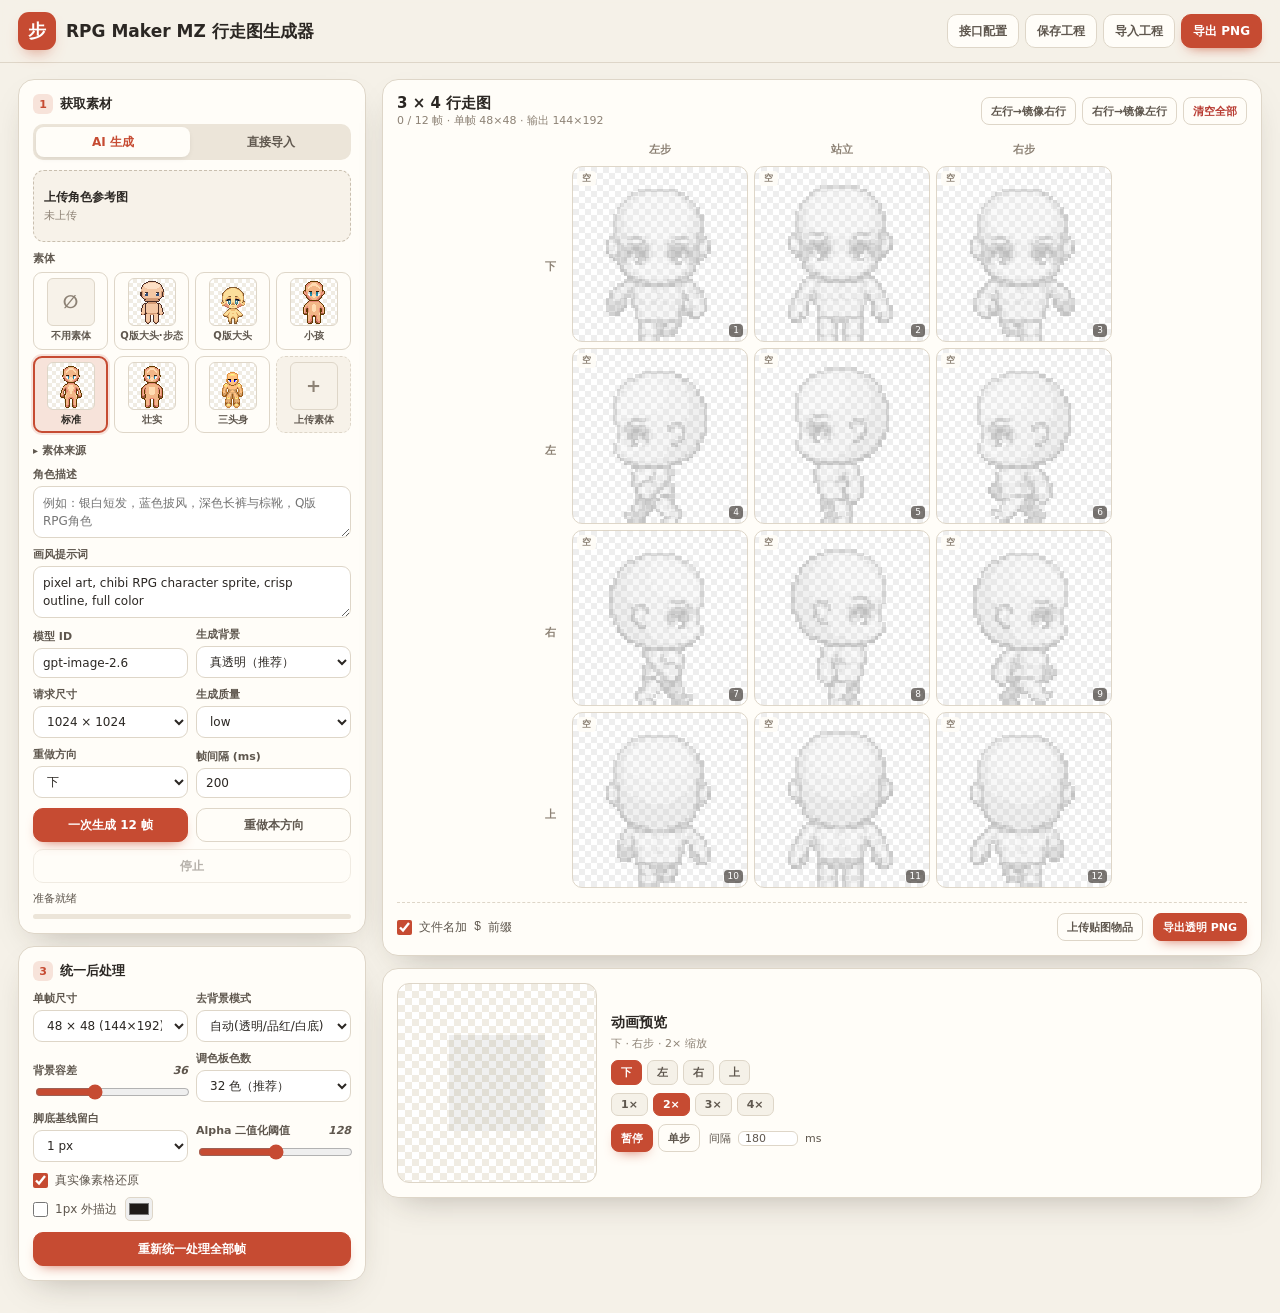
==== walk-sheet-v2/index.html @ cc74550a "Deploy Suyin web and RPG Maker MZ walk sheet V2" ====
<!DOCTYPE html>
<html lang="zh-CN">
<head>
<meta charset="UTF-8">
<meta name="viewport" content="width=device-width, initial-scale=1, viewport-fit=cover">
<meta name="theme-color" content="#f5f1e8">
<title>RPG Maker MZ 行走图生成器</title>
<style>
:root{
  --paper:#f5f1e8; --paper-2:#fffdf8; --ink:#2b2723; --ink-2:#5f574e; --ink-3:#8d8275;
  --line:#ded6c8; --line-2:#c9bfaf; --accent:#c64b32; --accent-2:#a93c27; --accent-soft:#f7e3da;
  --ok:#2f8a5b; --warn:#b87916; --danger:#b83b32; --fill:#ece5d9; --fill-2:#f7f2e9;
  --shadow:0 14px 34px -18px rgba(48,38,28,.36); --radius:16px;
}
*{box-sizing:border-box}
html,body{margin:0;padding:0;background:var(--paper);color:var(--ink);font-family:"Segoe UI","PingFang SC","Microsoft YaHei",system-ui,sans-serif;-webkit-text-size-adjust:100%}
button,input,textarea,select{font:inherit;color:inherit}
button{cursor:pointer;border:0;background:none}
img{display:block;max-width:100%}
[hidden]{display:none!important}

.app-header{position:sticky;top:0;z-index:30;display:flex;align-items:center;gap:12px;padding:12px 18px;background:rgba(245,241,232,.92);backdrop-filter:blur(14px);border-bottom:1px solid var(--line);flex-wrap:wrap}
.brand{display:flex;align-items:center;gap:10px;min-width:0}
.logo{width:38px;height:38px;border-radius:11px;background:var(--accent);color:#fff;display:grid;place-items:center;font-weight:800;font-size:18px;box-shadow:0 8px 18px -10px var(--accent);flex:none}
.brand h1{font-size:17px;margin:0;line-height:1.2}
.header-actions{margin-left:auto;display:flex;align-items:center;gap:6px;flex-wrap:wrap;justify-content:flex-end}

.btn{display:inline-flex;align-items:center;justify-content:center;gap:5px;min-height:34px;padding:0 11px;border-radius:10px;border:1px solid var(--line);background:var(--paper-2);font-size:12px;font-weight:600;color:var(--ink-2);white-space:nowrap;transition:border-color .15s,background .15s}
.btn:hover{border-color:var(--line-2);color:var(--ink)}
.btn.primary{background:var(--accent);border-color:var(--accent);color:#fff;box-shadow:0 6px 14px -8px var(--accent)}
.btn.primary:hover{background:var(--accent-2)}
.btn.sm{min-height:28px;padding:0 9px;font-size:11px;border-radius:8px}
.btn.danger{color:var(--danger)}
.btn:disabled{opacity:.45;cursor:not-allowed}

.layout{display:grid;grid-template-columns:348px minmax(0,1fr);gap:16px;padding:16px 18px 32px;max-width:1440px;margin:0 auto;align-items:start}
.side,.main{display:flex;flex-direction:column;gap:12px;min-width:0}
.card{background:var(--paper-2);border:1px solid var(--line);border-radius:var(--radius);padding:14px;box-shadow:var(--shadow);min-width:0}
.card h2{font-size:13px;margin:0 0 10px;display:flex;align-items:center;gap:7px}
.card h2 .n{width:20px;height:20px;border-radius:6px;background:var(--accent-soft);color:var(--accent);display:grid;place-items:center;font-size:11px;font-weight:800;flex:none}

.tabs{display:grid;grid-template-columns:repeat(2,1fr);gap:4px;background:var(--fill);padding:3px;border-radius:10px;margin-bottom:10px}
.tab{min-height:30px;border-radius:8px;font-size:12px;font-weight:600;color:var(--ink-2);padding:0 6px}
.tab.on{background:var(--paper-2);color:var(--accent);box-shadow:0 2px 6px -2px rgba(0,0,0,.12)}

.field{display:flex;flex-direction:column;gap:4px;margin-top:9px;min-width:0}
.field>span{font-size:11px;color:var(--ink-2);font-weight:600;display:flex;justify-content:space-between;align-items:center}
.field input,.field textarea,.field select{width:100%;min-width:0;border:1px solid var(--line);border-radius:9px;background:#fff;color:var(--ink);padding:7px 9px;font-size:12px;outline:none}
.field textarea{resize:vertical;line-height:1.5;min-height:52px}
.field input:focus,.field textarea:focus,.field select:focus{border-color:var(--accent);box-shadow:0 0 0 3px rgba(198,75,50,.1)}
.field input[type=range]{padding:0;border:0;background:transparent;accent-color:var(--accent)}
.field-row{display:grid;grid-template-columns:1fr 1fr;gap:8px;align-items:end}
.field-row .field{margin-top:0}
.check{display:flex;align-items:center;gap:7px;font-size:12px;color:var(--ink-2);cursor:pointer;user-select:none}
.check input{accent-color:var(--accent);width:15px;height:15px;margin:0;flex:none}

.upload-box{position:relative;display:flex;align-items:center;gap:10px;min-height:72px;padding:8px 10px;border:1px dashed var(--line-2);border-radius:11px;background:var(--fill-2);cursor:pointer;overflow:hidden}
.upload-box:hover{border-color:var(--accent);background:var(--accent-soft)}
.upload-box input[type=file]{position:absolute;inset:0;opacity:0;cursor:pointer}
.upload-thumb{width:54px;height:54px;border-radius:8px;border:1px solid var(--line);background:#fff;object-fit:contain;flex:none;image-rendering:pixelated}
.upload-meta{min-width:0;flex:1}
.upload-meta strong{display:block;font-size:12px;color:var(--ink)}
.upload-meta span{display:block;font-size:11px;color:var(--ink-3);margin-top:2px;overflow:hidden;text-overflow:ellipsis;white-space:nowrap}
.upload-clear{position:relative;z-index:2}

.body-grid{display:grid;grid-template-columns:repeat(4,minmax(0,1fr));gap:6px;margin-top:2px}
.body-card{position:relative;display:flex;flex-direction:column;align-items:center;gap:4px;padding:5px 3px 6px;border:1px solid var(--line);border-radius:9px;background:var(--paper-2);color:var(--ink-2);text-align:center;min-width:0;transition:border-color .15s,background .15s,box-shadow .15s;-webkit-user-select:none;user-select:none}
.body-card:hover{border-color:var(--accent);color:var(--ink)}
.body-card.selected{border:2px solid var(--accent);background:var(--accent-soft);color:var(--ink);padding:4px 2px 5px;box-shadow:0 0 0 2px rgba(198,75,50,.14)}
.body-card.action{border-style:dashed;background:var(--fill-2)}
.body-thumb{width:48px;height:48px;border-radius:6px;border:1px solid var(--line);background-color:#fff;background-image:linear-gradient(45deg,#f0ece3 25%,transparent 25%,transparent 75%,#f0ece3 75%),linear-gradient(45deg,#f0ece3 25%,transparent 25%,transparent 75%,#f0ece3 75%);background-size:8px 8px;background-position:0 0,4px 4px;display:grid;place-items:center;overflow:hidden;flex:none}
.body-thumb img{width:48px;height:48px;object-fit:contain;image-rendering:pixelated;pointer-events:none}
.body-thumb.icon{background:var(--fill-2);color:var(--ink-3);font-size:18px;font-weight:700;line-height:1}
.body-name{font-size:10px;font-weight:600;line-height:1.25;max-width:100%;overflow:hidden;text-overflow:ellipsis;white-space:nowrap;padding:0 2px}
.body-swap{position:absolute;top:2px;right:2px;min-width:20px;height:18px;padding:0 4px;border-radius:5px;border:1px solid var(--line-2);background:rgba(255,253,248,.94);color:var(--ink-2);font-size:9px;font-weight:700;line-height:16px;display:grid;place-items:center}
.body-swap:hover{border-color:var(--accent);color:var(--accent);background:#fff}
.body-popover{position:fixed;z-index:80;pointer-events:none;background:var(--paper-2);border:1px solid var(--line-2);border-radius:12px;padding:8px;box-shadow:0 18px 40px -16px rgba(35,28,22,.45);display:flex;flex-direction:column;align-items:center;gap:5px}
.body-popover img{width:144px;height:192px;image-rendering:pixelated;border-radius:6px;border:1px solid var(--line);background-color:#fff;background-image:linear-gradient(45deg,#eee 25%,transparent 25%,transparent 75%,#eee 75%),linear-gradient(45deg,#eee 25%,transparent 25%,transparent 75%,#eee 75%);background-size:12px 12px;background-position:0 0,6px 6px}
.body-popover span{font-size:11px;font-weight:600;color:var(--ink)}
.body-credits{margin-top:6px;font-size:11px;color:var(--ink-3)}
.body-credits summary{cursor:pointer;user-select:none;color:var(--ink-2);font-weight:600;list-style:none;display:inline-flex;align-items:center;gap:4px}
.body-credits summary::-webkit-details-marker{display:none}
.body-credits summary::before{content:'▸';font-size:10px;transition:transform .15s}
.body-credits[open] summary::before{transform:rotate(90deg)}
.body-credit-list{margin:6px 0 0;padding:8px 10px;list-style:none;background:var(--fill-2);border:1px solid var(--line);border-radius:9px;display:flex;flex-direction:column;gap:5px}
.body-credit-list li{line-height:1.45;word-break:break-word}
.body-credit-list a{color:var(--accent);text-decoration:none}
.body-credit-list a:hover{text-decoration:underline}

.status-line{font-size:11px;line-height:1.45;color:var(--ink-2);margin-top:8px;min-height:16px;word-break:break-word}
.status-line.error{color:var(--danger)}
.progress{height:5px;border-radius:99px;background:var(--fill);overflow:hidden;margin-top:7px}
.progress i{display:block;height:100%;width:0;background:var(--accent);transition:width .2s}

.variant-grid{display:grid;grid-template-columns:repeat(3,minmax(0,1fr));gap:6px;margin-top:6px}
.variant-item{position:relative;aspect-ratio:1/1;border:1px solid var(--line);border-radius:9px;background:#fff;overflow:hidden;cursor:pointer;padding:2px;transition:border-color .15s,opacity .15s}
.variant-item:hover{border-color:var(--accent)}
.variant-item.selected{border:2px solid var(--accent);box-shadow:0 0 0 3px rgba(198,75,50,.18)}
.variant-item.unusable{opacity:.58}
.variant-item img{width:100%;height:100%;object-fit:contain;image-rendering:pixelated}
.variant-item .vtag{position:absolute;left:4px;top:4px;max-width:calc(100% - 8px);white-space:nowrap;overflow:hidden;text-overflow:ellipsis;font-size:10px;line-height:1.4;font-weight:700;background:rgba(35,28,22,.82);color:#fff;border-radius:5px;padding:1px 6px}
.variant-item.selected .vtag.good{background:rgba(198,75,50,.94)}
.variant-item .vtag.warn{background:rgba(184,121,22,.92)}
.variant-item .vtag.muted{background:rgba(105,96,88,.82)}

.pool-grid{display:grid;grid-template-columns:repeat(4,minmax(0,1fr));gap:6px;margin-top:8px;max-height:240px;overflow:auto;padding:2px}
.pool-item{position:relative;aspect-ratio:1/1;border:1px solid var(--line);border-radius:8px;background-color:#fff;background-image:linear-gradient(45deg,#eee 25%,transparent 25%,transparent 75%,#eee 75%),linear-gradient(45deg,#eee 25%,transparent 25%,transparent 75%,#eee 75%);background-size:10px 10px;background-position:0 0,5px 5px;cursor:grab;overflow:hidden;padding:2px}
.pool-item:hover{border-color:var(--accent)}
.pool-item.selected{border:2px solid var(--accent);box-shadow:0 0 0 3px rgba(198,75,50,.18)}
.pool-item img{width:100%;height:100%;object-fit:contain;image-rendering:pixelated;pointer-events:none}
.pool-item .pidx{position:absolute;left:3px;top:3px;font-size:9px;font-weight:700;background:rgba(35,28,22,.72);color:#fff;border-radius:4px;padding:0 4px;line-height:1.4}
.pool-actions{display:flex;gap:6px;flex-wrap:wrap;margin-top:8px;align-items:center}

.sheet-head{display:flex;align-items:center;gap:10px;flex-wrap:wrap;margin-bottom:10px}
.sheet-head h2{font-size:15px;margin:0}
.sheet-head .meta{font-size:11px;color:var(--ink-3)}
.sheet-tools{margin-left:auto;display:flex;gap:6px;flex-wrap:wrap}
.sheet-wrap{display:flex;justify-content:center;padding:4px 0}
.native-actions{display:flex;flex-wrap:wrap;gap:6px;margin-top:8px}
.native-warn{font-size:12px;line-height:1.45;color:#7a4b06;background:#fdf3dc;border:1px solid #ead19a;border-radius:10px;padding:9px 11px;margin-bottom:10px}
.native-warn-msg{font-weight:600}
.native-actions .btn.warn-act{border-color:#d8ae5e;background:#fff8e6;color:#7a4b06}
.native-actions .btn.warn-act:hover{border-color:var(--warn);background:#fff3d1}
.sheet-grid{display:grid;grid-template-columns:34px repeat(3,minmax(0,1fr));gap:6px;width:min(100%,580px)}
.sheet-grid .corner{min-height:18px}
.colhead{font-size:11px;font-weight:700;color:var(--ink-3);text-align:center}
.rowhead{display:flex;align-items:center;justify-content:center;font-size:11px;font-weight:700;color:var(--ink-3);writing-mode:vertical-rl;letter-spacing:.12em}

.cell{position:relative;aspect-ratio:1/1;border:1px solid var(--line);border-radius:10px;overflow:hidden;background-color:#fff;background-image:linear-gradient(45deg,#eee 25%,transparent 25%,transparent 75%,#eee 75%),linear-gradient(45deg,#eee 25%,transparent 25%,transparent 75%,#eee 75%);background-size:12px 12px;background-position:0 0,6px 6px;cursor:pointer;transition:border-color .15s,box-shadow .15s}
.cell:hover{border-color:var(--accent);box-shadow:0 0 0 3px rgba(198,75,50,.1)}
.cell.drag-over{border:2px dashed var(--accent);background-color:var(--accent-soft)}
.cell.assign-target{box-shadow:0 0 0 2px rgba(198,75,50,.35)}
.cell.overflow{border:2px solid var(--warn);box-shadow:inset 0 0 0 1px rgba(184,121,22,.16)}
.cell img{width:100%;height:100%;object-fit:contain;image-rendering:pixelated}
.cell img.ghost{opacity:.2;filter:grayscale(1)}
.cell .badge{position:absolute;left:4px;top:4px;font-size:9px;font-weight:700;padding:1px 5px;border-radius:4px;background:rgba(255,253,248,.88);color:var(--ok)}
.cell .badge.empty{color:var(--ink-3)}
.cell .badge.warn{background:#fdf3dc;color:#8a5304;border:1px solid #e2bc6b}
.cell .idx{position:absolute;right:4px;bottom:4px;font-size:9px;padding:0 4px;border-radius:4px;background:rgba(30,24,18,.58);color:#fff;line-height:1.4}

.sheet-foot{display:flex;align-items:center;gap:10px;flex-wrap:wrap;margin-top:10px;padding-top:10px;border-top:1px dashed var(--line)}

.preview-card{display:flex;align-items:center;gap:14px;flex-wrap:wrap}
.preview-stage{width:200px;height:200px;border:1px solid var(--line);border-radius:12px;background-color:#fff;background-image:linear-gradient(45deg,#f0ece3 25%,transparent 25%,transparent 75%,#f0ece3 75%),linear-gradient(45deg,#f0ece3 25%,transparent 25%,transparent 75%,#f0ece3 75%);background-size:14px 14px;background-position:0 0,7px 7px;display:grid;place-items:center;overflow:hidden;flex:none}
#previewCanvas{image-rendering:pixelated}
.preview-info{flex:1;min-width:200px}
.preview-info h3{margin:0 0 4px;font-size:14px}
.preview-info .sub{font-size:11px;color:var(--ink-3);margin:0 0 9px}
.seg-row{display:flex;gap:5px;flex-wrap:wrap;align-items:center;margin-bottom:8px}
.seg-btn{border:1px solid var(--line);background:var(--paper);border-radius:7px;font-size:11px;font-weight:600;padding:4px 9px;color:var(--ink-2)}
.seg-btn.on{background:var(--accent);border-color:var(--accent);color:#fff}

.modal{border:0;padding:0;background:transparent;max-width:min(780px,96vw);width:100%;max-height:94dvh;margin:auto;border-radius:18px;box-shadow:0 30px 80px -30px rgba(20,15,10,.55)}
.modal::backdrop{background:rgba(35,28,22,.46);backdrop-filter:blur(3px)}
.modal-box{background:var(--paper-2);border-radius:18px;overflow:hidden;display:flex;flex-direction:column;max-height:94dvh}
.modal-head{display:flex;align-items:center;gap:12px;padding:14px 16px;border-bottom:1px solid var(--line);flex:none}
.modal-head h3{margin:0;font-size:15px}
.modal-head p{margin:2px 0 0;font-size:11px;color:var(--ink-3)}
.modal-head .x{margin-left:auto;width:30px;height:30px;border-radius:50%;display:grid;place-items:center;color:var(--ink-2);background:var(--fill);font-size:16px}
.modal-body{padding:14px 16px;overflow:auto;min-height:0}
.modal-foot{display:flex;justify-content:flex-end;gap:8px;padding:11px 16px;border-top:1px solid var(--line);flex:none;flex-wrap:wrap}

.config-grid{display:grid;grid-template-columns:1fr 1fr;gap:10px}
.config-grid .full{grid-column:1/-1}

.editor-layout{display:flex;gap:14px;align-items:flex-start;flex-wrap:wrap;justify-content:center}
.edit-stage{width:min(384px,82vw);aspect-ratio:1/1;background-color:#fff;background-image:linear-gradient(45deg,#eee 25%,transparent 25%,transparent 75%,#eee 75%),linear-gradient(45deg,#eee 25%,transparent 25%,transparent 75%,#eee 75%);background-size:16px 16px;background-position:0 0,8px 8px;border:1px solid var(--line);border-radius:10px;overflow:hidden;position:relative;flex:none}
#editCanvas{width:100%;height:100%;image-rendering:pixelated;touch-action:none;cursor:crosshair;display:block}
#editMaskCanvas{position:absolute;inset:0;width:100%;height:100%;image-rendering:pixelated;pointer-events:none;opacity:.55}
.editor-tools{flex:1;min-width:210px;display:flex;flex-direction:column;gap:9px}
.tool-group{display:flex;flex-direction:column;gap:5px}
.tool-group-label{font-size:10px;font-weight:700;color:var(--ink-3)}
.tool-row{display:flex;gap:5px;flex-wrap:wrap;align-items:center}
.tool{min-height:29px;padding:0 9px;border-radius:7px;border:1px solid var(--line);background:var(--paper);font-size:11px;font-weight:600;color:var(--ink-2)}
.tool:hover{border-color:var(--line-2);color:var(--ink)}
.tool.on{background:var(--accent);border-color:var(--accent);color:#fff}
.tool.primary-tool{background:var(--accent);border-color:var(--accent);color:#fff}
.tool.primary-tool:hover{background:var(--accent-2);border-color:var(--accent-2);color:#fff}
.tool:disabled{opacity:.42;cursor:not-allowed}
.redraw-note{width:100%;min-width:0;border:1px solid var(--line);border-radius:7px;background:#fff;color:var(--ink);padding:6px 8px;font-size:12px;outline:none}
.redraw-note:focus{border-color:var(--accent);box-shadow:0 0 0 3px rgba(198,75,50,.1)}
.redraw-bar{display:flex;align-items:center;gap:8px;font-size:11px;color:var(--ink-2)}
.redraw-bar.error{color:var(--danger)}
.redraw-bar span{flex:1;min-width:0;word-break:break-word}
.editor-tools input[type=color]{width:34px;height:29px;border:1px solid var(--line);border-radius:6px;background:#fff;padding:1px;cursor:pointer}

.toast{position:fixed;left:50%;bottom:20px;transform:translateX(-50%) translateY(12px);z-index:9999;background:rgba(35,28,22,.92);color:#fff;border-radius:10px;padding:9px 14px;font-size:12px;opacity:0;pointer-events:none;transition:.2s;max-width:88vw;text-align:center}
.toast.show{opacity:1;transform:translateX(-50%) translateY(0)}

@media(max-width:940px){
  .layout{grid-template-columns:1fr;padding:12px 10px 28px;gap:12px}
  .main{order:1}
  .side{order:2}
}
@media(max-width:480px){
  .app-header{padding:10px 12px;gap:8px}
  .brand h1{font-size:15px}
  .logo{width:34px;height:34px;font-size:16px}
  .header-actions{width:100%;justify-content:flex-start}
  .header-actions .btn{min-height:30px;padding:0 9px;font-size:11px}
  .card{padding:12px}
  .field-row,.config-grid{grid-template-columns:1fr}
  .sheet-grid{grid-template-columns:26px repeat(3,minmax(0,1fr));gap:4px}
  .cell .idx{display:none}
  .cell .badge{font-size:8px;padding:1px 3px}
  .preview-stage{width:148px;height:148px;margin:0 auto}
  .body-grid{grid-template-columns:repeat(3,minmax(0,1fr))}
  .variant-grid{gap:8px}
  .native-actions{gap:8px}
  .native-actions .btn.sm{min-height:36px;padding:0 12px;font-size:12px;flex:1 1 auto}
  .pool-grid{grid-template-columns:repeat(3,minmax(0,1fr))}
  .edit-stage{width:min(320px,84vw)}
}
</style>
</head>
<body>

<header class="app-header">
  <div class="brand">
    <div class="logo">步</div>
    <div>
      <h1>RPG Maker MZ 行走图生成器</h1>
    </div>
  </div>
  <div class="header-actions">
    <button class="btn" id="btnConfig">接口配置</button>
    <button class="btn" id="btnSaveProject">保存工程</button>
    <button class="btn" id="btnLoadProject">导入工程</button>
    <button class="btn primary" id="btnExport">导出 PNG</button>
  </div>
</header>

<main class="layout">
  <aside class="side">
    <section class="card">
      <h2><span class="n">1</span>获取素材</h2>
      <div class="tabs" id="sourceTabs">
        <button class="tab on" data-tab="ai">AI 生成</button>
        <button class="tab" data-tab="import">直接导入</button>
      </div>

      <!-- 主路线：带参考图走 edits 一次出 12 帧，也支持单方向 4 帧重做 -->
      <div id="paneAi">
        <div class="upload-box">
          <input type="file" id="fileCharRef" accept="image/*">
          <img class="upload-thumb" id="prevCharRef" alt="" hidden>
          <div class="upload-meta">
            <strong id="charRefTitle">上传角色参考图</strong>
            <span id="charRefSub">未上传</span>
          </div>
          <button class="btn sm upload-clear" id="btnClearCharRef" type="button" hidden>清除</button>
        </div>

        <div class="field">
          <span>素体</span>
          <div class="body-grid" id="baseBodyGrid" role="radiogroup" aria-label="素体"></div>
          <details class="body-credits" id="baseBodyCredits">
            <summary>素体来源</summary>
            <ul class="body-credit-list" id="baseBodyCreditList"></ul>
          </details>
        </div>
        <input type="file" id="fileCustomBody" accept="image/png,image/*" hidden>

        <label class="field">
          <span>角色描述</span>
          <textarea id="charDesc" rows="2" placeholder="例如：银白短发，蓝色披风，深色长裤与棕靴，Q版RPG角色"></textarea>
        </label>
        <label class="field">
          <span>画风提示词</span>
          <textarea id="styleDesc" rows="2">pixel art, chibi RPG character sprite, crisp outline, full color</textarea>
        </label>

        <div class="field-row" style="margin-top:9px">
          <label class="field">
            <span>模型 ID</span>
            <input id="aiModel" list="modelPresets" placeholder="gpt-image-2.6">
          </label>
          <label class="field">
            <span>生成背景</span>
            <select id="aiBgType">
              <option value="transparent">真透明（推荐）</option>
              <option value="magenta">品红 #FF00FF</option>
              <option value="white">纯白 #FFFFFF</option>
            </select>
          </label>
        </div>

        <div class="field-row" style="margin-top:9px">
          <label class="field">
            <span>请求尺寸</span>
            <select id="seqSize">
              <option value="1024x1024">1024 × 1024</option>
              <option value="1536x1024">1536 × 1024</option>
              <option value="1024x1536">1024 × 1536</option>
              <option value="512x512">512 × 512</option>
            </select>
          </label>
          <label class="field">
            <span>生成质量</span>
            <select id="seqQuality">
              <option value="low">low</option>
              <option value="medium">medium</option>
              <option value="high">high</option>
              <option value="auto">auto</option>
            </select>
          </label>
        </div>

        <div class="field-row" style="margin-top:9px">
          <label class="field">
            <span>重做方向</span>
            <select id="aiDir">
              <option value="0">下</option>
              <option value="1">左</option>
              <option value="2">右</option>
              <option value="3">上</option>
            </select>
          </label>
          <label class="field">
            <span>帧间隔 (ms)</span>
            <input id="seqDuration" type="number" min="20" max="2000" step="10" value="200">
          </label>
        </div>

        <div class="field-row" style="margin-top:10px">
          <button class="btn primary" id="btnGenSheet12" type="button">一次生成 12 帧</button>
          <button class="btn" id="btnGenOneDir" type="button">重做本方向</button>
        </div>
        <button class="btn" id="btnStopGen" type="button" style="width:100%;margin-top:7px" disabled>停止</button>
      </div>

      <!-- 直接导入 -->
      <div id="paneImport" hidden>
        <div class="upload-box">
          <input type="file" id="fileDirectImport" accept="image/png,image/jpeg,image/webp,image/gif,.png,.jpg,.jpeg,.webp,.gif">
          <div class="upload-meta">
            <strong>选择图片或 GIF 文件</strong>
            <span id="impFileLabel">未选择文件</span>
          </div>
        </div>

        <div class="field-row" style="margin-top:9px">
          <label class="field">
            <span>拆帧方式</span>
            <select id="impSplitMode">
              <option value="auto">自动检测</option>
              <option value="grid">手动网格</option>
            </select>
          </label>
          <label class="field">
            <span>导入去向</span>
            <select id="impTarget">
              <option value="all">按 4×3 填入全部</option>
              <option value="row:0">填入「下」方向</option>
              <option value="row:1">填入「左」方向</option>
              <option value="row:2">填入「右」方向</option>
              <option value="row:3">填入「上」方向</option>
              <option value="pool">仅放入待分配帧池</option>
            </select>
          </label>
        </div>

        <div class="field-row" id="impGridRow" style="margin-top:9px" hidden>
          <label class="field">
            <span>行数</span>
            <input id="impRows" type="number" min="1" max="16" value="4">
          </label>
          <label class="field">
            <span>列数</span>
            <input id="impCols" type="number" min="1" max="16" value="3">
          </label>
        </div>

        <div class="field-row" style="margin-top:9px">
          <button class="btn" id="btnFillTemplate" type="button">用内置模板填充</button>
          <button class="btn" id="btnImportItemRef" type="button">载入手持物素材</button>
        </div>
        <input type="file" id="fileItemRef" accept="image/*" hidden>
      </div>

      <datalist id="modelPresets">
        <option value="gpt-image-2.6"></option>
        <option value="gpt-image-2.6-sunburst"></option>
        <option value="gpt-image-2.6-flare"></option>
      </datalist>

      <div class="status-line" id="genStatus">准备就绪</div>
      <div class="progress"><i id="genProgress"></i></div>
    </section>

    <!-- 多变体选择器 -->
    <section class="card" id="variantCard" hidden>
      <h2><span class="n">V</span>选择生成变体 (<span id="variantCount">0</span>)</h2>
      <div class="variant-grid" id="variantGrid"></div>
    </section>

    <!-- 拆帧与分配区 -->
    <section class="card" id="poolCard" hidden>
      <h2><span class="n">2</span>拆帧分配 (<span id="poolCount">0</span>)</h2>
      <div class="pool-grid" id="poolGrid"></div>
      <div class="pool-actions">
        <select id="poolTargetDir" class="btn sm" style="padding:0 6px">
          <option value="0">下</option>
          <option value="1">左</option>
          <option value="2">右</option>
          <option value="3">上</option>
        </select>
        <button class="btn sm" id="btnPoolAutoRow" type="button">前3帧填入该行</button>
        <button class="btn sm" id="btnPoolAutoAll" type="button">按序填满3×4</button>
        <button class="btn sm danger" id="btnPoolClear" type="button">清空帧池</button>
      </div>
      <div class="status-line" id="poolSelectionStatus" hidden></div>
    </section>

    <!-- 统一后处理参数 -->
    <section class="card">
      <h2><span class="n">3</span>统一后处理</h2>
      <div class="field-row">
        <label class="field">
          <span>单帧尺寸</span>
          <select id="ppSize">
            <option value="48">48 × 48 (144×192)</option>
            <option value="64">64 × 64 (192×256)</option>
            <option value="96">96 × 96 (288×384)</option>
          </select>
        </label>
        <label class="field">
          <span>去背景模式</span>
          <select id="ppBgMode">
            <option value="auto">自动(透明/品红/白底)</option>
            <option value="chroma">品红/绿幕色键</option>
            <option value="flood">边缘泛洪</option>
            <option value="none">不去背景</option>
          </select>
        </label>
      </div>

      <div class="field-row" style="margin-top:9px">
        <label class="field">
          <span>背景容差 <em id="ppBgTolVal">36</em></span>
          <input id="ppBgTol" type="range" min="4" max="90" value="36">
        </label>
        <label class="field">
          <span>调色板色数</span>
          <select id="ppPalette">
            <option value="32">32 色（推荐）</option>
            <option value="24">24 色</option>
            <option value="16">16 色</option>
            <option value="8">8 色</option>
            <option value="0">不量化（原色）</option>
          </select>
        </label>
      </div>

      <div class="field-row" style="margin-top:9px">
        <label class="field">
          <span>脚底基线留白</span>
          <select id="ppFootMargin">
            <option value="1">1 px</option>
            <option value="0">0 px</option>
            <option value="2">2 px</option>
          </select>
        </label>
        <label class="field">
          <span>Alpha 二值化阈值 <em id="ppAlphaVal">128</em></span>
          <input id="ppAlphaThresh" type="range" min="16" max="240" value="128">
        </label>
      </div>

      <div class="field-row" style="margin-top:10px">
        <label class="check"><input type="checkbox" id="ppPixelSnap" checked> 真实像素格还原</label>
  
      </div>

      <div class="field-row" style="margin-top:8px">
        <div style="display:flex;align-items:center;gap:8px">
          <label class="check"><input type="checkbox" id="ppOutline"> 1px 外描边</label>
          <input type="color" id="ppOutlineColor" value="#1e1a18" style="width:28px;height:24px;border:1px solid var(--line);border-radius:5px;padding:1px">
        </div>
        <span></span>
      </div>

      <button class="btn primary" id="btnReprocessAll" type="button" style="width:100%;margin-top:11px">重新统一处理全部帧</button>
    </section>
  </aside>

  <section class="main">
    <div class="card">
      <div class="sheet-head">
        <div>
          <h2>3 × 4 行走图</h2>
          <div class="meta" id="sheetInfo">0 / 12 帧 · 48×48 · 输出 144×192</div>
        </div>
        <div class="sheet-tools">
          <button class="btn sm" id="btnMirrorL2R" type="button">左行→镜像右行</button>
          <button class="btn sm" id="btnMirrorR2L" type="button">右行→镜像左行</button>
          <button class="btn sm danger" id="btnClearAll" type="button">清空全部</button>
        </div>
      </div>

      <div class="native-warn" id="sheetNativeWarn" hidden></div>

      <div class="sheet-wrap">
        <div class="sheet-grid" id="sheetGrid"></div>
      </div>

      <div class="sheet-foot">
        <label class="check"><input type="checkbox" id="mzPrefix" checked> 文件名加 <code>$</code> 前缀</label>
        <span style="flex:1"></span>
        <button class="btn sm" id="btnUploadItemQuick" type="button">上传贴图物品</button>
        <button class="btn primary sm" id="btnExportFoot" type="button">导出透明 PNG</button>
      </div>
    </div>

    <div class="card preview-card">
      <div class="preview-stage">
        <canvas id="previewCanvas" width="96" height="96"></canvas>
      </div>
      <div class="preview-info">
        <h3>动画预览</h3>
        <p class="sub" id="previewMeta">下 · 2× 缩放</p>
        <div class="seg-row" id="previewDirs">
          <button class="seg-btn on" data-dir="0" type="button">下</button>
          <button class="seg-btn" data-dir="1" type="button">左</button>
          <button class="seg-btn" data-dir="2" type="button">右</button>
          <button class="seg-btn" data-dir="3" type="button">上</button>
        </div>
        <div class="seg-row" id="previewZooms">
          <button class="seg-btn" data-zoom="1" type="button">1×</button>
          <button class="seg-btn on" data-zoom="2" type="button">2×</button>
          <button class="seg-btn" data-zoom="3" type="button">3×</button>
          <button class="seg-btn" data-zoom="4" type="button">4×</button>
        </div>
        <div class="seg-row" style="margin-bottom:0">
          <button class="btn sm primary" id="btnPlay" type="button">暂停</button>
          <button class="btn sm" id="btnStep" type="button">单步</button>
          <label class="check" style="margin-left:4px;font-size:11px">
            间隔 <input id="previewSpeed" type="number" min="60" max="1000" step="20" value="180" style="width:60px;padding:3px 6px;border:1px solid var(--line);border-radius:6px"> ms
          </label>
        </div>
      </div>
    </div>
  </section>
</main>

<!-- 接口配置弹窗 -->
<dialog id="configDialog" class="modal">
  <div class="modal-box">
    <div class="modal-head">
      <div>
        <h3>接口配置</h3>
      </div>
      <button class="x" data-close="configDialog" type="button">×</button>
    </div>
    <div class="modal-body">
      <div class="config-grid">
        <label class="field full">
          <span>Base URL</span>
          <input id="cfgBase" placeholder="https://draw.pluspro.team/v1" spellcheck="false">
        </label>
        <label class="field full">
          <span>API Key</span>
          <input id="cfgKey" type="password" placeholder="sk-..." autocomplete="off">
        </label>
        <label class="field">
          <span>默认模型</span>
          <input id="cfgModel" list="modelPresets" placeholder="gpt-image-2.6" spellcheck="false">
        </label>
        <label class="field">
          <span>超时（秒）</span>
          <input id="cfgTimeout" type="number" min="30" max="600" value="300">
        </label>
        <label class="field">
          <span>参考图生成路径 (edits)</span>
          <input id="cfgEditsPath" placeholder="/images/edits" spellcheck="false">
        </label>
        <label class="field">
          <span>文生图路径 (generations)</span>
          <input id="cfgGenPath" placeholder="/images/generations" spellcheck="false">
        </label>
      </div>
      <div class="status-line" id="cfgTestResult"></div>
    </div>
    <div class="modal-foot">
      <button class="btn" id="btnTestApi" type="button">测试连接</button>
      <button class="btn primary" id="btnSaveConfig" type="button">保存配置</button>
    </div>
  </div>
</dialog>

<!-- 逐帧像素编辑器弹窗 -->
<dialog id="editorDialog" class="modal">
  <div class="modal-box">
    <div class="modal-head">
      <div>
        <h3 id="editorTitle">编辑帧</h3>
        <p id="editorSub">48 × 48</p>
      </div>
      <button class="x" data-close="editorDialog" type="button">×</button>
    </div>
    <div class="modal-body">
      <div class="editor-layout">
        <div class="edit-stage">
          <canvas id="editCanvas" width="48" height="48"></canvas>
          <canvas id="editMaskCanvas" width="48" height="48"></canvas>
        </div>
        <div class="editor-tools">
          <div class="tool-group">
            <span class="tool-group-label">AI 重画</span>
            <div class="tool-row">
              <button class="tool primary-tool" id="btnRedrawFrame" type="button">重画这一帧</button>
              <button class="tool" data-tool="mask" id="btnMaskBrush" type="button">涂遮罩</button>
              <button class="tool" data-tool="maskEraser" id="btnMaskEraser" type="button">擦遮罩</button>
              <button class="tool" id="btnClearMask" type="button" disabled>清遮罩</button>
            </div>
            <input class="redraw-note" id="redrawNote" type="text" placeholder="选填：重画说明（如 调矮头顶 / 修右手）">
            <div class="redraw-bar" id="editorRedrawBar" hidden>
              <span id="editorRedrawStatus"></span>
              <button class="tool" id="btnStopRedraw" type="button">停止</button>
            </div>
          </div>

          <div class="tool-group">
            <span class="tool-group-label">绘图工具</span>
            <div class="tool-row">
              <button class="tool on" data-tool="brush" type="button">画笔</button>
              <button class="tool" data-tool="eraser" type="button">橡皮</button>
              <button class="tool" data-tool="eyedrop" type="button">取色</button>
              <input type="color" id="editColor" value="#c64b32" title="画笔颜色">
              <button class="tool" id="btnUndo" type="button">撤销</button>
            </div>
            <label class="field" style="margin-top:4px">
              <span>笔刷大小 <em id="brushLabel">1 px</em></span>
              <input type="range" id="editBrush" min="1" max="8" value="1">
            </label>
          </div>

          <div class="tool-group">
            <span class="tool-group-label">1px 微移（对齐脚位）</span>
            <div class="tool-row">
              <button class="tool" id="btnNudgeLeft" type="button">← 左</button>
              <button class="tool" id="btnNudgeUp" type="button">↑ 上</button>
              <button class="tool" id="btnNudgeDown" type="button">↓ 下</button>
              <button class="tool" id="btnNudgeRight" type="button">→ 右</button>
              <button class="tool" id="btnFlipFrame" type="button">水平翻转</button>
            </div>
          </div>

          <div class="tool-group">
            <span class="tool-group-label">从同行另一帧复制</span>
            <div class="tool-row" id="copyRowBtns"></div>
          </div>

          <div class="tool-group">
            <span class="tool-group-label">辅助操作</span>
            <div class="tool-row">
              <button class="tool" id="btnReprocessFrame" type="button">重跑此帧后处理</button>
              <button class="tool" id="btnStampItem" type="button" disabled>贴物品</button>
              <button class="tool" id="btnApplyTemplate" type="button">套用模板</button>
              <button class="tool" id="btnImportFrame" type="button">导入单帧</button>
              <button class="tool danger" id="btnClearFrame" type="button">清空</button>
            </div>
          </div>
          <input type="file" id="fileFrame" accept="image/*" hidden>
        </div>
      </div>
    </div>
    <div class="modal-foot">
      <button class="btn" data-close="editorDialog" type="button">取消</button>
      <button class="btn primary" id="btnSaveFrame" type="button">保存此帧</button>
    </div>
  </div>
</dialog>

<input type="file" id="fileProject" accept=".json,application/json" hidden>
<div class="body-popover" id="bodyPopover" hidden><img alt=""><span></span></div>
<div class="toast" id="toast"></div>

<script src="bodies/bodies.js"></script>
<script>
(function(){
  'use strict';

  // =========================================================================
  // 集中配置：API 端点与序列参数
  // =========================================================================
  var API_SPEC = {
    defaultBaseUrl: 'https://draw.pluspro.team/v1',
    defaultModel: 'gpt-image-2.6',
    modelPresets: ['gpt-image-2.6', 'gpt-image-2.6-sunburst', 'gpt-image-2.6-flare'],
    editsPath: '/images/edits',
    generationsPath: '/images/generations',
    seqParams: {
      output_format: 'gif',
      sheet_frame_count: 12,
      dir_frame_count: 4,
      frame_duration_min: 20,
      frame_duration_max: 2000,
      default_frame_duration_ms: 200,
      default_size: '1024x1024',
      default_quality: 'low'
    }
  };

  var DEFAULT_TEMPLATE = '[data-uri]';

  var DIRS = ['下', '左', '右', '上'];
  var DIR_EN = [
    'facing forward toward the viewer (front view)',
    'facing left (left side profile view)',
    'facing right (right side profile view)',
    'facing away from the viewer (back view)'
  ];
  var STEP_LABEL = ['左步', '站立', '右步'];
  var STEP_EN = [
    'left foot stepping forward (left stride)',
    'standing neutral pose with feet together (idle center frame)',
    'right foot stepping forward (right stride)'
  ];
  var MZ_PLAY_SEQ = [0, 1, 2, 1]; // 左步 -> 站立 -> 右步 -> 站立

  var STORAGE_STATE = 'rm_walk_v2_state_r3';
  var STORAGE_CONFIG = 'rm_walk_v2_config_r3';
  var DEFAULT_BASE_BODY_ID = 'cabbit-standard';

  var $ = function(id){ return document.getElementById(id); };

  var state = {
    frames: new Array(12).fill(''),
    rawFrames: new Array(12).fill(''),
    rawSheet: '',
    rawSheetCuts: null,
    rawSheetCells: null,
    sources: new Array(12).fill(''),
    edited: new Array(12).fill(false),
    pool: [],
    poolSources: [],
    variants: [],
    overflow: [],
    scaleApprovals: new Array(12).fill(false),
    palette: null,
    selectedVariant: -1,
    charRef: '',
    baseBodyId: DEFAULT_BASE_BODY_ID,
    customBaseBody: '',
    itemRef: '',
    charDesc: '',
    styleDesc: 'pixel art, chibi RPG character sprite, crisp outline, full color',
    aiModel: API_SPEC.defaultModel,
    aiBgType: 'transparent',
    aiDir: 0,
    seqDuration: API_SPEC.seqParams.default_frame_duration_ms,
    seqSize: API_SPEC.seqParams.default_size,
    seqQuality: API_SPEC.seqParams.default_quality,
    mzPrefix: true,
    pp: {
      size: 48,
      bgMode: 'auto',
      bgTol: 36,
      paletteCount: 32,
      pixelSnap: true,
      alphaThresh: 128,
      outline: false,
      outlineColor: '#1e1a18',
      footMargin: 1
    }
  };

  var config = {
    baseUrl: API_SPEC.defaultBaseUrl,
    apiKey: '',
    model: API_SPEC.defaultModel,
    editsPath: API_SPEC.editsPath,
    generationsPath: API_SPEC.generationsPath,
    timeout: 300
  };

  var templateImg = new Image();
  var templateReady = false;
  var selectedPoolIndex = -1;
  var generating = false;
  var abortCtrl = null;

  var previewDir = 0;
  var previewStepPos = 0;
  var previewZoom = 2;
  var previewTimer = null;
  var previewImgs = new Array(12).fill(null);

  var editIndex = 0;
  var editTool = 'brush';
  var editDrawing = false;
  var editLast = null;
  var editStamp = false;
  var editModified = false;
  var editUndo = [];
  var editMaskHas = false;

  var sourceSeq = 0;
  function nextSourceId(){
    return 'src_' + (++sourceSeq) + '_' + Date.now().toString(36);
  }

  function toast(msg, ms){
    var el = $('toast');
    el.textContent = msg;
    el.classList.add('show');
    clearTimeout(toast._t);
    toast._t = setTimeout(function(){ el.classList.remove('show'); }, ms || 2600);
  }
  function setStatus(msg, isErr){
    var el = $('genStatus');
    el.textContent = msg;
    el.classList.toggle('error', !!isErr);
  }
  function setProgress(done, total){
    var pct = total > 0 ? Math.min(100, Math.round(done * 100 / total)) : 0;
    $('genProgress').style.width = pct + '%';
  }

  // -------------------------------------------------------------------------
  // 存储
  // -------------------------------------------------------------------------
  function saveLocal(){
    try {
      localStorage.setItem(STORAGE_STATE, JSON.stringify({
        frames: state.frames,
        rawFrames: state.rawFrames,
        sources: state.sources,
        edited: state.edited,
        overflow: state.overflow,
        scaleApprovals: state.scaleApprovals,
        palette: state.palette,
        baseBodyId: state.baseBodyId,
        customBaseBody: state.customBaseBody,
        charDesc: state.charDesc,
        styleDesc: state.styleDesc,
        aiModel: state.aiModel,
        aiBgType: state.aiBgType,
        aiDir: state.aiDir,
        seqDuration: state.seqDuration,
        seqSize: state.seqSize,
        seqQuality: state.seqQuality,
        mzPrefix: state.mzPrefix,
        pp: state.pp
      }));
    } catch(e) {}
  }
  function loadLocal(){
    try {
      var raw = localStorage.getItem(STORAGE_STATE);
      if (!raw) return;
      var d = JSON.parse(raw);
      if (Array.isArray(d.frames) && d.frames.length === 12) state.frames = d.frames;
      if (Array.isArray(d.rawFrames) && d.rawFrames.length === 12) state.rawFrames = d.rawFrames;
      if (Array.isArray(d.sources) && d.sources.length === 12) state.sources = d.sources;
      state.overflow = d.overflow || [];
      state.scaleApprovals = d.scaleApprovals || new Array(12).fill(false);
      state.palette = d.palette || null;
      if (Array.isArray(d.edited) && d.edited.length === 12) state.edited = d.edited.map(Boolean);
      if ('baseBodyId' in d) state.baseBodyId = d.baseBodyId === null ? null : String(d.baseBodyId || '');
      if (typeof d.customBaseBody === 'string') state.customBaseBody = d.customBaseBody;
      if (typeof d.charDesc === 'string') state.charDesc = d.charDesc;
      if (typeof d.styleDesc === 'string') state.styleDesc = d.styleDesc;
      if (typeof d.aiModel === 'string') state.aiModel = d.aiModel;
      if (typeof d.aiBgType === 'string') state.aiBgType = d.aiBgType;
      if (typeof d.aiDir === 'number') state.aiDir = d.aiDir;
      if (d.seqDuration) state.seqDuration = d.seqDuration;
      if (d.seqSize) state.seqSize = d.seqSize;
      if (d.seqQuality) state.seqQuality = d.seqQuality;
      if (typeof d.mzPrefix === 'boolean') state.mzPrefix = d.mzPrefix;
      if (d.pp) state.pp = Object.assign(state.pp, d.pp);
    } catch(e) {}
  }
  function saveConfig(){
    try { localStorage.setItem(STORAGE_CONFIG, JSON.stringify(config)); } catch(e) {}
  }
  function loadConfig(){
    try {
      var raw = localStorage.getItem(STORAGE_CONFIG);
      if (raw) config = Object.assign(config, JSON.parse(raw));
    } catch(e) {}
  }

  // -------------------------------------------------------------------------
  // 图像工具 & OKLab 色彩空间
  // -------------------------------------------------------------------------
  function readFileAsDataUrl(file){
    return new Promise(function(resolve, reject){
      var r = new FileReader();
      r.onload = function(){ resolve(String(r.result || '')); };
      r.onerror = function(){ reject(r.error || new Error('读取失败')); };
      r.readAsDataURL(file);
    });
  }
  function readFileAsBuffer(file){
    return file.arrayBuffer ? file.arrayBuffer() : new Response(file).arrayBuffer();
  }
  function loadImg(src){
    return new Promise(function(resolve, reject){
      var im = new Image();
      im.onload = function(){ resolve(im); };
      im.onerror = function(){ reject(new Error('图片解码失败')); };
      im.src = src;
    });
  }
  function dataUrlToBlob(url){
    return fetch(url).then(function(r){ return r.blob(); });
  }
  function templateFrameCanvas(index, size){
    var c = document.createElement('canvas'); c.width = size; c.height = size;
    var ctx = c.getContext('2d'); ctx.imageSmoothingEnabled = false;
    if (!templateReady) return c;
    var fw = templateImg.naturalWidth / 3, fh = templateImg.naturalHeight / 4;
    var col = index % 3, row = Math.floor(index / 3);
    ctx.drawImage(templateImg, col * fw, row * fh, fw, fh, 0, 0, size, size);
    return c;
  }
  function templateFrameUrl(index, size){
    return templateFrameCanvas(index, size).toDataURL('image/png');
  }

  function srgbToLinear(u8){
    var x = u8 / 255;
    return x <= 0.04045 ? x / 12.92 : Math.pow((x + 0.055) / 1.055, 2.4);
  }
  function rgbToOklab(r, g, b){
    var rl = srgbToLinear(r), gl = srgbToLinear(g), bl = srgbToLinear(b);
    var l = 0.4122214708 * rl + 0.5363325363 * gl + 0.0514459929 * bl;
    var m = 0.2119034982 * rl + 0.6806995451 * gl + 0.1073969566 * bl;
    var s = 0.0883024619 * rl + 0.2817188376 * gl + 0.6299787005 * bl;
    var l_ = Math.cbrt(l), m_ = Math.cbrt(m), s_ = Math.cbrt(s);
    return [
      0.2104542553 * l_ + 0.7936177850 * m_ - 0.0040720468 * s_,
      1.9779984951 * l_ - 2.4285922050 * m_ + 0.4505937099 * s_,
      0.0259040371 * l_ + 0.7827717662 * m_ - 0.8086757660 * s_
    ];
  }
  function oklabDistSq(a, b){
    var dl = a[0] - b[0], da = a[1] - b[1], db = a[2] - b[2];
    return dl * dl + da * da + db * db;
  }
  function oklabWeightedDistSq(a, b){
    var dl = a[0] - b[0], da = a[1] - b[1], db = a[2] - b[2];
    return dl * dl + 4.5 * (da * da + db * db);
  }

  // -------------------------------------------------------------------------
  // 去背景：品红/绿幕色键 + 白底/假棋盘格中性度守卫泛洪 + 领口下口袋重开 + 2px 边缘去染
  // -------------------------------------------------------------------------
  function erode2AndDecontaminate(d, w, h, keyKind, bgR, bgG, bgB, tol){
    // fg[p]=1 表示当前不透明前景
    var n = w * h;
    var fg = new Uint8Array(n);
    var minY = h, maxY = -1;
    for (var y = 0; y < h; y++) {
      for (var x = 0; x < w; x++) {
        var idx = y * w + x;
        if (d[idx * 4 + 3] >= 128) {
          fg[idx] = 1;
          if (y < minY) minY = y;
          if (y > maxY) maxY = y;
        }
      }
    }
    if (maxY < 0) return;

    // 2 次 4-邻域腐蚀得到核心区 core
    var core = new Uint8Array(fg);
    for (var pass = 0; pass < 2; pass++) {
      var next = new Uint8Array(n);
      for (var y2 = 1; y2 < h - 1; y2++) {
        for (var x2 = 1; x2 < w - 1; x2++) {
          var p = y2 * w + x2;
          if (core[p] && core[p - 1] && core[p + 1] && core[p - w] && core[p + w]) next[p] = 1;
        }
      }
      core = next;
    }

    // BFS 从 core 向外传播 2 步，记录每个外圈像素对应的最近核心像素索引
    var nearest = new Int32Array(n).fill(-1);
    var q = new Int32Array(n);
    var head = 0, tail = 0;
    for (var i = 0; i < n; i++) {
      if (core[i]) { nearest[i] = i; q[tail++] = i; }
    }
    while (head < tail) {
      var cur = q[head++];
      var cx = cur % w, cy = (cur / w) | 0;
      var src = nearest[cur];
      var nbs = [
        cx > 0 ? cur - 1 : -1,
        cx < w - 1 ? cur + 1 : -1,
        cy > 0 ? cur - w : -1,
        cy < h - 1 ? cur + w : -1
      ];
      for (var ni = 0; ni < 4; ni++) {
        var nb = nbs[ni];
        if (nb >= 0 && fg[nb] && nearest[nb] < 0) {
          nearest[nb] = src;
          q[tail++] = nb;
        }
      }
    }

    // 对外圈 2px 边缘像素做去染 / 去溢色
    for (var p2 = 0; p2 < n; p2++) {
      if (!fg[p2] || core[p2]) continue;
      var o = p2 * 4;
      var r = d[o], g = d[o + 1], b = d[o + 2];
      var srcIdx = nearest[p2];

      if (keyKind === 'magenta') {
        var ex = Math.min(r, b) - g;
        if (ex > 0) {
          r = Math.max(0, r - ex);
          b = Math.max(0, b - ex);
          d[o] = r; d[o + 2] = b;
          if (ex > 24 && srcIdx >= 0) {
            var so = srcIdx * 4;
            d[o] = d[so]; d[o + 1] = d[so + 1]; d[o + 2] = d[so + 2];
          }
        }
      } else if (keyKind === 'green') {
        var exG = g - Math.max(r, b);
        if (exG > 0) {
          g = Math.max(0, g - exG);
          d[o + 1] = g;
          if (exG > 24 && srcIdx >= 0) {
            var so2 = srcIdx * 4;
            d[o] = d[so2]; d[o + 1] = d[so2 + 1]; d[o + 2] = d[so2 + 2];
          }
        }
      } else {
        // 白底/纯色外圈：中性且明显贴近背景色的半混叠边替换为最近核心像素色
        var dr = r - bgR, dg = g - bgG, db = b - bgB;
        var dist = Math.sqrt(dr * dr + dg * dg + db * db);
        var chroma = Math.max(dr, dg, db) - Math.min(dr, dg, db);
        if (srcIdx >= 0 && dist < tol * 2.2 && chroma < 24) {
          var so3 = srcIdx * 4;
          d[o] = d[so3]; d[o + 1] = d[so3 + 1]; d[o + 2] = d[so3 + 2];
        }
      }
    }
  }

  function cleanNativeAlphaCanvas(d, w, h, alphaThresh){
    var n = w * h;
    var origA = new Uint8Array(n);
    var fg = new Uint8Array(n);
    for (var i = 0; i < n; i++) {
      var o = i * 4;
      origA[i] = d[o + 3];
      if (d[o + 3] >= alphaThresh) {
        fg[i] = 1;
        d[o + 3] = 255;
      } else {
        d[o] = 0; d[o + 1] = 0; d[o + 2] = 0; d[o + 3] = 0;
      }
    }

    // 清理面积 <= 3 的孤立悬浮杂点
    var vis = new Uint8Array(n);
    for (var y = 0; y < h; y++) {
      for (var x = 0; x < w; x++) {
        var s = y * w + x;
        if (!fg[s] || vis[s]) continue;
        var q = [s], head = 0;
        vis[s] = 1;
        while (head < q.length) {
          var cur = q[head++];
          var cx = cur % w, cy = (cur / w) | 0;
          for (var dy = -1; dy <= 1; dy++) {
            for (var dx = -1; dx <= 1; dx++) {
              if (!dx && !dy) continue;
              var nx = cx + dx, ny = cy + dy;
              if (nx < 0 || ny < 0 || nx >= w || ny >= h) continue;
              var nb = ny * w + nx;
              if (fg[nb] && !vis[nb]) { vis[nb] = 1; q.push(nb); }
            }
          }
        }
        if (q.length <= 3) {
          for (var qi = 0; qi < q.length; qi++) {
            var k = q[qi];
            fg[k] = 0;
            var ko = k * 4;
            d[ko] = 0; d[ko + 1] = 0; d[ko + 2] = 0; d[ko + 3] = 0;
          }
        }
      }
    }

    // 腐蚀 2px 得核心区，对原半透明外圈（带蓝/粉色抗锯齿杂边）用最近核心色替换
    var core = new Uint8Array(fg);
    for (var pass = 0; pass < 2; pass++) {
      var nxt = new Uint8Array(n);
      for (var y2 = 1; y2 < h - 1; y2++) {
        for (var x2 = 1; x2 < w - 1; x2++) {
          var p = y2 * w + x2;
          if (core[p] && core[p - 1] && core[p + 1] && core[p - w] && core[p + w]) nxt[p] = 1;
        }
      }
      core = nxt;
    }
    var nearest = new Int32Array(n).fill(-1);
    var bq = new Int32Array(n), bh = 0, bt = 0;
    for (var i2 = 0; i2 < n; i2++) if (core[i2]) { nearest[i2] = i2; bq[bt++] = i2; }
    while (bh < bt) {
      var cur2 = bq[bh++];
      var cx2 = cur2 % w, cy2 = (cur2 / w) | 0;
      var src = nearest[cur2];
      var nbs = [cx2 > 0 ? cur2 - 1 : -1, cx2 < w - 1 ? cur2 + 1 : -1, cy2 > 0 ? cur2 - w : -1, cy2 < h - 1 ? cur2 + w : -1];
      for (var ni = 0; ni < 4; ni++) {
        var nb2 = nbs[ni];
        if (nb2 >= 0 && fg[nb2] && nearest[nb2] < 0) { nearest[nb2] = src; bq[bt++] = nb2; }
      }
    }
    for (var p2 = 0; p2 < n; p2++) {
      if (!fg[p2] || core[p2]) continue;
      if (origA[p2] >= 235) continue;
      var po = p2 * 4;
      var r = d[po], g = d[po + 1], b = d[po + 2];
      var blueFringe = b - Math.max(r, g) > 22;
      var pinkFringe = Math.min(r, b) - g > 18;
      if ((blueFringe || pinkFringe || origA[p2] < 200) && nearest[p2] >= 0) {
        var so = nearest[p2] * 4;
        d[po] = d[so]; d[po + 1] = d[so + 1]; d[po + 2] = d[so + 2];
      }
    }
  }

  function removeBackgroundCanvas(canvas, bgMode, bgTol, alphaThresh){
    var w = canvas.width, h = canvas.height;
    if (bgMode === 'none') return canvas;
    var ctx = canvas.getContext('2d', { willReadFrequently: true });
    var imgData = ctx.getImageData(0, 0, w, h);
    var d = imgData.data;

    var borderTotal = 0, borderTrans = 0;
    var buckets = {};
    function sampleBorder(x, y){
      borderTotal++;
      var o = (y * w + x) * 4;
      if (d[o + 3] < 128) { borderTrans++; return; }
      var key = (d[o] >> 3) + ',' + (d[o + 1] >> 3) + ',' + (d[o + 2] >> 3);
      if (!buckets[key]) buckets[key] = { n: 0, r: 0, g: 0, b: 0 };
      var bk = buckets[key]; bk.n++; bk.r += d[o]; bk.g += d[o + 1]; bk.b += d[o + 2];
    }
    for (var x = 0; x < w; x++) { sampleBorder(x, 0); if (h > 1) sampleBorder(x, h - 1); }
    for (var y = 1; y < h - 1; y++) { sampleBorder(0, y); if (w > 1) sampleBorder(w - 1, y); }

    if (bgMode === 'auto' && borderTrans > borderTotal * 0.2) {
      cleanNativeAlphaCanvas(d, w, h, alphaThresh || 128);
      ctx.putImageData(imgData, 0, 0);
      return canvas;
    }

    var sortedBuckets = Object.keys(buckets).map(function(k){
      var b = buckets[k];
      return { n: b.n, r: Math.round(b.r / b.n), g: Math.round(b.g / b.n), b: Math.round(b.b / b.n) };
    }).sort(function(a, b){ return b.n - a.n; });
    if (!sortedBuckets.length) return canvas;

    var bg1 = sortedBuckets[0];
    var bg2 = sortedBuckets.length > 1 && sortedBuckets[1].n >= borderTotal * 0.08 ? sortedBuckets[1] : null;
    var magEx = Math.min(bg1.r, bg1.b) - bg1.g;
    var grnEx = bg1.g - Math.max(bg1.r, bg1.b);
    var keyKind = 'solid';
    if (bgMode === 'chroma' || (bgMode === 'auto' && magEx >= 40)) keyKind = 'magenta';
    else if (bgMode === 'auto' && grnEx >= 40) keyKind = 'green';

    var n = w * h;
    var tolSq = bgTol * bgTol * 3;
    var maxChroma = Math.max(16, bgTol * 0.5);

    function matchSolid(r, g, b, target){
      var dr = r - target.r, dg = g - target.g, db = b - target.b;
      if (dr * dr + dg * dg + db * db > tolSq) return false;
      return (Math.max(dr, dg, db) - Math.min(dr, dg, db)) <= maxChroma;
    }

    function isBgPixel(o){
      if (d[o + 3] < 16) return true;
      var r = d[o], g = d[o + 1], b = d[o + 2];
      if (keyKind === 'magenta') {
        var ex = Math.min(r, b) - g;
        var dr = r - bg1.r, dg = g - bg1.g, db = b - bg1.b;
        return ex >= Math.max(22, 72 - bgTol) || (dr * dr + dg * dg + db * db <= tolSq * 1.6 && ex >= 12);
      }
      if (keyKind === 'green') {
        var exG = g - Math.max(r, b);
        var dr2 = r - bg1.r, dg2 = g - bg1.g, db2 = b - bg1.b;
        return exG >= Math.max(22, 72 - bgTol) || (dr2 * dr2 + dg2 * dg2 + db2 * db2 <= tolSq * 1.6 && exG >= 12);
      }
      if (matchSolid(r, g, b, bg1)) return true;
      if (bg2 && matchSolid(r, g, b, bg2)) return true;
      return false;
    }

    // 1. 边缘泛洪
    var visited = new Uint8Array(n);
    var q = new Int32Array(n);
    var head = 0, tail = 0;
    function push(px, py){
      if (px < 0 || py < 0 || px >= w || py >= h) return;
      var idx = py * w + px;
      if (visited[idx]) return;
      visited[idx] = 1;
      q[tail++] = idx;
    }
    for (var bx = 0; bx < w; bx++) { push(bx, 0); push(bx, h - 1); }
    for (var by = 1; by < h - 1; by++) { push(0, by); push(w - 1, by); }

    while (head < tail) {
      var cur = q[head++];
      var o = cur * 4;
      if (!isBgPixel(o)) continue;
      d[o] = 0; d[o + 1] = 0; d[o + 2] = 0; d[o + 3] = 0;
      var cx = cur % w, cy = (cur / w) | 0;
      push(cx + 1, cy); push(cx - 1, cy); push(cx, cy + 1); push(cx, cy - 1);
    }

    // 2. 封闭背景口袋重开（色键高纯度区域全局重开；白底仅在领口线 y >= minY + 0.42*bh 以下重开）
    var fgMinY = h, fgMaxY = -1;
    for (var py = 0; py < h; py++) {
      for (var px = 0; px < w; px++) {
        if (d[(py * w + px) * 4 + 3] >= 128) {
          if (py < fgMinY) fgMinY = py;
          if (py > fgMaxY) fgMaxY = py;
        }
      }
    }
    if (fgMaxY >= fgMinY) {
      var collarY = fgMinY + Math.floor((fgMaxY - fgMinY + 1) * 0.62);
      var pVis = new Uint8Array(n);
      for (var sy = 0; sy < h; sy++) {
        for (var sx = 0; sx < w; sx++) {
          var sIdx = sy * w + sx;
          if (pVis[sIdx] || d[sIdx * 4 + 3] < 16) continue;
          var so = sIdx * 4;
          var sr = d[so], sg = d[so + 1], sb = d[so + 2];
          var isPurePocket = false;
          if (keyKind === 'magenta') {
            isPurePocket = (Math.min(sr, sb) - sg) >= 55;
          } else if (keyKind === 'green') {
            isPurePocket = (sg - Math.max(sr, sb)) >= 55;
          } else if (sy >= collarY) {
            var dr3 = sr - bg1.r, dg3 = sg - bg1.g, db3 = sb - bg1.b;
            isPurePocket = (dr3 * dr3 + dg3 * dg3 + db3 * db3 <= 12 * 12 * 3) && (Math.max(dr3, dg3, db3) - Math.min(dr3, dg3, db3) <= 10);
          }
          if (!isPurePocket) continue;

          // BFS 收集该封闭口袋
          var ph = 0;
          var pQ = [];
          pVis[sIdx] = 1; pQ.push(sIdx);
          var minPocketY = sy;
          while (ph < pQ.length) {
            var pc = pQ[ph++];
            var pcx = pc % w, pcy = (pc / w) | 0;
            if (pcy < minPocketY) minPocketY = pcy;
            var pnbs = [
              pcx > 0 ? pc - 1 : -1,
              pcx < w - 1 ? pc + 1 : -1,
              pcy > 0 ? pc - w : -1,
              pcy < h - 1 ? pc + w : -1
            ];
            for (var k = 0; k < 4; k++) {
              var nb2 = pnbs[k];
              if (nb2 < 0 || pVis[nb2] || d[nb2 * 4 + 3] < 16) continue;
              var no = nb2 * 4;
              var nr = d[no], ng = d[no + 1], nbv = d[no + 2];
              var ok = false;
              if (keyKind === 'magenta') ok = (Math.min(nr, nbv) - ng) >= 48;
              else if (keyKind === 'green') ok = (ng - Math.max(nr, nbv)) >= 48;
              else {
                var dr4 = nr - bg1.r, dg4 = ng - bg1.g, db4 = nbv - bg1.b;
                ok = (dr4 * dr4 + dg4 * dg4 + db4 * db4 <= 12 * 12 * 3) && (Math.max(dr4, dg4, db4) - Math.min(dr4, dg4, db4) <= 12);
              }
              if (ok) { pVis[nb2] = 1; pQ.push(nb2); }
            }
          }
          var minArea = keyKind === 'solid' ? 48 : 9;
          if (pQ.length >= minArea && (keyKind !== 'solid' || minPocketY >= collarY)) {
            for (var qi = 0; qi < pQ.length; qi++) {
              var qo = pQ[qi] * 4;
              d[qo] = 0; d[qo + 1] = 0; d[qo + 2] = 0; d[qo + 3] = 0;
            }
          }
        }
      }
    }

    // 3. 2px 边缘去染 + 品红/绿幕溢色消除
    erode2AndDecontaminate(d, w, h, keyKind, bg1.r, bg1.g, bg1.b, bgTol);

    ctx.putImageData(imgData, 0, 0);
    return canvas;
  }

  function removeBackground(img, bgMode, bgTol, alphaThresh){
    var w = img.naturalWidth || img.width;
    var h = img.naturalHeight || img.height;
    var c = document.createElement('canvas'); c.width = w; c.height = h;
    var ctx = c.getContext('2d', { willReadFrequently: true });
    ctx.drawImage(img, 0, 0, w, h);
    return removeBackgroundCanvas(c, bgMode, bgTol, alphaThresh);
  }

  // -------------------------------------------------------------------------
  // 拆帧：4×3 网格主拆帧 + 连通区域/平滑列密度极小值自动拆帧
  // -------------------------------------------------------------------------
  function splitSheetGrid(src, rows, cols){
    rows = Math.max(1, rows | 0);
    cols = Math.max(1, cols | 0);
    return loadImg(src).then(function(im){
      var W = im.naturalWidth || im.width;
      var H = im.naturalHeight || im.height;
      var out = [];
      for (var r = 0; r < rows; r++) {
        for (var c = 0; c < cols; c++) {
          var sx = Math.round(c * W / cols);
          var sy = Math.round(r * H / rows);
          var ex = Math.round((c + 1) * W / cols);
          var ey = Math.round((r + 1) * H / rows);
          var sw = Math.max(1, ex - sx);
          var sh = Math.max(1, ey - sy);
          var cv = document.createElement('canvas');
          cv.width = sw; cv.height = sh;
          var ctx = cv.getContext('2d');
          ctx.imageSmoothingEnabled = false;
          ctx.drawImage(im, sx, sy, sw, sh, 0, 0, sw, sh);
          out.push(cv.toDataURL('image/png'));
        }
      }
      return out;
    });
  }

  function splitSheetAuto(src, bgMode, bgTol, expectedRows, expectedCols, validateLayout){
    return loadImg(src).then(function(im){
      var W = im.naturalWidth || im.width;
      var H = im.naturalHeight || im.height;

      var orig = document.createElement('canvas'); orig.width = W; orig.height = H;
      orig.getContext('2d', { willReadFrequently: true }).drawImage(im, 0, 0, W, H);

      var clean = document.createElement('canvas'); clean.width = W; clean.height = H;
      clean.getContext('2d', { willReadFrequently: true }).drawImage(im, 0, 0, W, H);
      removeBackgroundCanvas(clean, bgMode === 'none' ? 'auto' : bgMode, bgTol);
      var cd = clean.getContext('2d', { willReadFrequently: true }).getImageData(0, 0, W, H).data;

      // 若指定了 4×3 期待布局，先验证按投影空隙/密度极小值找到的 4×3 切分是否精确
      if (expectedRows && expectedCols) {
        var rowMass = new Float64Array(H);
        var colMass = new Float64Array(W);
        for (var y = 0; y < H; y++) {
          for (var x = 0; x < W; x++) {
            if (cd[(y * W + x) * 4 + 3] > 16) { rowMass[y]++; colMass[x]++; }
          }
        }
        function findGridCuts(mass, len, count){
          var cuts = [0];
          var cell = len / count;
          var win = Math.max(4, Math.floor(cell * 0.14));
          for (var k = 1; k < count; k++) {
            var center = Math.round(k * cell);
            var lo = Math.max(cuts[cuts.length - 1] + 4, center - win);
            var hi = Math.min(len - 4, center + win);
            var bestPos = center, bestVal = Infinity;
            for (var p = lo; p <= hi; p++) {
              if (mass[p] < bestVal) { bestVal = mass[p]; bestPos = p; }
            }
            cuts.push(bestPos);
          }
          cuts.push(len);
          return cuts;
        }
        var rCuts = findGridCuts(rowMass, H, expectedRows);
        var cCuts = findGridCuts(colMass, W, expectedCols);
        if (validateLayout) {
          function cutsThroughSubject(cuts, mass, length){
            return cuts.slice(1, -1).some(function(cut){
              return Math.min(mass[cut - 1], mass[cut]) > Math.max(3, length * 0.025);
            });
          }
          if (cutsThroughSubject(rCuts, rowMass, W) || cutsThroughSubject(cCuts, colMass, H)) return [];
        }
        var inset = validateLayout ? 0 : 3;
        var gridOut = [];
        for (var gr = 0; gr < expectedRows; gr++) {
          for (var gc = 0; gc < expectedCols; gc++) {
            var gx0 = cCuts[gc] + (gc > 0 ? inset : 0);
            var gy0 = rCuts[gr] + (gr > 0 ? inset : 0);
            var gx1 = cCuts[gc + 1] - (gc < expectedCols - 1 ? inset : 0);
            var gy1 = rCuts[gr + 1] - (gr < expectedRows - 1 ? inset : 0);
            var gw = Math.max(1, gx1 - gx0), gh = Math.max(1, gy1 - gy0);
            var gcv = document.createElement('canvas'); gcv.width = gw; gcv.height = gh;
            gcv.getContext('2d').drawImage(orig, gx0, gy0, gw, gh, 0, 0, gw, gh);
            gridOut.push(gcv.toDataURL('image/png'));
          }
        }
        gridOut.sheetMeta = { w: W, h: H, rCuts: rCuts.slice(), cCuts: cCuts.slice() };
        return gridOut;
      }

      // 降采样掩码上做轻微膨胀 + 8-连通区域检测
      var scale = Math.min(1, 512 / Math.max(W, H));
      var mw = Math.max(1, Math.round(W * scale));
      var mh = Math.max(1, Math.round(H * scale));
      var occ = new Uint8Array(mw * mh);

      for (var y2 = 0; y2 < H; y2++) {
        var my = Math.min(mh - 1, Math.floor(y2 * mh / H));
        for (var x2 = 0; x2 < W; x2++) {
          if (cd[(y2 * W + x2) * 4 + 3] > 16) {
            var mx = Math.min(mw - 1, Math.floor(x2 * mw / W));
            occ[my * mw + mx] = 1;
          }
        }
      }

      var dilRad = Math.max(W, H) <= 300 ? 1 : 3;
      var dil = new Uint8Array(mw * mh);
      for (var yy = 0; yy < mh; yy++) {
        for (var xx = 0; xx < mw; xx++) {
          if (!occ[yy * mw + xx]) continue;
          var y0 = Math.max(0, yy - dilRad), y1 = Math.min(mh - 1, yy + dilRad);
          var x0 = Math.max(0, xx - dilRad), x1 = Math.min(mw - 1, xx + dilRad);
          for (var dy = y0; dy <= y1; dy++) {
            for (var dx = x0; dx <= x1; dx++) dil[dy * mw + dx] = 1;
          }
        }
      }

      var visited = new Uint8Array(mw * mh);
      var queue = new Int32Array(mw * mh);
      var comps = [];
      for (var sy = 0; sy < mh; sy++) {
        for (var sx = 0; sx < mw; sx++) {
          var sIdx = sy * mw + sx;
          if (!dil[sIdx] || visited[sIdx]) continue;
          var head = 0, tail = 0;
          visited[sIdx] = 1; queue[tail++] = sIdx;
          var minX = sx, maxX = sx, minY = sy, maxY = sy, cnt = 0;
          while (head < tail) {
            var cur = queue[head++];
            var cx = cur % mw, cy = (cur / mw) | 0;
            if (occ[cur]) cnt++;
            if (cx < minX) minX = cx; if (cx > maxX) maxX = cx;
            if (cy < minY) minY = cy; if (cy > maxY) maxY = cy;
            for (var ny = Math.max(0, cy - 1); ny <= Math.min(mh - 1, cy + 1); ny++) {
              for (var nx = Math.max(0, cx - 1); nx <= Math.min(mw - 1, cx + 1); nx++) {
                var nIdx = ny * mw + nx;
                if (dil[nIdx] && !visited[nIdx]) { visited[nIdx] = 1; queue[tail++] = nIdx; }
              }
            }
          }
          if (cnt > 0) comps.push({ minX: minX, maxX: maxX, minY: minY, maxY: maxY, cnt: cnt });
        }
      }

      var maxCnt = 0;
      for (var i = 0; i < comps.length; i++) if (comps[i].cnt > maxCnt) maxCnt = comps[i].cnt;
      var kept = comps.filter(function(c){
        return c.cnt >= maxCnt * 0.05 && (c.maxX - c.minX + 1) >= 3 && (c.maxY - c.minY + 1) >= 3;
      });
      if (!kept.length) throw new Error('未检测到独立角色帧');

      function tightBox(rx0, ry0, rx1, ry1){
        var x0 = Math.max(0, rx0), y0 = Math.max(0, ry0), x1 = Math.min(W - 1, rx1), y1 = Math.min(H - 1, ry1);
        var tx0 = W, ty0 = H, tx1 = -1, ty1 = -1;
        for (var y = y0; y <= y1; y++) {
          for (var x = x0; x <= x1; x++) {
            if (cd[(y * W + x) * 4 + 3] > 16) {
              if (x < tx0) tx0 = x; if (x > tx1) tx1 = x;
              if (y < ty0) ty0 = y; if (y > ty1) ty1 = y;
            }
          }
        }
        return tx1 >= 0 ? { minX: tx0, minY: ty0, maxX: tx1, maxY: ty1 } : null;
      }

      function splitByProjection(box, estUnitW){
        var bw = box.maxX - box.minX + 1, bh = box.maxY - box.minY + 1;
        var out = [];
        // 水平投影切行
        var rowSegs = [], inR = false, rs = 0;
        for (var y = box.minY; y <= box.maxY; y++) {
          var has = false;
          for (var x = box.minX; x <= box.maxX; x++) if (cd[(y * W + x) * 4 + 3] > 16) { has = true; break; }
          if (has) { if (!inR) { inR = true; rs = y; } }
          else if (inR) { inR = false; rowSegs.push([rs, y - 1]); }
        }
        if (inR) rowSegs.push([rs, box.maxY]);
        if (rowSegs.length > 1) {
          var mergedR = [rowSegs[0]];
          for (var ri = 1; ri < rowSegs.length; ri++) {
            var prev = mergedR[mergedR.length - 1], cur = rowSegs[ri];
            if ((cur[1] - cur[0] + 1) < bh * 0.12 && (cur[0] - prev[1]) < bh * 0.08) prev[1] = cur[1];
            else mergedR.push(cur);
          }
          if (mergedR.length > 1) {
            for (var mri = 0; mri < mergedR.length; mri++) {
              var sub = tightBox(box.minX, mergedR[mri][0], box.maxX, mergedR[mri][1]);
              if (sub) out = out.concat(splitByProjection(sub, estUnitW));
            }
            return out;
          }
        }
        // 垂直投影切列
        var colSegs = [], inC = false, cs = 0;
        for (var x2 = box.minX; x2 <= box.maxX; x2++) {
          var has2 = false;
          for (var y2 = box.minY; y2 <= box.maxY; y2++) if (cd[(y2 * W + x2) * 4 + 3] > 16) { has2 = true; break; }
          if (has2) { if (!inC) { inC = true; cs = x2; } }
          else if (inC) { inC = false; colSegs.push([cs, x2 - 1]); }
        }
        if (inC) colSegs.push([cs, box.maxX]);
        if (colSegs.length > 1) {
          var mergedC = [colSegs[0]];
          for (var ci = 1; ci < colSegs.length; ci++) {
            var prevC = mergedC[mergedC.length - 1], curC = colSegs[ci];
            if ((curC[1] - curC[0] + 1) < bw * 0.12 && (curC[0] - prevC[1]) < bw * 0.08) prevC[1] = curC[1];
            else mergedC.push(curC);
          }
          if (mergedC.length > 1) {
            for (var mci = 0; mci < mergedC.length; mci++) {
              var subC = tightBox(mergedC[mci][0], box.minY, mergedC[mci][1], box.maxY);
              if (subC) out.push(subC);
            }
            return out;
          }
        }

        // 平滑列密度极小值切分兜底（解决粘连无严格空白列情况）
        var expectedN = estUnitW > 0 ? Math.round(bw / estUnitW) : 1;
        if (expectedN > 1) {
          var mass = new Float64Array(bw);
          for (var mx2 = 0; mx2 < bw; mx2++) {
            var cnt2 = 0;
            for (var my2 = box.minY; my2 <= box.maxY; my2++) {
              if (cd[(my2 * W + box.minX + mx2) * 4 + 3] > 16) cnt2++;
            }
            mass[mx2] = cnt2;
          }
          var smooth = new Float64Array(bw);
          for (var sx2 = 0; sx2 < bw; sx2++) {
            var acc = 0, nn = 0;
            for (var dx = -3; dx <= 3; dx++) {
              if (sx2 + dx >= 0 && sx2 + dx < bw) { acc += mass[sx2 + dx]; nn++; }
            }
            smooth[sx2] = acc / nn;
          }
          var cellW = bw / expectedN;
          var halfWin = Math.max(3, Math.floor(cellW * 0.35));
          var splits = [box.minX];
          for (var si = 1; si < expectedN; si++) {
            var ctr = Math.round(si * cellW);
            var lo = Math.max(1, ctr - halfWin), hi = Math.min(bw - 2, ctr + halfWin);
            var bPos = ctr, bMass = Infinity;
            for (var px = lo; px <= hi; px++) {
              if (smooth[px] < bMass) { bMass = smooth[px]; bPos = px; }
            }
            splits.push(box.minX + bPos);
          }
          splits.push(box.maxX + 1);
          for (var ki = 0; ki < splits.length - 1; ki++) {
            var subD = tightBox(splits[ki], box.minY, splits[ki + 1] - 1, box.maxY);
            if (subD) out.push(subD);
          }
          if (out.length > 1) return out;
        }
        return [box];
      }

      var margin = Math.ceil(1 / scale) + 2;
      var boxes = [];
      for (var k = 0; k < kept.length; k++) {
        var kc = kept[k];
        var tb = tightBox(
          Math.floor(kc.minX * W / mw) - margin,
          Math.floor(kc.minY * H / mh) - margin,
          Math.ceil((kc.maxX + 1) * W / mw) + margin,
          Math.ceil((kc.maxY + 1) * H / mh) + margin
        );
        if (tb) boxes.push(tb);
      }

      if (boxes.length) {
        var ws = boxes.map(function(b){ return b.maxX - b.minX + 1; }).sort(function(a,b){ return a-b; });
        var hs = boxes.map(function(b){ return b.maxY - b.minY + 1; }).sort(function(a,b){ return a-b; });
        var medW = ws[Math.floor(ws.length / 2)], medH = hs[Math.floor(hs.length / 2)];
        var refined = [];
        for (var bi = 0; bi < boxes.length; bi++) {
          var b = boxes[bi];
          if ((b.maxX - b.minX + 1) > medW * 1.65 || (b.maxY - b.minY + 1) > medH * 1.65) {
            refined = refined.concat(splitByProjection(b, medW));
          } else {
            refined.push(b);
          }
        }
        boxes = refined;
      }

      // 阅读顺序排序：先上后下，行内先左后右
      boxes.sort(function(a, b){ return a.minY - b.minY; });
      var rows = [];
      for (var rbi = 0; rbi < boxes.length; rbi++) {
        var bx = boxes[rbi];
        var bhx = bx.maxY - bx.minY + 1;
        var cyx = (bx.minY + bx.maxY) / 2;
        var placed = false;
        for (var rj = 0; rj < rows.length; rj++) {
          var row = rows[rj];
          var overlap = Math.min(bx.maxY, row.maxY) - Math.max(bx.minY, row.minY);
          if (overlap > Math.min(bhx, row.avgH) * 0.35 || Math.abs(cyx - row.avgCy) < Math.min(bhx, row.avgH) * 0.5) {
            row.items.push(bx);
            row.minY = Math.min(row.minY, bx.minY);
            row.maxY = Math.max(row.maxY, bx.maxY);
            row.avgCy = row.items.reduce(function(s, it){ return s + (it.minY + it.maxY) / 2; }, 0) / row.items.length;
            row.avgH = row.items.reduce(function(s, it){ return s + (it.maxY - it.minY + 1); }, 0) / row.items.length;
            placed = true;
            break;
          }
        }
        if (!placed) rows.push({ items: [bx], minY: bx.minY, maxY: bx.maxY, avgCy: cyx, avgH: bhx });
      }
      rows.sort(function(a, b){ return a.avgCy - b.avgCy; });

      var ordered = [];
      for (var oi = 0; oi < rows.length; oi++) {
        rows[oi].items.sort(function(a, b){ return a.minX - b.minX; });
        ordered = ordered.concat(rows[oi].items);
      }

      var pad = Math.max(4, Math.round(Math.min(W, H) * 0.01));
      return ordered.map(function(b){
        var sx = Math.max(0, b.minX - pad);
        var sy = Math.max(0, b.minY - pad);
        var ex = Math.min(W - 1, b.maxX + pad);
        var ey = Math.min(H - 1, b.maxY + pad);
        var cw = ex - sx + 1, ch = ey - sy + 1;
        var cv = document.createElement('canvas');
        cv.width = cw; cv.height = ch;
        cv.getContext('2d').drawImage(orig, sx, sy, cw, ch, 0, 0, cw, ch);
        return cv.toDataURL('image/png');
      });
    });
  }

  // -------------------------------------------------------------------------
  // GIF 解码（ImageDecoder + 内置纯 JS GIF87a/89a 解码器）
  // -------------------------------------------------------------------------
  function decodeGifBuffer(arrayBuffer){
    if (typeof ImageDecoder === 'function') {
      return (async function(){
        try {
          var dec = new ImageDecoder({ data: arrayBuffer, type: 'image/gif' });
          await dec.tracks.ready;
          var track = dec.tracks.selectedTrack;
          var count = track ? track.frameCount : 0;
          if (count > 0) {
            var frames = [];
            for (var i = 0; i < count; i++) {
              var res = await dec.decode({ frameIndex: i });
              var cv = document.createElement('canvas');
              cv.width = res.image.displayWidth;
              cv.height = res.image.displayHeight;
              cv.getContext('2d').drawImage(res.image, 0, 0);
              res.image.close();
              frames.push(cv.toDataURL('image/png'));
            }
            dec.close();
            return frames;
          }
          dec.close();
        } catch(e) {}
        return decodeGifFallback(new Uint8Array(arrayBuffer));
      })();
    }
    return Promise.resolve().then(function(){
      return decodeGifFallback(new Uint8Array(arrayBuffer));
    });
  }

  function decodeGifFallback(b){
    var p = 0;
    function u16(){ var v = b[p] | (b[p + 1] << 8); p += 2; return v; }
    function readSubBlocks(){
      var chunks = [], total = 0;
      while (p < b.length) {
        var len = b[p++];
        if (!len) break;
        var sub = b.subarray(p, p + len);
        chunks.push(sub); total += sub.length; p += len;
      }
      var out = new Uint8Array(total), off = 0;
      for (var i = 0; i < chunks.length; i++) { out.set(chunks[i], off); off += chunks[i].length; }
      return out;
    }
    function skipSubBlocks(){
      while (p < b.length) { var len = b[p++]; if (!len) break; p += len; }
    }
    function readColorTable(n){
      var tbl = new Uint8Array(n * 3);
      tbl.set(b.subarray(p, p + n * 3));
      p += n * 3;
      return tbl;
    }
    function lzwDecode(minCodeSize, data, pixelCount){
      var clearCode = 1 << minCodeSize, eoiCode = clearCode + 1;
      var codeSize = minCodeSize + 1, nextCode = eoiCode + 1;
      var dictPrefix = new Int32Array(4096), dictSuffix = new Uint8Array(4096), stack = new Uint8Array(4096);
      function resetDict(){
        codeSize = minCodeSize + 1; nextCode = eoiCode + 1;
        for (var i = 0; i < clearCode; i++) { dictPrefix[i] = -1; dictSuffix[i] = i; }
      }
      resetDict();
      var out = new Uint8Array(pixelCount), outPos = 0, bitBuf = 0, bitCnt = 0, bytePos = 0, prevCode = -1, firstChar = 0;
      function nextBits(){
        while (bitCnt < codeSize && bytePos < data.length) { bitBuf |= data[bytePos++] << bitCnt; bitCnt += 8; }
        if (bitCnt < codeSize) return eoiCode;
        var c = bitBuf & ((1 << codeSize) - 1);
        bitBuf >>= codeSize; bitCnt -= codeSize;
        return c;
      }
      while (outPos < pixelCount) {
        var code = nextBits();
        if (code === clearCode) { resetDict(); prevCode = -1; continue; }
        if (code === eoiCode) break;
        var sp = 0, cur = code;
        if (cur >= nextCode) { stack[sp++] = firstChar; cur = prevCode; }
        while (cur >= clearCode && sp < 4096) { stack[sp++] = dictSuffix[cur]; cur = dictPrefix[cur]; }
        if (cur >= 0) { firstChar = dictSuffix[cur]; stack[sp++] = firstChar; }
        while (sp > 0 && outPos < pixelCount) out[outPos++] = stack[--sp];
        if (prevCode >= 0 && nextCode < 4096) {
          dictPrefix[nextCode] = prevCode; dictSuffix[nextCode] = firstChar; nextCode++;
          if (nextCode === (1 << codeSize) && codeSize < 12) codeSize++;
        }
        prevCode = code;
      }
      return out;
    }

    var sig = String.fromCharCode(b[0], b[1], b[2], b[3], b[4], b[5]);
    if (sig !== 'GIF87a' && sig !== 'GIF89a') throw new Error('不是有效的 GIF 文件');
    p = 6;
    var width = u16(), height = u16(), packed = b[p++];
    p += 2;
    var gct = (packed & 0x80) ? readColorTable(1 << ((packed & 7) + 1)) : null;

    var comp = document.createElement('canvas'); comp.width = width; comp.height = height;
    var compCtx = comp.getContext('2d', { willReadFrequently: true });
    var compImg = compCtx.createImageData(width, height);
    var frames = [], gce = { disposal: 0, hasTrans: false, transIdx: 0 };

    while (p < b.length) {
      var sep = b[p++];
      if (sep === 0x3B) break;
      if (sep === 0x21) {
        var label = b[p++];
        if (label === 0xF9) {
          var blkSize = b[p++], gPacked = b[p++];
          p += 2;
          var transIdx = b[p++];
          if (blkSize > 4) p += blkSize - 4;
          p++;
          gce = { disposal: (gPacked >> 2) & 7, hasTrans: (gPacked & 1) !== 0, transIdx: transIdx };
        } else skipSubBlocks();
      } else if (sep === 0x2C) {
        var ix = u16(), iy = u16(), iw = u16(), ih = u16(), ip = b[p++];
        var lct = (ip & 0x80) ? readColorTable(1 << ((ip & 7) + 1)) : null;
        var ct = lct || gct, interlaced = (ip & 0x40) !== 0, minCode = b[p++];
        var raw = readSubBlocks(), indices = lzwDecode(minCode, raw, iw * ih);
        var prevBackup = gce.disposal === 3 ? new Uint8ClampedArray(compImg.data) : null;
        var passStarts = interlaced ? [0, 4, 2, 1] : [0], passSteps = interlaced ? [8, 8, 4, 2] : [1], srcIdx = 0;
        for (var pass = 0; pass < passStarts.length; pass++) {
          for (var y = passStarts[pass]; y < ih; y += passSteps[pass]) {
            var dy = iy + y;
            if (dy < 0 || dy >= height) { srcIdx += iw; continue; }
            for (var x = 0; x < iw; x++) {
              var ci = indices[srcIdx++];
              if (gce.hasTrans && ci === gce.transIdx) continue;
              var dx = ix + x;
              if (dx < 0 || dx >= width) continue;
              var off = (dy * width + dx) * 4, co = ci * 3;
              compImg.data[off] = ct ? ct[co] : ci;
              compImg.data[off + 1] = ct ? ct[co + 1] : ci;
              compImg.data[off + 2] = ct ? ct[co + 2] : ci;
              compImg.data[off + 3] = 255;
            }
          }
        }
        compCtx.putImageData(compImg, 0, 0);
        frames.push(comp.toDataURL('image/png'));

        if (gce.disposal === 2) {
          for (var cy = 0; cy < ih; cy++) {
            var ry = iy + cy; if (ry < 0 || ry >= height) continue;
            for (var cx = 0; cx < iw; cx++) {
              var rx = ix + cx; if (rx < 0 || rx >= width) continue;
              var ro = (ry * width + rx) * 4;
              compImg.data[ro] = 0; compImg.data[ro + 1] = 0; compImg.data[ro + 2] = 0; compImg.data[ro + 3] = 0;
            }
          }
          compCtx.putImageData(compImg, 0, 0);
        } else if (gce.disposal === 3 && prevBackup) {
          compImg.data.set(prevBackup);
          compCtx.putImageData(compImg, 0, 0);
        }
        gce = { disposal: 0, hasTrans: false, transIdx: 0 };
      } else break;
    }
    if (!frames.length) throw new Error('GIF 中未解码出任何帧');
    return frames;
  }

  // -------------------------------------------------------------------------
  // 真实像素格还原（DFT 相位相干度测格距 + 弹性步进吸附 + 格芯 60% 众数中位数采样）
  // -------------------------------------------------------------------------
  function findBoundingBox(canvas){
    var w = canvas.width, h = canvas.height;
    var d = canvas.getContext('2d', { willReadFrequently: true }).getImageData(0, 0, w, h).data;
    var minX = w, minY = h, maxX = -1, maxY = -1;
    for (var y = 0; y < h; y++) {
      for (var x = 0; x < w; x++) {
        if (d[(y * w + x) * 4 + 3] > 16) {
          if (x < minX) minX = x;
          if (x > maxX) maxX = x;
          if (y < minY) minY = y;
          if (y > maxY) maxY = y;
        }
      }
    }
    if (maxX < 0) return null;
    return { minX: minX, minY: minY, maxX: maxX, maxY: maxY, bw: maxX - minX + 1, bh: maxY - minY + 1 };
  }

  function axisPhase(energy, step, total){
    var re = 0, im = 0, k = 2 * Math.PI / step;
    for (var i = 0; i < energy.length; i++) {
      var v = energy[i];
      if (!v) continue;
      re += v * Math.cos(k * (i + 1));
      im += v * Math.sin(k * (i + 1));
    }
    var offset = (Math.atan2(im, re) / k + step) % step;
    return { s: step, c: total ? Math.hypot(re, im) / total : 0, o: offset };
  }

  function detectAxisPeriod(energy, maxPeriod){
    var total = 0, edgeCount = 0;
    for (var i = 0; i < energy.length; i++) {
      if (energy[i] > 0) { total += energy[i]; edgeCount++; }
    }
    if (edgeCount < 8 || maxPeriod < 2.5 || total <= 0) return { scale: 1, offset: 0, coherence: 0 };

    function cohAt(s){ return axisPhase(energy, s, total); }

    var cands = [], bestC = 0;
    for (var s = 2.5; s <= maxPeriod; s *= 1.01) {
      var res = cohAt(s);
      cands.push(res);
      if (res.c > bestC) bestC = res.c;
    }
    if (bestC < Math.max(0.22, 2.4 / Math.sqrt(edgeCount))) return { scale: 1, offset: 0, coherence: bestC, total: total };

    // 选与最高峰差距在 0.85 倍以内的最大周期（抑制 1/2、1/3 倍频谐波）
    var s0 = cands[0].s;
    for (var ci = cands.length - 1; ci >= 0; ci--) {
      if (cands[ci].c >= 0.85 * bestC) { s0 = cands[ci].s; break; }
    }
    // 在峰值邻域做局部精搜
    var best = cohAt(s0);
    for (var t = Math.max(2.0, s0 * 0.96); t <= Math.min(maxPeriod, s0 * 1.04); t += s0 * 0.001) {
      var r2 = cohAt(t);
      if (r2.c > best.c) best = r2;
    }
    var rInt = cohAt(Math.round(best.s));
    if (Math.round(best.s) >= 2 && rInt.c >= 0.98 * best.c) best = rInt;
    var alternatives = [];
    if (best.c < 0.7) {
      cands.sort(function(a, b){ return b.c - a.c; });
      for (var j = 0; j < cands.length && alternatives.length < 2; j++) {
        var candidate = cands[j];
        if ([best.s].concat(alternatives).every(function(p){ return Math.abs(p - candidate.s) > p * 0.075; })) {
          alternatives.push(candidate.s);
        }
      }
    }
    return { scale: best.s, offset: best.o, coherence: best.c, total: total, alternatives: alternatives };
  }

  function walkCuts(profile, step, start, end){
    var win = Math.max(step * 0.35, 2.0);
    var sum = 0;
    for (var i = start; i < end; i++) sum += profile[i];
    var bar = (sum / Math.max(1, end - start)) * 0.5;
    var cuts = [start], cur = start;
    while (true) {
      var want = cur + step;
      if (want >= end) break;
      var lo = Math.max(Math.floor(want - win), Math.floor(cur) + 1);
      var hi = Math.min(Math.ceil(want + win), end);
      if (hi <= lo) { cur = want; continue; }
      var bestIdx = lo, bestVal = -1;
      for (var p = lo; p < hi; p++) {
        if (profile[p] > bestVal) { bestVal = profile[p]; bestIdx = p; }
      }
      if (bestVal > bar) { cur = bestIdx; cuts.push(bestIdx); }
      else { cur = want; cuts.push(Math.round(want)); }
    }
    cuts.push(end);
    cuts = cuts.filter(function(v, idx){ return idx === 0 || v > cuts[idx - 1]; });
    if (cuts.length > 2 && cuts[cuts.length - 1] - cuts[cuts.length - 2] < step * 0.45) {
      cuts.splice(cuts.length - 2, 1);
    }
    var spans = [];
    for (var k = 0; k < cuts.length - 1; k++) spans.push([cuts[k], cuts[k + 1]]);
    return spans;
  }

  function uniformSpans(len, step, offset){
    var i0 = Math.floor(-offset / step) - 1;
    var spans = [];
    for (var i = i0; offset + i * step < len; i++) {
      var a = offset + i * step, b = offset + (i + 1) * step;
      if (Math.min(b, len) - Math.max(a, 0) >= step * 0.45) {
        spans.push([Math.max(0, a), Math.min(len, b)]);
      }
    }
    return spans;
  }

  function measureFrameGrid(srcCanvas, bbox){
    var pad = 2;
    var sx0 = Math.max(0, bbox.minX - pad), sy0 = Math.max(0, bbox.minY - pad);
    var sx1 = Math.min(srcCanvas.width - 1, bbox.maxX + pad);
    var sy1 = Math.min(srcCanvas.height - 1, bbox.maxY + pad);
    var w = sx1 - sx0 + 1, h = sy1 - sy0 + 1;
    var d = srcCanvas.getContext('2d', { willReadFrequently: true }).getImageData(sx0, sy0, w, h).data;

    var ex = new Float64Array(Math.max(0, w - 1));
    var ey = new Float64Array(Math.max(0, h - 1));
    var cutX = new Float64Array(w);
    var cutY = new Float64Array(h);

    for (var y = 0; y < h; y++) {
      for (var x = 0; x < w; x++) {
        var o = (y * w + x) * 4;
        var a1 = d[o + 3];
        if (x + 1 < w) {
          var o2 = o + 4, a2 = d[o2 + 3];
          if (a1 > 16 || a2 > 16) {
            var df = Math.max(Math.abs(d[o] - d[o2]), Math.abs(d[o + 1] - d[o2 + 1]), Math.abs(d[o + 2] - d[o2 + 2]), Math.abs(a1 - a2));
            if (df > 20) {
              var e = Math.min(df, 64);
              ex[x] += e;
              cutX[x + 1] += e;
            }
          }
        }
        if (y + 1 < h) {
          var o3 = o + w * 4, a3 = d[o3 + 3];
          if (a1 > 16 || a3 > 16) {
            var df2 = Math.max(Math.abs(d[o] - d[o3]), Math.abs(d[o + 1] - d[o3 + 1]), Math.abs(d[o + 2] - d[o3 + 2]), Math.abs(a1 - a3));
            if (df2 > 20) {
              var e2 = Math.min(df2, 64);
              ey[y] += e2;
              cutY[y + 1] += e2;
            }
          }
        }
      }
    }

    var gx = detectAxisPeriod(ex, Math.min(28, w / 4));
    var gy = detectAxisPeriod(ey, Math.min(28, h / 4));
    return { w: w, h: h, data: d, x: { energy: ex, cuts: cutX, fit: gx }, y: { energy: ey, cuts: cutY, fit: gy } };
  }

  function sharedAxisPeriod(axes){
    var measured = axes.filter(function(axis){ return axis.fit.scale > 1; });
    if (!measured.length) return 0;
    var best = 0, bestScore = -1;
    measured.forEach(function(candidate){
      var step = candidate.fit.scale;
      var score = axes.reduce(function(sum, axis){
        return sum + axisPhase(axis.energy, step, axis.fit.total).c * (0.25 + axis.fit.coherence);
      }, 0);
      if (score > bestScore) { best = step; bestScore = score; }
    });
    return best;
  }

  function axisSpans(axis, len, step, elastic){
    var phase = axisPhase(axis.energy, step, axis.fit.total);
    var spans = uniformSpans(len, step, phase.o);
    if (!elastic || !spans.length) return spans;
    return walkCuts(axis.cuts, step, Math.round(spans[0][0]), Math.round(spans[spans.length - 1][1]));
  }

  function reconstructError(grid, xs, ys, pixels){
    var d = grid.data, w = grid.w, h = grid.h;
    function labels(spans, len){
      var ids = new Int32Array(len).fill(-1);
      spans.forEach(function(span, i){
        ids.fill(i, Math.round(span[0]), Math.round(span[1]));
      });
      return ids;
    }
    var xi = labels(xs, w), yi = labels(ys, h);
    var error = 0, count = 0;
    for (var y = 0; y < h; y++) {
      for (var x = 0; x < w; x++) {
        var src = (y * w + x) * 4;
        var dst = xi[x] < 0 || yi[y] < 0 ? -4 : (yi[y] * xs.length + xi[x]) * 4;
        var a = d[src + 3] / 255, b = (pixels[dst + 3] || 0) / 255;
        if (a || b) {
          error += 255 * Math.abs(a - b);
          for (var c = 0; c < 3; c++) error += Math.abs(d[src + c] * a - (pixels[dst + c] || 0) * b);
        }
        count += a;
      }
    }
    return error / (1020 * Math.max(1, count));
  }

  function snapFrameToNativePixelArt(srcCanvas, bbox, fallbackStep, grid){
    grid = grid || measureFrameGrid(srcCanvas, bbox);
    var w = grid.w, h = grid.h, gx = grid.x.fit, gy = grid.y.fit;
    var sharedX = fallbackStep && fallbackStep.sx, sharedY = fallbackStep && fallbackStep.sy;
    var sx = gx.scale > 1 ? gx.scale : sharedX || (gy.scale > 1 ? gy.scale : 0);
    var sy = gy.scale > 1 ? gy.scale : sharedY || (gx.scale > 1 ? gx.scale : 0);
    if (!sx || !sy) return null;
    var elastic = Math.min(gx.coherence, gy.coherence) < 0.7;
    var xs = axisSpans(grid.x, w, sx, elastic), ys = axisSpans(grid.y, h, sy, elastic);
    if (!xs.length || !ys.length) return null;
    var sampled = sampleGridCells(grid, xs, ys);
    var error = reconstructError(grid, xs, ys, sampled.img.data);
    var squarePrior = Math.abs(sx - sy) / Math.max(sx, sy) < 0.08 ? (sx + sy) / 2 : 0;

    function reviewAxis(axis, len, step, sharedStep, horizontal){
      if (axis.fit.coherence >= 0.7) return;
      var start = horizontal ? xs : ys;
      var steps = [sharedStep].concat(axis.fit.alternatives || []).filter(function(p, i, list){
        return p > 1 && Math.abs(p - step) > step * 0.075 && list.indexOf(p) === i &&
          axisPhase(axis.energy, p, axis.fit.total).c >= axis.fit.coherence * 0.82;
      });
      var candidates = steps.slice(0, 2).map(function(p){ return { p: p, elastic: true }; });
      if (squarePrior && Math.abs(squarePrior - step) > 0.015) {
        candidates.unshift({ p: squarePrior, elastic: true, close: true });
      }
      if (candidates.length < 2) candidates.push({ p: step, elastic: false });
      candidates = candidates.slice(0, 2);
      var best = error;
      var winner = null;
      candidates.forEach(function(candidate){
        var cuts = axisSpans(axis, len, candidate.p, candidate.elastic);
        if (!cuts.length) return;
        var cx = horizontal ? cuts : xs, cy = horizontal ? ys : cuts;
        var pixels = sampleGridCells(grid, cx, cy);
        var residual = reconstructError(grid, cx, cy, pixels.img.data);
        // A finer lattice has more freedom to fit noise. Require a clear improvement over the current cuts.
        var score = residual + (candidate.close ? 0 : 0.015) + 0.035 * Math.abs(Math.log(cuts.length / start.length));
        if (score < best) { best = score; winner = { cuts: cuts, pixels: pixels, residual: residual, step: candidate.p }; }
      });
      if (!winner) return;
      if (horizontal) { xs = winner.cuts; sx = winner.step; }
      else { ys = winner.cuts; sy = winner.step; }
      sampled = winner.pixels;
      error = winner.residual;
    }
    reviewAxis(grid.x, w, sx, sharedX, true);
    reviewAxis(grid.y, h, sy, sharedY, false);

    var rawOut = sampled.canvas, od = sampled.img.data;
    var outW = rawOut.width, outH = rawOut.height;
    var removed = [];
    for (var y = 0; y < outH; y++) {
      for (var x = 0; x < outW; x++) {
        var index = y * outW + x, pos = index * 4;
        if (!od[pos + 3] || sampled.support[index] >= 0.75) continue;
        var hasNeighbor = false;
        for (var ny = Math.max(0, y - 1); ny <= Math.min(outH - 1, y + 1); ny++) {
          for (var nx = Math.max(0, x - 1); nx <= Math.min(outW - 1, x + 1); nx++) {
            if ((nx !== x || ny !== y) && od[(ny * outW + nx) * 4 + 3]) hasNeighbor = true;
          }
        }
        if (!hasNeighbor) removed.push({ x: x, y: y, rgba: Array.from(od.slice(pos, pos + 4)) });
      }
    }
    removed.forEach(function(pixel){ od.fill(0, (pixel.y * outW + pixel.x) * 4, (pixel.y * outW + pixel.x + 1) * 4); });
    rawOut.getContext('2d').putImageData(sampled.img, 0, 0);
    var nBox = findBoundingBox(rawOut);
    if (!nBox) return null;
    var trimmed = document.createElement('canvas'); trimmed.width = nBox.bw; trimmed.height = nBox.bh;
    trimmed.getContext('2d').drawImage(rawOut, nBox.minX, nBox.minY, nBox.bw, nBox.bh, 0, 0, nBox.bw, nBox.bh);
    return { canvas: trimmed, bbox: { minX: 0, minY: 0, maxX: nBox.bw - 1, maxY: nBox.bh - 1, bw: nBox.bw, bh: nBox.bh },
      snapped: true, stepX: sx, stepY: sy, error: error, removed: removed,
      phaseX: axisPhase(grid.x.energy, sx, gx.total).o, phaseY: axisPhase(grid.y.energy, sy, gy.total).o,
      coherence: (axisPhase(grid.x.energy, sx, gx.total).c + axisPhase(grid.y.energy, sy, gy.total).c) / 2 };
  }

  function sampleGridCells(grid, xs, ys){
    var w = grid.w, h = grid.h, d = grid.data;
    var outW = xs.length, outH = ys.length;
    var rawOut = document.createElement('canvas'); rawOut.width = outW; rawOut.height = outH;
    var oCtx = rawOut.getContext('2d', { willReadFrequently: true });
    var oImg = oCtx.createImageData(outW, outH);
    var od = oImg.data, support = new Float32Array(outW * outH);

    // 每格内部 60% 核心区域投票取主导簇 RGB 中位数
    for (var r = 0; r < outH; r++) {
      var y0 = ys[r][0], y1 = ys[r][1];
      var my = (y1 - y0) * 0.2;
      var ry0 = Math.max(0, Math.floor(y0 + my)), ry1 = Math.min(h, Math.max(ry0 + 1, Math.ceil(y1 - my)));
      for (var c = 0; c < outW; c++) {
        var x0 = xs[c][0], x1 = xs[c][1];
        var mx = (x1 - x0) * 0.2;
        var rx0 = Math.max(0, Math.floor(x0 + mx)), rx1 = Math.min(w, Math.max(rx0 + 1, Math.ceil(x1 - mx)));

        var bins = new Map(), pxList = [], clearCnt = 0, opqCnt = 0;
        function collectRect(ax0, ay0, ax1, ay1){
          bins.clear(); pxList.length = 0; clearCnt = 0; opqCnt = 0;
          for (var py = ay0; py < ay1; py++) {
            for (var px = ax0; px < ax1; px++) {
              var po = (py * w + px) * 4;
              if (d[po + 3] < 128) { clearCnt++; continue; }
              opqCnt++;
              var pr = d[po], pg = d[po + 1], pb = d[po + 2];
              var key = ((pr >> 3) << 10) | ((pg >> 3) << 5) | (pb >> 3);
              bins.set(key, (bins.get(key) || 0) + 1);
              pxList.push(pr, pg, pb, key);
            }
          }
        }
        collectRect(rx0, ry0, rx1, ry1);
        if (clearCnt + opqCnt === 0) {
          collectRect(Math.max(0, Math.floor(x0)), Math.max(0, Math.floor(y0)), Math.min(w, Math.ceil(x1)), Math.min(h, Math.ceil(y1)));
        }
        if (opqCnt === 0 || clearCnt > opqCnt) continue;

        var winKey = -1, winCnt = -1;
        bins.forEach(function(cnt, k){ if (cnt > winCnt) { winCnt = cnt; winKey = k; } });
        var rs = [], gs = [], bs = [];
        for (var pi = 0; pi < pxList.length; pi += 4) {
          if (pxList[pi + 3] === winKey) {
            rs.push(pxList[pi]); gs.push(pxList[pi + 1]); bs.push(pxList[pi + 2]);
          }
        }
        rs.sort(function(a,b){return a-b;}); gs.sort(function(a,b){return a-b;}); bs.sort(function(a,b){return a-b;});
        var mid = rs.length >> 1;
        support[r * outW + c] = winCnt / (clearCnt + opqCnt);
        var oo = (r * outW + c) * 4;
        od[oo] = rs[mid]; od[oo + 1] = gs[mid]; od[oo + 2] = bs[mid]; od[oo + 3] = 255;
      }
    }
    return { canvas: rawOut, img: oImg, support: support };
  }

  // 上半身质心（顶部 55% 高度内不透明像素的平均 X，相对于 bbox.minX）
  function computeUpperCenterX(canvas, bbox){
    var w = canvas.width;
    var d = canvas.getContext('2d', { willReadFrequently: true }).getImageData(0, 0, w, canvas.height).data;
    var endY = Math.min(bbox.maxY, bbox.minY + Math.max(1, Math.floor(bbox.bh * 0.55)));
    var sumX = 0, weight = 0;
    for (var y = bbox.minY; y <= endY; y++) {
      for (var x = bbox.minX; x <= bbox.maxX; x++) {
        var a = d[(y * w + x) * 4 + 3];
        if (a > 16) {
          sumX += (x - bbox.minX) * a;
          weight += a;
        }
      }
    }
    return weight > 0 ? sumX / weight : bbox.bw / 2;
  }

  function nearestScaleIntoFrame(srcCanvas, bbox, size, dw, dh, dx, dy){
    var out = document.createElement('canvas'); out.width = size; out.height = size;
    var ctx = out.getContext('2d');
    ctx.imageSmoothingEnabled = false;
    ctx.drawImage(srcCanvas, bbox.minX, bbox.minY, bbox.bw, bbox.bh, dx, dy, dw, dh);
    return out;
  }

  // 超限帧：画布按需放大，但和正常帧一样水平居中、脚底对齐同一条线
  function placeOverflowFrame(srcCanvas, bbox, size, bottom){
    var footGap = size - bottom;
    var s = Math.max(size, bbox.bw, bbox.bh + footGap);
    var center = computeUpperCenterX(srcCanvas, bbox);
    var dx = Math.max(0, Math.min(s - bbox.bw, Math.round(s / 2 - center)));
    return nearestScaleIntoFrame(srcCanvas, bbox, s, bbox.bw, bbox.bh, dx, s - footGap - bbox.bh);
  }

  function dominantVoteScaleIntoFrame(srcCanvas, bbox, size, dw, dh, dx, dy, alphaBinarize, alphaThresh){
    var sw = srcCanvas.width;
    var sData = srcCanvas.getContext('2d', { willReadFrequently: true }).getImageData(0, 0, sw, srcCanvas.height).data;
    var out = document.createElement('canvas'); out.width = size; out.height = size;
    var oCtx = out.getContext('2d', { willReadFrequently: true });
    var oImg = oCtx.createImageData(size, size);
    var od = oImg.data;
    var scaleX = bbox.bw / dw, scaleY = bbox.bh / dh;
    var alphaCut = (alphaThresh || 128) / 255;

    for (var ty = 0; ty < dh; ty++) {
      var py = dy + ty; if (py < 0 || py >= size) continue;
      var sy0 = bbox.minY + ty * scaleY, sy1 = bbox.minY + (ty + 1) * scaleY;
      var iy0 = Math.floor(sy0), iy1 = Math.min(bbox.maxY, Math.floor(sy1 - 1e-6));
      for (var tx = 0; tx < dw; tx++) {
        var px = dx + tx; if (px < 0 || px >= size) continue;
        var sx0 = bbox.minX + tx * scaleX, sx1 = bbox.minX + (tx + 1) * scaleX;
        var ix0 = Math.floor(sx0), ix1 = Math.min(bbox.maxX, Math.floor(sx1 - 1e-6));

        var totalArea = 0, opqArea = 0, sumR = 0, sumG = 0, sumB = 0;
        var buckets = new Map();
        for (var sy = iy0; sy <= iy1; sy++) {
          var wy = Math.min(sy + 1, sy1) - Math.max(sy, sy0); if (wy <= 0) continue;
          for (var sx = ix0; sx <= ix1; sx++) {
            var wx = Math.min(sx + 1, sx1) - Math.max(sx, sx0); if (wx <= 0) continue;
            var area = wx * wy;
            totalArea += area;
            var so = (sy * sw + sx) * 4;
            var a = sData[so + 3] / 255;
            if (a < 0.5) continue;
            var eff = area * a;
            opqArea += eff;
            var r = sData[so], g = sData[so + 1], b = sData[so + 2];
            sumR += r * eff; sumG += g * eff; sumB += b * eff;
            var key = ((r >> 3) << 10) | ((g >> 3) << 5) | (b >> 3);
            var bk = buckets.get(key);
            if (!bk) {
              buckets.set(key, { area: eff, bestArea: eff, r: r, g: g, b: b });
            } else {
              bk.area += eff;
              if (eff > bk.bestArea) { bk.bestArea = eff; bk.r = r; bk.g = g; bk.b = b; }
            }
          }
        }
        if (totalArea <= 0 || opqArea <= 0) continue;
        var cov = opqArea / totalArea;
        if (alphaBinarize && cov < alphaCut) continue;

        var meanR = sumR / opqArea, meanG = sumG / opqArea, meanB = sumB / opqArea;
        var meanL = (0.299 * meanR + 0.587 * meanG + 0.114 * meanB) / 255;
        var winBk = null, winScore = -1;
        buckets.forEach(function(bk){
          var score = bk.area;
          if (bk.area / opqArea >= 0.22) {
            var chroma = (Math.max(bk.r, bk.g, bk.b) - Math.min(bk.r, bk.g, bk.b)) / 255;
            var bkL = (0.299 * bk.r + 0.587 * bk.g + 0.114 * bk.b) / 255;
            var darkDetail = Math.max(0, meanL - bkL);
            var dist = Math.hypot(bk.r - meanR, bk.g - meanG, bk.b - meanB) / 442;
            score *= 1 + 0.45 * chroma + 0.5 * darkDetail + 0.35 * dist;
          }
          if (score > winScore) { winScore = score; winBk = bk; }
        });

        var oo = (py * size + px) * 4;
        od[oo] = winBk.r;
        od[oo + 1] = winBk.g;
        od[oo + 2] = winBk.b;
        od[oo + 3] = alphaBinarize ? 255 : Math.min(255, Math.round(cov * 255));
      }
    }
    oCtx.putImageData(oImg, 0, 0);
    return out;
  }

  function areaSampleIntoFrame(srcCanvas, bbox, size, dw, dh, dx, dy, alphaBinarize, alphaThresh){
    var sw = srcCanvas.width;
    var sData = srcCanvas.getContext('2d', { willReadFrequently: true }).getImageData(0, 0, sw, srcCanvas.height).data;
    var out = document.createElement('canvas'); out.width = size; out.height = size;
    var oCtx = out.getContext('2d', { willReadFrequently: true });
    var oImg = oCtx.createImageData(size, size);
    var od = oImg.data;
    var scaleX = bbox.bw / dw, scaleY = bbox.bh / dh;

    for (var ty = 0; ty < dh; ty++) {
      var py = dy + ty; if (py < 0 || py >= size) continue;
      var sy0 = bbox.minY + ty * scaleY, sy1 = bbox.minY + (ty + 1) * scaleY;
      var iy0 = Math.floor(sy0), iy1 = Math.min(bbox.maxY, Math.floor(sy1 - 1e-6));
      for (var tx = 0; tx < dw; tx++) {
        var px = dx + tx; if (px < 0 || px >= size) continue;
        var sx0 = bbox.minX + tx * scaleX, sx1 = bbox.minX + (tx + 1) * scaleX;
        var ix0 = Math.floor(sx0), ix1 = Math.min(bbox.maxX, Math.floor(sx1 - 1e-6));
        var accR = 0, accG = 0, accB = 0, accA = 0, totalArea = 0;
        for (var sy = iy0; sy <= iy1; sy++) {
          var wy = Math.min(sy + 1, sy1) - Math.max(sy, sy0); if (wy <= 0) continue;
          for (var sx = ix0; sx <= ix1; sx++) {
            var wx = Math.min(sx + 1, sx1) - Math.max(sx, sx0); if (wx <= 0) continue;
            var area = wx * wy, so = (sy * sw + sx) * 4, a = sData[so + 3] / 255;
            accR += sData[so] * a * area; accG += sData[so + 1] * a * area; accB += sData[so + 2] * a * area;
            accA += a * area; totalArea += area;
          }
        }
        if (totalArea <= 0 || accA <= 0) continue;
        var avgA = (accA / totalArea) * 255;
        if (alphaBinarize && avgA < alphaThresh) continue;
        var oo = (py * size + px) * 4;
        od[oo] = Math.min(255, Math.round(accR / accA));
        od[oo + 1] = Math.min(255, Math.round(accG / accA));
        od[oo + 2] = Math.min(255, Math.round(accB / accA));
        od[oo + 3] = alphaBinarize ? 255 : Math.min(255, Math.round(avgA));
      }
    }
    oCtx.putImageData(oImg, 0, 0);
    return out;
  }

  // -------------------------------------------------------------------------
  // 色度加权 OKLab 调色板量化（极近色合并 + 色相明暗分组保底 + SSE 细分）+ 描边
  // -------------------------------------------------------------------------
  // Separate exported swatches by at least 0.025 ΔE in OKLab.
  // Collapse near-black regardless of hue or distance to exact black.
  var paletteMinDistance = 0.025;
  var nearBlackLightness = 0.075;
  function samePaletteShade(a, b){
    return (a[0] < nearBlackLightness && b[0] < nearBlackLightness) ||
      oklabDistSq(a, b) < paletteMinDistance * paletteMinDistance;
  }

  function paletteRamp(lab){
    if (lab[0] < nearBlackLightness) return 'black';
    var chroma = Math.hypot(lab[1], lab[2]);
    if (chroma < 0.018) return 'neutral';
    var hue = Math.atan2(lab[2], lab[1]) * 180 / Math.PI;
    var sector = Math.floor(((hue + 380) % 360) / 40);
    return sector + ':' + (chroma >= 0.07 ? 'vivid' : 'muted');
  }

  function buildUnifiedPaletteOklab(canvases, colorBudget, reserved){
    var maxColors = colorBudget - reserved.length;
    var rawMap = new Map();
    for (var i = 0; i < canvases.length; i++) {
      var c = canvases[i]; if (!c) continue;
      var d = c.getContext('2d', { willReadFrequently: true }).getImageData(0, 0, c.width, c.height).data;
      for (var p = 0; p < d.length; p += 4) {
        if (d[p + 3] < 16) continue;
        var key = (d[p] << 16) | (d[p + 1] << 8) | d[p + 2];
        rawMap.set(key, (rawMap.get(key) || 0) + 1);
      }
    }

    var rawArr = [];
    rawMap.forEach(function(w, key){
      var r = (key >> 16) & 255, g = (key >> 8) & 255, b = key & 255;
      rawArr.push({ r: r, g: g, b: b, w: w, lab: rgbToOklab(r, g, b) });
    });
    if (!rawArr.length || !maxColors) return reserved;
    rawArr.sort(function(a, b){ return b.w - a.w; });

    // 第一阶段：只合并感知上非常接近的噪声色，并实时更新加权质心
    var mergeThreshSq = 0.026 * 0.026;
    var clusters = [];
    for (var ri = 0; ri < rawArr.length; ri++) {
      var it = rawArr[ri], bestCl = null, bestD = mergeThreshSq;
      var nearBlack = it.lab[0] < nearBlackLightness;
      for (var cj = 0; cj < clusters.length; cj++) {
        var cluster = clusters[cj];
        if (nearBlack !== (cluster.lab[0] < nearBlackLightness)) continue;
        var d2 = oklabWeightedDistSq(it.lab, cluster.lab);
        if (d2 < bestD || nearBlack) { bestD = d2; bestCl = cluster; }
      }
      if (bestCl) {
        bestCl.sr += it.r * it.w; bestCl.sg += it.g * it.w; bestCl.sb += it.b * it.w;
        bestCl.w += it.w;
        bestCl.r = Math.round(bestCl.sr / bestCl.w);
        bestCl.g = Math.round(bestCl.sg / bestCl.w);
        bestCl.b = Math.round(bestCl.sb / bestCl.w);
        bestCl.lab = rgbToOklab(bestCl.r, bestCl.g, bestCl.b);
      } else {
        clusters.push({
          sr: it.r * it.w, sg: it.g * it.w, sb: it.b * it.w,
          r: it.r, g: it.g, b: it.b, w: it.w, lab: it.lab
        });
      }
    }

    // Group similar hues and chroma before allocating lightness levels.
    // A small, saturated feature gets a slot independently from a muted material.
    var hueGroups = new Map();
    clusters.forEach(function(cl){
      var key = paletteRamp(cl.lab);
      if (!hueGroups.has(key)) hueGroups.set(key, []);
      hueGroups.get(key).push(cl);
    });
    var boxes = [];
    var minorPool = [];
    hueGroups.forEach(function(list){
      var weight = list.reduce(function(sum, entry){ return sum + entry.w; }, 0);
      if (weight < 4) minorPool.push.apply(minorPool, list);
      else boxes.push(list);
    });
    if (!boxes.length) { boxes.push(clusters); minorPool = []; }
    // 若极小噪点色独立未入组，归并到最近的有效组
    function boxCentroid(box){
      var sr = 0, sg = 0, sb = 0, sw = 0;
      for (var i = 0; i < box.length; i++) {
        sr += box[i].r * box[i].w; sg += box[i].g * box[i].w; sb += box[i].b * box[i].w; sw += box[i].w;
      }
      var r = Math.round(sr / sw), g = Math.round(sg / sw), b = Math.round(sb / sw);
      return { rgb: [r, g, b], lab: rgbToOklab(r, g, b), w: sw };
    }
    if (minorPool.length) {
      var bCents = boxes.map(boxCentroid);
      for (var mi = 0; mi < minorPool.length; mi++) {
        var mc = minorPool[mi], biBest = 0, bdBest = 1e9;
        for (var bj = 0; bj < bCents.length; bj++) {
          var dsq = oklabWeightedDistSq(mc.lab, bCents[bj].lab);
          if (dsq < bdBest) { bdBest = dsq; biBest = bj; }
        }
        boxes[biBest].push(mc);
      }
    }
    // 组数超过 maxColors 时优先保留像素权重大的色相组，将其余并入最近保留组
    if (boxes.length > maxColors) {
      var metas = boxes.map(function(b){ return { box: b, c: boxCentroid(b) }; });
      metas.sort(function(a, b){ return b.c.w - a.c.w; });
      var kept = metas.slice(0, maxColors);
      for (var ex = maxColors; ex < metas.length; ex++) {
        var bestK = 0, bestKD = 1e9;
        for (var ki = 0; ki < kept.length; ki++) {
          var kd = oklabWeightedDistSq(metas[ex].c.lab, kept[ki].c.lab);
          if (kd < bestKD) { bestKD = kd; bestK = ki; }
        }
        kept[bestK].box = kept[bestK].box.concat(metas[ex].box);
      }
      boxes = kept.map(function(k){ return k.box; });
    }

    // Start every populated ramp with its centroid. Only spend an additional
    // slot when the two new shades are distinct and the ramp has room.
    function distinctPalette(candidates){
      var palette = reserved.slice();
      var ramps = new Map();
      candidates.slice().sort(function(a, b){ return b.w - a.w; }).forEach(function(entry){
        var ramp = paletteRamp(entry.lab), count = ramps.get(ramp) || 0;
        if (count >= 4 || palette.some(function(other){ return samePaletteShade(entry.lab, other.lab); })) return;
        palette.push(entry);
        ramps.set(ramp, count + 1);
      });
      return palette;
    }
    boxes.forEach(function(box){ box.sort(function(a, b){ return a.lab[0] - b.lab[0]; }); });
    var cents = boxes.map(boxCentroid);
    var palette = distinctPalette(cents);
    while (palette.length < colorBudget) {
      var bestIdx = -1, bestGain = 0, bestSplit, bestCents, bestPalette;
      for (var bi = 0; bi < boxes.length; bi++) {
        var box = boxes[bi], cent = cents[bi];
        // Ramp levels are ordered by lightness. Evaluate the weighted median
        // split, which avoids spending a level on a handful of texture pixels.
        if (box.length < 2) continue;
        var acc = 0, split = 1;
        for (var j = 0; j < box.length - 1; j++) {
          acc += box[j].w;
          split = j + 1;
          if (acc >= cent.w / 2) break;
        }
        var halves = [box.slice(0, split), box.slice(split)];
        var next = halves.map(boxCentroid);
        if (samePaletteShade(next[0].lab, next[1].lab)) continue;
        var gain = next.reduce(function(sum, c){
          return sum + c.w * oklabWeightedDistSq(c.lab, cent.lab);
        }, 0);
        if (gain <= bestGain) continue;
        var nextCents = cents.slice();
        nextCents.splice(bi, 1, next[0], next[1]);
        var nextPalette = distinctPalette(nextCents);
        if (nextPalette.length <= palette.length || nextPalette.length > colorBudget) continue;
        bestIdx = bi; bestGain = gain; bestSplit = halves; bestCents = nextCents; bestPalette = nextPalette;
      }
      if (bestIdx < 0) break;
      boxes.splice(bestIdx, 1, bestSplit[0], bestSplit[1]);
      cents = bestCents;
      palette = bestPalette;
    }
    return palette;
  }

  function paletteIndices(canvas, palette){
    var d = canvas.getContext('2d', { willReadFrequently: true }).getImageData(0, 0, canvas.width, canvas.height).data;
    var indices = new Int16Array(canvas.width * canvas.height).fill(-1);
    var byColor = new Map(palette.map(function(entry, i){
      return [(entry.rgb[0] << 16) | (entry.rgb[1] << 8) | entry.rgb[2], i];
    }));
    for (var p = 0; p < indices.length; p++) {
      var o = p * 4;
      if (d[o + 3] !== 255) continue;
      var i = byColor.get((d[o] << 16) | (d[o + 1] << 8) | d[o + 2]);
      if (i !== undefined) indices[p] = i;
    }
    return { width: canvas.width, height: canvas.height, indices: indices };
  }

  function paletteNeighbors(indices, w, h, x, y){
    var p = y * w + x;
    return [
      x > 0 ? indices[p - 1] : -1, x + 1 < w ? indices[p + 1] : -1,
      y > 0 ? indices[p - w] : -1, y + 1 < h ? indices[p + w] : -1
    ];
  }

  function cleanPalettePixels(canvas, palette, standing, outline){
    if (!palette || !palette.length) return;
    var frame = paletteIndices(canvas, palette);
    var w = frame.width, h = frame.height, indices = frame.indices;
    var distances = palette.map(function(a){
      return palette.map(function(b){ return oklabWeightedDistSq(a.lab, b.lab); });
    });
    var outlineIndex = outline ? palette.findIndex(function(entry){
      return entry.rgb.every(function(c, i){ return c === outline[i]; });
    }) : -1;
    var close = 0.20 * 0.20, detail = 0.13 * 0.13;
    for (var pass = 0; pass < 3; pass++) {
      var next = indices.slice();
      var changed = false;
      for (var y = 1; y < h - 1; y++) {
        for (var x = 1; x < w - 1; x++) {
          var p = y * w + x, color = indices[p];
          if (color < 0 || color === outlineIndex) continue;
          var sides = paletteNeighbors(indices, w, h, x, y);
          var solid = sides.filter(function(i){ return i >= 0; });
          if (solid.length < 3) continue;
          var nearby = distances[color];
          var corners = [indices[p - w - 1], indices[p - w + 1], indices[p + w - 1], indices[p + w + 1]];
          var ownSides = solid.filter(function(i){ return i === color; }).length;
          // Preserve isolated eyes and narrow strokes whose contrast separates
          // them from the surrounding material, including diagonal strokes.
          if (!solid.some(function(i){ return nearby[i] <= close; })) continue;
          var horizontal = sides[0] === color && sides[1] === color;
          var vertical = sides[2] === color && sides[3] === color;
          var diagonal = (corners[0] === color && corners[3] === color) || (corners[1] === color && corners[2] === color);
          if (!ownSides && !diagonal) {
            diagonal = corners.some(function(corner, i){
              if (corner !== color) return false;
              var dx = i % 2 ? 2 : -2, dy = i < 2 ? -2 : 2;
              return x + dx >= 0 && x + dx < w && y + dy >= 0 && y + dy < h &&
                indices[p + dy * w + dx] === color;
            });
          }
          if ((ownSides === 2 && (horizontal || vertical) && !corners.includes(color)) ||
              (!ownSides && diagonal)) continue;

          var best = color;
          if (!ownSides) {
            var bestScore = 0;
            solid.forEach(function(candidate){
              if (nearby[candidate] > close) return;
              var sideVotes = solid.filter(function(i){ return i === candidate; }).length;
              var cornerVotes = corners.filter(function(i){ return i === candidate; }).length;
              if (sideVotes < 2 && cornerVotes < 1 &&
                  solid.some(function(i){ return distances[candidate][i] > close; })) return;
              var score = 2 * sideVotes + cornerVotes - 15 * nearby[candidate];
              if (score > bestScore) { best = candidate; bestScore = score; }
            });
          }

          // Stand and walk canvases share the horizontal center and foot line.
          // Match close levels when both poses support that shade locally.
          if (standing && ownSides < 3) {
            var sx = x + Math.floor(standing.width / 2) - Math.floor(w / 2), sy = y + standing.height - h;
            if (sx >= 0 && sx < standing.width && sy >= 0 && sy < standing.height) {
              var ref = standing.indices[sy * standing.width + sx];
              if (ref >= 0 && ref !== outlineIndex && nearby[ref] <= detail && solid.includes(ref) &&
                  paletteNeighbors(standing.indices, standing.width, standing.height, sx, sy).includes(ref)) {
                best = ref;
              }
            }
          }
          if (best !== color) { next[p] = best; changed = true; }
        }
      }
      indices = next;
      if (!changed) break;
    }
    var ctx = canvas.getContext('2d', { willReadFrequently: true });
    var img = ctx.getImageData(0, 0, w, h);
    for (var p = 0; p < indices.length; p++) {
      if (indices[p] >= 0) img.data.set(palette[indices[p]].rgb, p * 4);
    }
    ctx.putImageData(img, 0, 0);
    return { width: w, height: h, indices: indices };
  }

  function applyPaletteToCanvas(canvas, palette){
    if (!palette || !palette.length) return;
    var ctx = canvas.getContext('2d', { willReadFrequently: true });
    var img = ctx.getImageData(0, 0, canvas.width, canvas.height);
    var d = img.data;
    var cache = new Map();
    for (var i = 0; i < d.length; i += 4) {
      if (d[i + 3] < 16) {
        d[i] = 0; d[i + 1] = 0; d[i + 2] = 0; d[i + 3] = 0;
        continue;
      }
      var r = d[i], g = d[i + 1], b = d[i + 2];
      var key = (r << 16) | (g << 8) | b;
      var best = cache.get(key);
      if (!best) {
        var lab = rgbToOklab(r, g, b);
        var bd = 1e9;
        for (var j = 0; j < palette.length; j++) {
          var dist = oklabWeightedDistSq(lab, palette[j].lab);
          if (dist < bd) { bd = dist; best = palette[j].rgb; }
        }
        cache.set(key, best);
      }
      d[i] = best[0]; d[i + 1] = best[1]; d[i + 2] = best[2];
    }
    ctx.putImageData(img, 0, 0);
  }

  function finishPaletteFrame(canvas, palette, alphaThreshold, standing, outline){
    binaryAlpha(canvas, alphaThreshold);
    applyPaletteToCanvas(canvas, palette);
    return cleanPalettePixels(canvas, palette, standing, outline);
  }

  function resolvePaletteOutline(pp, palette){
    if (!pp.outline) return null;
    var outline = hexToRgb(pp.outlineColor);
    if (!palette || !palette.length) return outline;
    var lab = rgbToOklab(outline[0], outline[1], outline[2]);
    return palette.reduce(function(best, entry){
      return oklabWeightedDistSq(entry.lab, lab) < oklabWeightedDistSq(best.lab, lab) ? entry : best;
    }).rgb;
  }

  function hexToRgb(hex){
    var m = /^#?([a-f\d]{2})([a-f\d]{2})([a-f\d]{2})$/i.exec(hex || '#1e1a18');
    return m ? [parseInt(m[1], 16), parseInt(m[2], 16), parseInt(m[3], 16)] : [30, 26, 24];
  }

  function applyOutlineToCanvas(canvas, rgb, bottom){
    var w = canvas.width, h = canvas.height;
    var ctx = canvas.getContext('2d', { willReadFrequently: true });
    var img = ctx.getImageData(0, 0, w, h);
    var d = img.data;
    var out = new Uint8ClampedArray(d);
    for (var y = 0; y < bottom; y++) {
      for (var x = 0; x < w; x++) {
        var o = (y * w + x) * 4;
        if (d[o + 3] > 0) continue;
        var adjacent = [
          x > 0 ? o - 4 : -4, x < w - 1 ? o + 4 : -4,
          y > 0 ? o - w * 4 : -4, y < h - 1 ? o + w * 4 : -4
        ];
        var visible = adjacent.map(function(i){ return d[i + 3] > 0; });
        // Keep narrow holes open, and do not add a second line beside dark edges.
        var hit = visible.filter(Boolean).length === 1 && adjacent.some(function(i, j){
          if (!visible[j]) return false;
          return rgbToOklab(d[i], d[i + 1], d[i + 2])[0] > 0.33 &&
            (d[i] !== rgb[0] || d[i + 1] !== rgb[1] || d[i + 2] !== rgb[2]);
        });
        if (hit) {
          out[o] = rgb[0]; out[o + 1] = rgb[1]; out[o + 2] = rgb[2]; out[o + 3] = 255;
        }
      }
    }
    img.data.set(out);
    ctx.putImageData(img, 0, 0);
  }

  function binaryAlpha(canvas, threshold){
    var ctx = canvas.getContext('2d', { willReadFrequently: true });
    var img = ctx.getImageData(0, 0, canvas.width, canvas.height);
    for (var i = 0; i < img.data.length; i += 4) {
      if (img.data[i + 3] >= threshold) img.data[i + 3] = 255;
      else img.data.fill(0, i, i + 4);
    }
    ctx.putImageData(img, 0, 0);
  }

  function inspectOutput(canvases, pp){
    var colors = new Set(), empty = [], wrongSize = [], softAlpha = [];
    canvases.forEach(function(canvas, i){
      if (!canvas) { empty.push(i); return; }
      if (canvas.width !== pp.size || canvas.height !== pp.size) wrongSize.push(i);
      var d = canvas.getContext('2d', { willReadFrequently: true }).getImageData(0, 0, canvas.width, canvas.height).data;
      var hasSolid = false, hasSoft = false;
      for (var p = 0; p < d.length; p += 4) {
        if (!d[p + 3]) continue;
        if (d[p + 3] !== 255) hasSoft = true;
        else hasSolid = true;
        colors.add((d[p] << 16) | (d[p + 1] << 8) | d[p + 2]);
      }
      if (!hasSolid) empty.push(i);
      if (hasSoft) softAlpha.push(i);
    });
    return { empty: empty, wrongSize: wrongSize, softAlpha: softAlpha, colors: colors.size,
      overBudget: pp.paletteCount > 0 && colors.size > pp.paletteCount };
  }

  function lockedFeatureColors(canvases, limit){
    var counts = new Map();
    canvases.forEach(function(canvas){
      if (!canvas) return;
      var box = findBoundingBox(canvas);
      if (!box) return;
      var w = canvas.width;
      var d = canvas.getContext('2d', { willReadFrequently: true }).getImageData(0, 0, w, canvas.height).data;
      function color(i){ return (d[i] << 16) | (d[i + 1] << 8) | d[i + 2]; }
      var local = new Map();
      for (var y = Math.max(1, box.minY + Math.floor(box.bh * 0.12)); y <= box.minY + Math.floor(box.bh * 0.46) && y < canvas.height - 1; y++) {
        for (var x = 1; x < w - 1; x++) {
          var i = (y * w + x) * 4;
          if (d[i + 3] !== 255) continue;
          var key = color(i);
          var neighbors = [i - 4, i + 4, i - w * 4, i + w * 4];
          if (neighbors.some(function(n){ return d[n + 3] !== 255; })) continue;
          var lab = rgbToOklab(d[i], d[i + 1], d[i + 2]);
          var distinct = neighbors.filter(function(n){
            return oklabWeightedDistSq(lab, rgbToOklab(d[n], d[n + 1], d[n + 2])) > 0.09 * 0.09;
          }).length;
          if (distinct >= 3) local.set(key, (local.get(key) || 0) + 1);
        }
      }
      local.forEach(function(count, key){ if (count <= 5) counts.set(key, (counts.get(key) || 0) + 1); });
    });
    return Array.from(counts).sort(function(a, b){ return b[1] - a[1]; }).slice(0, limit).map(function(pair){
      return [(pair[0] >> 16) & 255, (pair[0] >> 8) & 255, pair[0] & 255];
    });
  }

  function makeOutputPalette(canvases, pp){
    if (!pp.paletteCount) return null;
    var reserved = [];
    var features = lockedFeatureColors(canvases, Math.min(6, Math.floor(pp.paletteCount / 4)));
    if (pp.outline) features.unshift(hexToRgb(pp.outlineColor));
    features.forEach(function(rgb){
      var lab = rgbToOklab(rgb[0], rgb[1], rgb[2]);
      if (!reserved.some(function(other){ return samePaletteShade(lab, other.lab); })) reserved.push({ rgb: rgb, lab: lab });
    });
    return buildUnifiedPaletteOklab(canvases, pp.paletteCount, reserved);
  }

  var lastNativeStats = null;

  function updateNativeWarn(){
    var el = $('sheetNativeWarn');
    var blocked = state.overflow.length > 0;
    el.hidden = !blocked;
    el.replaceChildren();
    $('btnExport').disabled = $('btnExportFoot').disabled = blocked;
    if (!blocked) return;
    var message = document.createElement('div');
    message.className = 'native-warn-msg';
    message.textContent = '帧 ' + state.overflow.map(function(i){ return '#' + (i + 1); }).join('、') + ' 放不进 ' + state.pp.size + '×' + state.pp.size;
    el.appendChild(message);
    var actions = document.createElement('div');
    actions.className = 'native-actions';
    function action(label, handler, cls, attrs){
      var button = document.createElement('button');
      button.type = 'button'; button.className = 'btn sm' + (cls ? ' ' + cls : ''); button.textContent = label;
      if (generating) button.disabled = true;
      if (attrs) Object.keys(attrs).forEach(function(k){ button.setAttribute(k, attrs[k]); });
      button.addEventListener('click', handler);
      actions.appendChild(button);
    }
    if (state.overflow.length === 1) {
      var onlyCell = state.overflow[0];
      action('重画这一帧', function(){ redrawSingleFrame(onlyCell); }, '', { 'data-redraw-cell': String(onlyCell) });
    } else if (state.overflow.length <= 4) {
      state.overflow.forEach(function(ci){
        action('重画这一帧 #' + (ci + 1), function(){ redrawSingleFrame(ci); }, '', { 'data-redraw-cell': String(ci) });
      });
    } else {
      var firstCell = state.overflow[0];
      action('重画这一帧 #' + (firstCell + 1), function(){ redrawSingleFrame(firstCell); }, '', { 'data-redraw-cell': String(firstCell) });
    }
    var rows = Array.from(new Set(state.overflow.map(function(i){ return Math.floor(i / 3); })));
    rows.forEach(function(row){
      action('重做本方向' + (rows.length > 1 ? '（' + DIRS[row] + '）' : ''), function(){
        $('aiDir').value = String(row);
        $('btnGenOneDir').click();
      });
    });
    action('允许缩小这几帧', function(){
      state.overflow.forEach(function(i){ state.scaleApprovals[i] = true; });
      runPostProcess(null, true).then(function(){ renderGrid(); saveLocal(); });
    }, 'warn-act');
    el.appendChild(actions);
  }

  async function processFrames(input, pp, frozenPalette){
    var size = pp.size;
    var items = await Promise.all(input.rawFrames.map(async function(raw, i){
      if (input.edited[i] && input.frames[i]) {
        var editedImage = await loadImg(input.frames[i]);
        var canvas = document.createElement('canvas');
        canvas.width = editedImage.width; canvas.height = editedImage.height;
        canvas.getContext('2d').drawImage(editedImage, 0, 0);
        return { canvas: canvas, edited: true, bbox: findBoundingBox(canvas) };
      }
      if (!raw) return null;
      var clean = removeBackground(await loadImg(raw), pp.bgMode, pp.bgTol, pp.alphaThresh);
      var bbox = findBoundingBox(clean);
      return bbox ? { canvas: clean, bbox: bbox, grid: pp.pixelSnap ? measureFrameGrid(clean, bbox) : null } : null;
    }));

    var groups = new Map();
    items.forEach(function(item, i){
      if (!item || !item.grid) return;
      var key = (input.sources[i] || 'cell_' + i).replace(/_r\d+$/, '');
      if (!groups.has(key)) groups.set(key, []);
      groups.get(key).push(i);
    });
    groups.forEach(function(indices){
      var shared = {
        sx: sharedAxisPeriod(indices.map(function(i){ return items[i].grid.x; })),
        sy: sharedAxisPeriod(indices.map(function(i){ return items[i].grid.y; }))
      };
      indices.forEach(function(i){
        var it = items[i];
        items[i] = snapFrameToNativePixelArt(it.canvas, it.bbox, shared, it.grid) || it;
      });
    });

    var stats = { size: size, availH: size - 1 - pp.footMargin, availW: size - 2,
      snappedCount: 0, maxNativeH: 0, downscaledCount: 0, frames: [] };
    var overflow = [], processed = new Array(12).fill(null), tallest = 0;
    var standingCanvases = [];
    items.forEach(function(it){
      if (it && it.bbox && !it.edited && it.bbox.bh <= size && it.bbox.bw <= size) {
        tallest = Math.max(tallest, it.bbox.bh);
      }
    });
    var bottom = size - Math.min(pp.footMargin + (pp.outline ? 1 : 0), size - tallest);
    stats.baseline = bottom - 1;
    items.forEach(function(it, i){
      if (!it) return;
      if (it.edited) { processed[i] = it.canvas; return; }
      var b = it.bbox;
      var tooLarge = b.bw > size || b.bh > size;
      var blocked = pp.pixelSnap && tooLarge && !input.scaleApprovals[i];
      var scale = blocked || (pp.pixelSnap && !tooLarge) ? 1 :
        Math.min(1, bottom / b.bh, size / b.bw);
      var dw = Math.max(1, Math.round(b.bw * scale));
      var dh = Math.max(1, Math.round(b.bh * scale));
      var side = Math.min(pp.outline ? 2 : 1, Math.max(0, Math.floor((size - dw) / 2)));
      var center = computeUpperCenterX(it.canvas, b) * dw / b.bw;
      var desired = Math.round(size / 2 - center);
      var dx = Math.max(side, Math.min(size - side - dw, desired));
      var dy = bottom - dh;
      if (it.snapped) stats.snappedCount++;
      if (scale < 1) stats.downscaledCount++;
      stats.maxNativeH = Math.max(stats.maxNativeH, b.bh);
      stats.frames.push({ index: i, bw: b.bw, bh: b.bh, scale: scale, intPlace: scale === 1 && !blocked,
        overflow: tooLarge, blocked: blocked, fidelity: 1, center: dx + center, foot: bottom - 1, phaseX: it.phaseX, phaseY: it.phaseY, stepX: it.stepX, stepY: it.stepY,
        coherence: it.coherence || 0, error: it.error === undefined ? 1 : it.error, removed: it.removed || [] });
      // Keep the original reference for unscaled steps when the user approves
      // scaling their overflow standing frame.
      if (i % 3 === 1 && pp.pixelSnap && tooLarge && !blocked) {
        standingCanvases[i] = placeOverflowFrame(it.canvas, b, size, bottom);
      }
      if (blocked) {
        overflow.push(i);
        processed[i] = placeOverflowFrame(it.canvas, b, size, bottom);
      } else if (scale === 1) {
        processed[i] = nearestScaleIntoFrame(it.canvas, b, size, dw, dh, dx, dy);
      } else if (pp.pixelSnap) {
        processed[i] = dominantVoteScaleIntoFrame(it.canvas, b, size, dw, dh, dx, dy, true, pp.alphaThresh);
      } else {
        processed[i] = areaSampleIntoFrame(it.canvas, b, size, dw, dh, dx, dy, true, pp.alphaThresh);
      }
    });

    var palette = frozenPalette || makeOutputPalette(processed, pp);
    var outline = resolvePaletteOutline(pp, palette);
    var standing = [];
    for (var i = 1; i < processed.length; i += 3) {
      var reference = standingCanvases[i] || processed[i];
      if (!reference || !palette || !palette.length) continue;
      if (input.edited[i]) {
        standing[i] = paletteIndices(reference, palette);
        continue;
      }
      if (reference === processed[i]) continue;
      standing[i] = finishPaletteFrame(reference, palette, pp.alphaThresh, null, outline);
    }
    // Finish the standing frames first so each step uses the cleaned reference.
    [1, 4, 7, 10, 0, 2, 3, 5, 6, 8, 9, 11].forEach(function(i){
      var canvas = processed[i];
      if (!canvas || input.edited[i]) return;
      var blocked = overflow.indexOf(i) >= 0;
      var ctx = canvas.getContext('2d', { willReadFrequently: true });
      var before = blocked ? null : ctx.getImageData(0, 0, size, size).data;
      if (!blocked && outline) applyOutlineToCanvas(canvas, outline, bottom);
      var ref = i + 1 - i % 3;
      var cleaned = finishPaletteFrame(canvas, palette, pp.alphaThresh, i === ref ? null : standing[ref], outline);
      if (i === ref && !standing[i]) standing[i] = cleaned;
      if (blocked) return;
      var after = ctx.getImageData(0, 0, size, size).data;
      var count = 0, loss = 0;
      for (var p = 0; p < before.length; p += 4) {
        if (!before[p + 3]) continue;
        count++;
        for (var channel = 0; channel < 4; channel++) loss += Math.abs(before[p + channel] - after[p + channel]);
      }
      var frame = stats.frames.find(function(f){ return f.index === i; });
      frame.fidelity = 1 - loss / (1020 * Math.max(1, count));
      var finalBox = findBoundingBox(canvas);
      frame.foot = finalBox ? finalBox.maxY : 0;
    });
    return { processed: processed, stats: stats, overflow: overflow, palette: palette,
      output: inspectOutput(processed, pp), skippedEdited: input.edited.filter(Boolean).length };
  }

  function commitProcessed(result){
    state.overflow = result.overflow;
    state.palette = result.palette;
    lastNativeStats = result.stats;
    window.__lastNativeStats = lastNativeStats;
    state.frames = result.processed.map(function(canvas, i){
      return state.edited[i] ? state.frames[i] : canvas ? canvas.toDataURL('image/png') : '';
    });
    return result;
  }

  function runPostProcess(onlyIndices, reusePalette){
    if (onlyIndices) onlyIndices.forEach(function(i){ state.edited[i] = false; });
    var palette = onlyIndices || reusePalette || state.edited.some(Boolean) ? state.palette : null;
    return processFrames(state, Object.assign({}, state.pp), palette).then(commitProcessed);
  }

  // -------------------------------------------------------------------------
  // API 调用：主路线 12 帧（edits/generations）+ 单方向重做（4 帧）+ 多变体配对解析
  // -------------------------------------------------------------------------
  function normalizeBase(url){
    return String(url || '').trim().replace(/\/+$/, '');
  }
  function buildEndpoint(base, path){
    base = normalizeBase(base);
    if (!path) return base;
    if (path.indexOf('http') === 0) return path;
    if (path.charAt(0) !== '/') path = '/' + path;
    if (base.slice(-3) === '/v1' && path.indexOf('/v1/') === 0) path = path.slice(3);
    return base + path;
  }
  function parseApiError(res, text){
    var msg = 'HTTP ' + res.status;
    try {
      var j = JSON.parse(text);
      if (j && j.error && j.error.message) msg = j.error.message;
      else if (j && j.message) msg = j.message;
    } catch(e) {
      if (text) msg += ' ' + text.slice(0, 140);
    }
    return msg;
  }
  function detectMimeFromBase64(b64){
    if (b64.indexOf('R0lGOD') === 0) return 'image/gif';
    if (b64.indexOf('iVBOR') === 0) return 'image/png';
    if (b64.indexOf('/9j/') === 0) return 'image/jpeg';
    if (b64.indexOf('UklGR') === 0) return 'image/webp';
    return 'image/png';
  }
  function base64ToArrayBuffer(b64){
    var bin = atob(b64);
    var len = bin.length;
    var bytes = new Uint8Array(len);
    for (var i = 0; i < len; i++) bytes[i] = bin.charCodeAt(i);
    return bytes.buffer;
  }
  function detectMimeFromBytes(buf){
    var b = new Uint8Array(buf);
    if (b.length >= 6 && b[0] === 0x47 && b[1] === 0x49 && b[2] === 0x46) return 'image/gif';
    if (b.length >= 4 && b[0] === 0x89 && b[1] === 0x50 && b[2] === 0x4E && b[3] === 0x47) return 'image/png';
    if (b.length >= 3 && b[0] === 0xFF && b[1] === 0xD8 && b[2] === 0xFF) return 'image/jpeg';
    if (b.length >= 4 && b[0] === 0x52 && b[1] === 0x49 && b[2] === 0x46 && b[3] === 0x46) return 'image/webp';
    return 'image/png';
  }

  function bgPromptClause(){
    if (state.aiBgType === 'white') {
      return 'Solid flat pure white background (#FFFFFF) everywhere behind the character, no shadow, no gradient, no grid lines, no text, no borders.';
    }
    if (state.aiBgType === 'magenta') {
      return 'Solid flat pure magenta background (#FF00FF) everywhere behind the character, no shadow, no gradient, no grid lines, no text, no borders.';
    }
    return 'Isolated sprites floating with completely empty space behind every character, no backdrop, no white fill, no colored fill, no checkerboard, no shadow, no grid lines, no text, no borders.';
  }

  function pixelSpecClause(hasBaseBody){
    var sz = state.pp.size || 48;
    var charH = hasBaseBody ? (sz - 3) + '–' + (sz - 2) : Math.round(sz * 0.83);
    return 'each frame is a ' + sz + 'x' + sz + ' pixel RPG Maker MZ sprite, character about ' + charH + ' pixels tall, large chunky pixels, clear 1-pixel dark outline, readable eyes' +
      (hasBaseBody ? '. Count the total height from the lowest sole to the highest hair pixel, using the base-body pixel size. Leave at least two logical rows of transparent space in every frame and keep the same logical pixel size for hair, face and clothes' : '');
  }

  // -------------------------------------------------------------------------
  // 可选素体数据接口与缩放/裁行准备
  // -------------------------------------------------------------------------
  function listBuiltinBaseBodies(){
    return Array.isArray(window.RM_BASE_BODIES) ? window.RM_BASE_BODIES : [];
  }

  function getSelectedBaseBody(){
    if (!state.baseBodyId) return null;
    if (state.baseBodyId === 'custom') {
      return state.customBaseBody ? { id: 'custom', name: '自定义素体', dataUrl: state.customBaseBody } : null;
    }
    var list = listBuiltinBaseBodies();
    for (var i = 0; i < list.length; i++) {
      if (list[i].id === state.baseBodyId) {
        return { id: list[i].id, name: list[i].name, dataUrl: list[i].dataUrl };
      }
    }
    return null;
  }

  var bodyThumbCache = {};
  function getBodyThumbDataUrl(dataUrl){
    if (bodyThumbCache[dataUrl]) return Promise.resolve(bodyThumbCache[dataUrl]);
    return loadImg(dataUrl).then(function(im){
      var cw = Math.round(im.width / 3) || 48;
      var ch = Math.round(im.height / 4) || 48;
      var c = document.createElement('canvas');
      c.width = 48; c.height = 48;
      var ctx = c.getContext('2d');
      ctx.imageSmoothingEnabled = false;
      ctx.drawImage(im, cw, 0, cw, ch, 0, 0, 48, 48);
      var out = c.toDataURL('image/png');
      bodyThumbCache[dataUrl] = out;
      return out;
    });
  }

  function renderBaseBodyCredits(){
    var ul = $('baseBodyCreditList');
    if (!ul) return;
    ul.innerHTML = '';
    var list = listBuiltinBaseBodies();
    for (var i = 0; i < list.length; i++) {
      var b = list[i];
      var cr = b.credit || {};
      var li = document.createElement('li');
      var nameEl = document.createElement('strong');
      nameEl.textContent = b.name;
      li.appendChild(nameEl);
      li.appendChild(document.createTextNode(' · '));
      if (cr.url) {
        var a = document.createElement('a');
        a.href = cr.url;
        a.target = '_blank';
        a.rel = 'noopener noreferrer';
        a.textContent = cr.author || cr.url;
        li.appendChild(a);
      } else {
        li.appendChild(document.createTextNode(cr.author || '未知'));
      }
      if (cr.license) {
        var licText = '（' + cr.license + (cr.license.indexOf('BY-SA') >= 0 ? '，导出分发需署名' : '') + '）';
        li.appendChild(document.createTextNode(licText));
      }
      ul.appendChild(li);
    }
  }

  var bodyPressTimer = null;
  function showBodyPopover(anchor, dataUrl, name){
    var pop = $('bodyPopover');
    if (!pop || !dataUrl) return;
    pop.querySelector('img').src = dataUrl;
    pop.querySelector('span').textContent = name;
    pop.hidden = false;
    var r = anchor.getBoundingClientRect();
    var pw = pop.offsetWidth || 162, ph = pop.offsetHeight || 226;
    var left = r.right + 10;
    if (left + pw > window.innerWidth - 8) left = Math.max(8, Math.min(window.innerWidth - pw - 8, r.left + (r.width - pw) / 2));
    var top = r.top + (r.height - ph) / 2;
    if (left < r.right && r.top > ph + 12) top = r.top - ph - 8;
    top = Math.max(8, Math.min(window.innerHeight - ph - 8, top));
    pop.style.left = Math.round(left) + 'px';
    pop.style.top = Math.round(top) + 'px';
  }
  function hideBodyPopover(){
    clearTimeout(bodyPressTimer);
    bodyPressTimer = null;
    var pop = $('bodyPopover');
    if (pop) pop.hidden = true;
  }

  function renderBaseBodyPicker(){
    var grid = $('baseBodyGrid');
    if (!grid) return;
    hideBodyPopover();
    grid.innerHTML = '';
    var cur = getSelectedBaseBody();
    var curId = cur ? cur.id : '';

    function makeCard(opts){
      var btn = document.createElement('button');
      btn.type = 'button';
      btn.className = 'body-card' + (opts.selected ? ' selected' : '') + (opts.action ? ' action' : '');
      btn.setAttribute('role', 'radio');
      btn.setAttribute('aria-checked', opts.selected ? 'true' : 'false');
      if (opts.id !== undefined) btn.dataset.bodyId = opts.id;
      btn.title = opts.name;

      var thumb = document.createElement('div');
      thumb.className = 'body-thumb' + (opts.icon ? ' icon' : '');
      if (opts.icon) {
        thumb.textContent = opts.icon;
      } else if (opts.dataUrl) {
        var im = document.createElement('img');
        im.alt = opts.name;
        if (bodyThumbCache[opts.dataUrl]) {
          im.src = bodyThumbCache[opts.dataUrl];
        } else {
          getBodyThumbDataUrl(opts.dataUrl).then(function(url){ im.src = url; });
        }
        thumb.appendChild(im);
      }
      var lbl = document.createElement('span');
      lbl.className = 'body-name';
      lbl.textContent = opts.name;

      btn.appendChild(thumb);
      btn.appendChild(lbl);
      if (opts.swap) {
        var sw = document.createElement('span');
        sw.className = 'body-swap';
        sw.textContent = '换';
        sw.title = '更换素体';
        sw.addEventListener('click', function(e){
          e.stopPropagation();
          hideBodyPopover();
          $('fileCustomBody').click();
        });
        btn.appendChild(sw);
      }
      if (opts.dataUrl) {
        btn.addEventListener('pointerenter', function(e){
          if (e.pointerType === 'mouse') showBodyPopover(btn, opts.dataUrl, opts.name);
        });
        btn.addEventListener('pointerleave', hideBodyPopover);
        btn.addEventListener('pointerdown', function(e){
          if (e.pointerType !== 'mouse') {
            clearTimeout(bodyPressTimer);
            bodyPressTimer = setTimeout(function(){ showBodyPopover(btn, opts.dataUrl, opts.name); }, 350);
          }
        });
        btn.addEventListener('pointerup', hideBodyPopover);
        btn.addEventListener('pointercancel', hideBodyPopover);
      }
      btn.addEventListener('click', opts.onClick);
      grid.appendChild(btn);
    }

    makeCard({
      id: '',
      name: '不用素体',
      icon: '∅',
      selected: curId === '',
      onClick: function(){ setSelectedBaseBody(null); }
    });

    var list = listBuiltinBaseBodies();
    for (var i = 0; i < list.length; i++) {
      (function(b){
        makeCard({
          id: b.id,
          name: b.name,
          dataUrl: b.dataUrl,
          selected: curId === b.id,
          onClick: function(){ setSelectedBaseBody(b.id); }
        });
      })(list[i]);
    }

    if (state.customBaseBody) {
      makeCard({
        id: 'custom',
        name: '自定义素体',
        dataUrl: state.customBaseBody,
        selected: curId === 'custom',
        swap: true,
        onClick: function(){ setSelectedBaseBody('custom'); }
      });
    } else {
      makeCard({
        id: '__upload__',
        name: '上传素体',
        icon: '+',
        action: true,
        selected: false,
        onClick: function(){ $('fileCustomBody').click(); }
      });
    }

    renderBaseBodyCredits();
  }

  function setSelectedBaseBody(idOrNull){
    if (!idOrNull) {
      state.baseBodyId = null;
    } else if (idOrNull === 'custom') {
      state.baseBodyId = state.customBaseBody ? 'custom' : null;
    } else {
      state.baseBodyId = String(idOrNull);
    }
    renderBaseBodyPicker();
    saveLocal();
  }

  function setCustomBaseBody(dataUrl){
    state.customBaseBody = dataUrl || '';
    state.baseBodyId = state.customBaseBody ? 'custom' : null;
    renderBaseBodyPicker();
    saveLocal();
  }

  window.getSelectedBaseBody = getSelectedBaseBody;
  window.setSelectedBaseBody = setSelectedBaseBody;
  window.setCustomBaseBody = setCustomBaseBody;

  function prepareBaseBodyDataUrl(bodyDataUrl, cellSize, dirIdx){
    var sz = cellSize || 48;
    var singleRow = typeof dirIdx === 'number' && dirIdx >= 0 && dirIdx <= 3;
    return loadImg(bodyDataUrl).then(function(im){
      if (!singleRow && sz === 48 && im.width === 144 && im.height === 192) {
        return bodyDataUrl;
      }
      var c = document.createElement('canvas');
      var ctx = c.getContext('2d');
      ctx.imageSmoothingEnabled = false;
      if (singleRow) {
        var rowH = im.height / 4;
        c.width = sz * 3;
        c.height = sz;
        ctx.drawImage(im, 0, dirIdx * rowH, im.width, rowH, 0, 0, c.width, c.height);
      } else {
        c.width = sz * 3;
        c.height = sz * 4;
        ctx.drawImage(im, 0, 0, im.width, im.height, 0, 0, c.width, c.height);
      }
      return c.toDataURL('image/png');
    });
  }

  function buildSheet12Prompt(hasBaseBody, hasCharRef){
    var charText = state.charDesc || (hasBaseBody && hasCharRef
      ? 'keep the exact character, hairstyle, outfit, colors and pixel art style from the first reference image'
      : 'keep the exact character, colors and pixel art style from the reference image');
    var styleText = state.styleDesc || 'pixel art, chibi RPG character sprite, crisp outline, full color';
    if (hasBaseBody && hasCharRef) {
      return [
        'gif: 2D RPG Maker MZ character sprite sheet containing 12 frames in a precise grid of 4 rows x 3 columns, fixed orthographic camera, same character, same scale and same foot line across all 12 cells.',
        'Keep the character hairstyle, face, outfit, colors, accessories and pixel art style from the first image, and dress them onto the body silhouette and pose from the second image.',
        'Use the second image ONLY for body proportions, scale, placement, facing directions and walking stride poses; completely ignore the background of both reference images.',
        'The second image is an unclothed pose mannequin; do NOT copy its bald head, skin tone, or backdrop—fully draw the character hair and clothes from the first image on every frame.',
        'Row 1 facing down (front view), row 2 facing left (left profile), row 3 facing right (right profile), row 4 facing up (back view). Columns from left to right: left foot step, standing, right foot step.',
        'Character: ' + charText + '.',
        'Style: ' + styleText + ', ' + pixelSpecClause(hasBaseBody) + '.',
        bgPromptClause()
      ].join(' ');
    }
    if (hasBaseBody && !hasCharRef) {
      return [
        'gif: 2D RPG Maker MZ character sprite sheet containing 12 frames in a precise grid of 4 rows x 3 columns, fixed orthographic camera, same character, same scale and same foot line across all 12 cells.',
        'Draw the described character onto the body silhouette and pose from the reference base-body image.',
        'Use the reference image ONLY for body proportions, scale, placement, facing directions and walking stride poses; completely ignore its background.',
        'The reference image is an unclothed pose mannequin; do NOT copy its bald head, skin tone, or backdrop—fully draw the character hair and clothes on every frame.',
        'Row 1 facing down (front view), row 2 facing left (left profile), row 3 facing right (right profile), row 4 facing up (back view). Columns from left to right: left foot step, standing, right foot step.',
        'Character: ' + charText + '.',
        'Style: ' + styleText + ', ' + pixelSpecClause(hasBaseBody) + '.',
        bgPromptClause()
      ].join(' ');
    }
    return [
      'gif: 2D RPG Maker MZ character sprite sheet containing 12 frames in a precise grid of 4 rows x 3 columns, fixed orthographic camera, same character, same scale and same foot line across all 12 cells.',
      'Row 1 facing down (front view), row 2 facing left (left profile), row 3 facing right (right profile), row 4 facing up (back view).',
      'Columns from left to right: left foot step, standing, right foot step.',
      'Character: ' + charText + '.',
      'Style: ' + styleText + ', ' + pixelSpecClause(hasBaseBody) + '.',
      bgPromptClause()
    ].join(' ');
  }

  function buildDir4Prompt(dirIdx, hasBaseBody, hasCharRef){
    var charText = state.charDesc || (hasBaseBody && hasCharRef
      ? 'keep the exact character, hairstyle, outfit, colors and pixel art style from the first reference image'
      : 'keep the exact character, colors and pixel art style from the reference image');
    var styleText = state.styleDesc || 'pixel art, chibi RPG character sprite, crisp outline, full color';
    if (hasBaseBody && hasCharRef) {
      return [
        'gif: 2D RPG Maker character walk cycle loop: left foot step, standing, right foot step, standing (4 frames in reading order), fixed camera, same character, consistent scale and same foot line.',
        'Keep the character hairstyle, face, outfit, colors, accessories and pixel art style from the first image, and dress them onto the body row in the second image.',
        'Use the second image ONLY for body proportions, scale, placement, facing direction and walking stride poses; completely ignore the background of both reference images.',
        'The second image is an unclothed pose mannequin; do NOT copy its bald head, skin tone, or backdrop—fully draw the character hair and clothes from the first image on every frame.',
        'Character: ' + charText + '.',
        'Direction: ' + DIR_EN[dirIdx] + '.',
        'Style: ' + styleText + ', ' + pixelSpecClause(hasBaseBody) + '.',
        bgPromptClause()
      ].join(' ');
    }
    if (hasBaseBody && !hasCharRef) {
      return [
        'gif: 2D RPG Maker character walk cycle loop: left foot step, standing, right foot step, standing (4 frames in reading order), fixed camera, same character, consistent scale and same foot line.',
        'Draw the described character onto the body row in the reference base-body image.',
        'Use the reference image ONLY for body proportions, scale, placement, facing direction and walking stride poses; completely ignore its background.',
        'The reference image is an unclothed pose mannequin; do NOT copy its bald head, skin tone, or backdrop—fully draw the character hair and clothes on every frame.',
        'Character: ' + charText + '.',
        'Direction: ' + DIR_EN[dirIdx] + '.',
        'Style: ' + styleText + ', ' + pixelSpecClause(hasBaseBody) + '.',
        bgPromptClause()
      ].join(' ');
    }
    return [
      'gif: 2D RPG Maker character walk cycle loop: left foot step, standing, right foot step, standing (4 frames in reading order), fixed camera, same character, consistent scale and same foot line.',
      'Character: ' + charText + '.',
      'Direction: ' + DIR_EN[dirIdx] + '.',
      'Style: ' + styleText + ', ' + pixelSpecClause(hasBaseBody) + '.',
      bgPromptClause()
    ].join(' ');
  }

  function resolveItemPayload(item){
    if (item.b64_json) {
      var mime = detectMimeFromBase64(item.b64_json);
      return Promise.resolve({
        mime: mime,
        dataUrl: 'data:' + mime + ';base64,' + item.b64_json,
        buffer: mime === 'image/gif' ? base64ToArrayBuffer(item.b64_json) : null
      });
    }
    if (item.url) {
      return fetch(item.url).then(function(r){ return r.arrayBuffer(); }).then(function(buf){
        var mime2 = detectMimeFromBytes(buf);
        var blob = new Blob([buf], { type: mime2 });
        return new Promise(function(resolve){
          var fr = new FileReader();
          fr.onload = function(){ resolve({ mime: mime2, dataUrl: String(fr.result || ''), buffer: mime2 === 'image/gif' ? buf : null }); };
          fr.readAsDataURL(blob);
        });
      });
    }
    return Promise.resolve(null);
  }

  // 解析返回的多个项：相邻 GIF+PNG 配对为同一变体（GIF 预览、PNG 拆帧），其余单张各自为变体
  function groupResponseVariants(resolvedItems){
    var items = resolvedItems.filter(Boolean);
    var variants = [];
    for (var i = 0; i < items.length; i++) {
      var cur = items[i];
      var nxt = items[i + 1];
      if (cur.mime === 'image/gif' && nxt && nxt.mime !== 'image/gif') {
        variants.push({ gifSrc: cur.dataUrl, gifBuf: cur.buffer, pngSrc: nxt.dataUrl });
        i++;
      } else if (cur.mime === 'image/gif') {
        variants.push({ gifSrc: cur.dataUrl, gifBuf: cur.buffer, pngSrc: '' });
      } else {
        variants.push({ gifSrc: '', gifBuf: null, pngSrc: cur.dataUrl });
      }
    }
    return variants;
  }

  function extractVariantFrames(variant, expect4x3){
    if (variant.pngSrc) {
      return expect4x3
        ? splitSheetAuto(variant.pngSrc, state.pp.bgMode, state.pp.bgTol, 4, 3, true)
        : splitSheetAuto(variant.pngSrc, state.pp.bgMode, state.pp.bgTol);
    }
    if (variant.gifBuf) return decodeGifBuffer(variant.gifBuf);
    if (variant.gifSrc) return fetch(variant.gifSrc).then(function(r){ return r.arrayBuffer(); }).then(decodeGifBuffer);
    return Promise.resolve([]);
  }

  function callSequenceApi(opts){
    var base = normalizeBase(config.baseUrl);
    if (!base) return Promise.reject(new Error('请先在接口配置中填写 Base URL'));
    var model = state.aiModel || config.model || API_SPEC.defaultModel;
    var dur = Math.min(API_SPEC.seqParams.frame_duration_max, Math.max(API_SPEC.seqParams.frame_duration_min, Number(state.seqDuration) || API_SPEC.seqParams.default_frame_duration_ms));
    var size = state.seqSize || API_SPEC.seqParams.default_size;
    var quality = state.seqQuality || API_SPEC.seqParams.default_quality;

    abortCtrl = new AbortController();
    var timer = setTimeout(function(){ if (abortCtrl) abortCtrl.abort(); }, (config.timeout || 300) * 1000);

    var reqImages = [];
    if (opts.refImage) reqImages.push({ dataUrl: opts.refImage, filename: 'character_ref.png' });
    if (opts.bodyImage) reqImages.push({ dataUrl: opts.bodyImage, filename: 'base_body.png' });

    var reqPromise;
    if (reqImages.length) {
      var editsUrl = buildEndpoint(base, config.editsPath || API_SPEC.editsPath);
      reqPromise = Promise.all(reqImages.map(function(item){
        return dataUrlToBlob(item.dataUrl).then(function(blob){
          return { blob: blob, filename: item.filename };
        });
      })).then(function(parts){
        var fd = new FormData();
        fd.append('model', model);
        fd.append('prompt', opts.prompt);
        fd.append('output_format', API_SPEC.seqParams.output_format);
        fd.append('frame_count', String(opts.frameCount));
        fd.append('frame_duration_ms', String(dur));
        fd.append('size', size);
        fd.append('quality', quality);
        if (state.aiBgType === 'transparent') fd.append('background', 'transparent');
        for (var i = 0; i < parts.length; i++) {
          fd.append('image', parts[i].blob, parts[i].filename);
        }
        var headers = {};
        if (config.apiKey) headers.Authorization = 'Bearer ' + config.apiKey;
        return fetch(editsUrl, { method: 'POST', headers: headers, body: fd, signal: abortCtrl.signal });
      });
    } else {
      var genUrl = buildEndpoint(base, config.generationsPath || API_SPEC.generationsPath);
      var payload = {
        model: model,
        prompt: opts.prompt,
        output_format: API_SPEC.seqParams.output_format,
        frame_count: opts.frameCount,
        frame_duration_ms: dur,
        size: size,
        quality: quality
      };
      if (state.aiBgType === 'transparent') payload.background = 'transparent';
      var headers2 = { 'Content-Type': 'application/json' };
      if (config.apiKey) headers2.Authorization = 'Bearer ' + config.apiKey;
      reqPromise = fetch(genUrl, { method: 'POST', headers: headers2, body: JSON.stringify(payload), signal: abortCtrl.signal });
    }

    return reqPromise.then(function(res){
      return res.text().then(function(text){
        if (!res.ok) throw new Error(parseApiError(res, text));
        var j = JSON.parse(text);
        var items = j && Array.isArray(j.data) ? j.data : [];
        if (!items.length) throw new Error('接口返回缺少 data');
        return Promise.all(items.map(resolveItemPayload)).then(groupResponseVariants);
      });
    }).finally(function(){
      clearTimeout(timer);
      abortCtrl = null;
    });
  }

  // -------------------------------------------------------------------------
  // 单帧遮罩重画：整图+同尺寸透明洞 mask -> 只替换目标格、冻结色板、重判超限
  // -------------------------------------------------------------------------
  function describeMaskRegion(maskCanvas){
    var w = maskCanvas.width, h = maskCanvas.height;
    var d = maskCanvas.getContext('2d', { willReadFrequently: true }).getImageData(0, 0, w, h).data;
    var minX = w, maxX = -1, minY = h, maxY = -1;
    for (var y = 0; y < h; y++) {
      for (var x = 0; x < w; x++) {
        if (d[(y * w + x) * 4 + 3] > 0) {
          if (x < minX) minX = x; if (x > maxX) maxX = x;
          if (y < minY) minY = y; if (y > maxY) maxY = y;
        }
      }
    }
    if (maxX < 0) return '';
    var cx = (minX + maxX) / (2 * w), cy = (minY + maxY) / (2 * h);
    var vPos = cy < 0.36 ? 'upper' : cy > 0.66 ? 'lower' : 'middle';
    var hPos = cx < 0.38 ? 'left' : cx > 0.62 ? 'right' : 'center';
    return vPos === 'middle' && hPos === 'center' ? 'center' : vPos + '-' + hPos;
  }

  function composeSheetAndMaskForCell(cellIndex, localMaskCanvas, baseFrameDataUrl){
    var sz = state.pp.size || 48;
    var hasRawSheet = !!state.rawSheet;

    function uniformCuts(len, count){
      var out = [0];
      for (var k = 1; k < count; k++) out.push(Math.round(k * len / count));
      out.push(len);
      return out;
    }

    function drawIntoCell(ctx, im, x0, y0, gw, gh, fillBg){
      if (fillBg) {
        ctx.fillStyle = fillBg;
        ctx.fillRect(x0, y0, gw, gh);
      } else {
        ctx.clearRect(x0, y0, gw, gh);
      }
      var isPixel = im.width <= sz * 1.5 && im.height <= sz * 1.5;
      var sc = isPixel
        ? Math.max(1, Math.floor(Math.min(gw / im.width, gh / im.height)))
        : Math.min(1, gw / im.width, gh / im.height);
      var dw = Math.max(1, Math.round(im.width * sc));
      var dh = Math.max(1, Math.round(im.height * sc));
      var dx = x0 + Math.floor((gw - dw) / 2);
      var dy = y0 + gh - dh;
      ctx.save();
      ctx.imageSmoothingEnabled = !isPixel;
      ctx.drawImage(im, dx, dy, dw, dh);
      ctx.restore();
    }

    var sheetPromise;
    if (hasRawSheet) {
      sheetPromise = loadImg(state.rawSheet).then(function(sheetIm){
        var W = sheetIm.naturalWidth || sheetIm.width;
        var H = sheetIm.naturalHeight || sheetIm.height;
        var cuts = (state.rawSheetCuts && state.rawSheetCuts.w === W && state.rawSheetCuts.h === H)
          ? state.rawSheetCuts
          : { w: W, h: H, rCuts: uniformCuts(H, 4), cCuts: uniformCuts(W, 3) };
        var sc = document.createElement('canvas');
        sc.width = W; sc.height = H;
        var sctx = sc.getContext('2d', { willReadFrequently: true });
        sctx.drawImage(sheetIm, 0, 0, W, H);
        var corner = sctx.getImageData(0, 0, 1, 1).data;
        var fillBg = corner[3] > 200 ? ('rgb(' + corner[0] + ',' + corner[1] + ',' + corner[2] + ')') : '';
        var tasks = [];
        for (var i = 0; i < 12; i++) {
          var forceCustom = (i === cellIndex && !!baseFrameDataUrl);
          var changed = forceCustom || state.edited[i] || !state.rawSheetCells || state.rawSheetCells[i] !== state.rawFrames[i];
          if (!changed) continue;
          var src = forceCustom ? baseFrameDataUrl : (state.edited[i] ? state.frames[i] : (state.rawFrames[i] || state.frames[i]));
          if (!src) continue;
          (function(idx, url){
            var r = Math.floor(idx / 3), c = idx % 3;
            var x0 = cuts.cCuts[c], y0 = cuts.rCuts[r];
            var gw = cuts.cCuts[c + 1] - x0, gh = cuts.rCuts[r + 1] - y0;
            tasks.push(loadImg(url).then(function(im){
              drawIntoCell(sctx, im, x0, y0, gw, gh, fillBg);
            }));
          })(i, src);
        }
        return Promise.all(tasks).then(function(){
          return { canvas: sc, W: W, H: H, rCuts: cuts.rCuts, cCuts: cuts.cCuts };
        });
      });
    } else {
      var srcs = [];
      for (var i = 0; i < 12; i++) {
        srcs.push((i === cellIndex && baseFrameDataUrl) ? baseFrameDataUrl : (state.edited[i] ? state.frames[i] : (state.rawFrames[i] || state.frames[i])));
      }
      sheetPromise = Promise.all(srcs.map(function(u){ return u ? loadImg(u) : Promise.resolve(null); })).then(function(imgs){
        var maxW = 0, maxH = 0;
        imgs.forEach(function(im){ if (im) { maxW = Math.max(maxW, im.width); maxH = Math.max(maxH, im.height); } });
        var cw = Math.max(maxW, sz * 6), ch = Math.max(maxH, sz * 6);
        var W = cw * 3, H = ch * 4;
        var sc = document.createElement('canvas');
        sc.width = W; sc.height = H;
        var sctx = sc.getContext('2d', { willReadFrequently: true });
        for (var j = 0; j < 12; j++) {
          if (!imgs[j]) continue;
          var r = Math.floor(j / 3), c = j % 3;
          drawIntoCell(sctx, imgs[j], c * cw, r * ch, cw, ch, '');
        }
        return { canvas: sc, W: W, H: H, rCuts: uniformCuts(H, 4), cCuts: uniformCuts(W, 3) };
      });
    }

    return sheetPromise.then(function(built){
      var W = built.W, H = built.H;
      var row = Math.floor(cellIndex / 3), col = cellIndex % 3;
      var x0 = built.cCuts[col], x1 = built.cCuts[col + 1];
      var y0 = built.rCuts[row], y1 = built.rCuts[row + 1];
      var gw = x1 - x0, gh = y1 - y0;

      var mc = document.createElement('canvas');
      mc.width = W; mc.height = H;
      var mctx = mc.getContext('2d');
      mctx.fillStyle = '#ffffff';
      mctx.fillRect(0, 0, W, H);

      var pad = 2;
      if (!localMaskCanvas) {
        var mx0 = Math.max(0, x0 - pad), my0 = Math.max(0, y0 - pad);
        var mx1 = Math.min(W, x1 + pad), my1 = Math.min(H, y1 + pad);
        mctx.clearRect(mx0, my0, mx1 - mx0, my1 - my0);
        return {
          sheetDataUrl: built.canvas.toDataURL('image/png'),
          maskDataUrl: mc.toDataURL('image/png'),
          maskRegionDesc: ''
        };
      }

      var framePromise = baseFrameDataUrl ? loadImg(baseFrameDataUrl) : Promise.resolve(null);
      return framePromise.then(function(frameIm){
        var cellCv = document.createElement('canvas');
        cellCv.width = gw; cellCv.height = gh;
        cellCv.getContext('2d').drawImage(built.canvas, x0, y0, gw, gh, 0, 0, gw, gh);
        removeBackgroundCanvas(cellCv, state.pp.bgMode === 'none' ? 'auto' : state.pp.bgMode, state.pp.bgTol, state.pp.alphaThresh);
        var cellBox = findBoundingBox(cellCv);

        var frameBox = null;
        if (frameIm) {
          var fc = document.createElement('canvas');
          fc.width = frameIm.width; fc.height = frameIm.height;
          fc.getContext('2d').drawImage(frameIm, 0, 0);
          frameBox = findBoundingBox(fc);
        }

        var mw = localMaskCanvas.width, mh = localMaskCanvas.height;
        var md = localMaskCanvas.getContext('2d', { willReadFrequently: true }).getImageData(0, 0, mw, mh).data;
        var useSubBox = cellBox && frameBox && frameBox.bw > 0 && frameBox.bh > 0;
        var sxScale = useSubBox ? (cellBox.bw / frameBox.bw) : (gw / mw);
        var syScale = useSubBox ? (cellBox.bh / frameBox.bh) : (gh / mh);

        for (var ly = 0; ly < mh; ly++) {
          for (var lx = 0; lx < mw; lx++) {
            if (!md[(ly * mw + lx) * 4 + 3]) continue;
            var rx = useSubBox ? (x0 + cellBox.minX + (lx - frameBox.minX) * sxScale) : (x0 + lx * sxScale);
            var ry = useSubBox ? (y0 + cellBox.minY + (ly - frameBox.minY) * syScale) : (y0 + ly * syScale);
            var cx0 = Math.max(0, Math.floor(rx) - pad);
            var cy0 = Math.max(0, Math.floor(ry) - pad);
            var cx1 = Math.min(W, Math.ceil(rx + sxScale) + pad);
            var cy1 = Math.min(H, Math.ceil(ry + syScale) + pad);
            mctx.clearRect(cx0, cy0, cx1 - cx0, cy1 - cy0);
          }
        }
        return {
          sheetDataUrl: built.canvas.toDataURL('image/png'),
          maskDataUrl: mc.toDataURL('image/png'),
          maskRegionDesc: describeMaskRegion(localMaskCanvas)
        };
      });
    });
  }

  function buildSingleCellPrompt(cellIndex, opts){
    var row = Math.floor(cellIndex / 3), col = cellIndex % 3;
    var sz = state.pp.size || 48;
    var hasBaseBody = !!opts.hasBaseBody;
    var charText = state.charDesc || 'keep the exact same character, hairstyle, face, outfit, colors, accessories and pixel art style from the first image';
    var styleText = state.styleDesc || 'pixel art, chibi RPG character sprite, crisp outline, full color';
    var parts = [
      'Edit ONLY row ' + (row + 1) + ' column ' + (col + 1) + ' (out of 4 rows x 3 columns) of the RPG Maker MZ character sprite sheet in the first image, matching the transparent masked region. Keep all other 11 frames completely unchanged in position, pose, scale and appearance.',
      'Target frame: ' + DIR_EN[row] + ', ' + STEP_EN[col] + '.',
      'Keep the exact same character, colors, logical pixel size and foot baseline strictly aligned with the adjacent frames in row ' + (row + 1) + '.'
    ];
    if (opts.maskRegionDesc) {
      parts.push('Focus the edit on the masked ' + opts.maskRegionDesc + ' area of this cell and keep the rest of this sprite consistent with the existing frame.');
    }
    if (opts.isOverflow) {
      parts.push('The previous version of this cell was too tall or wide for the ' + sz + 'x' + sz + ' frame; draw the character slightly more compact (' + (sz - 4) + '–' + (sz - 2) + ' logical pixels tall, clearly shorter than ' + sz + ' pixels with top padding) while keeping the exact same foot line and logical pixel size as adjacent frames.');
    }
    if (hasBaseBody) {
      parts.push('Match the body silhouette, compact proportions, scale and pose of row ' + (row + 1) + ' column ' + (col + 1) + ' in the second base-body image; use the second image ONLY for body proportions, placement and pose, never copy its bald head, skin tone or background.');
    }
    if (opts.note) {
      parts.push('Specific edit request: ' + opts.note + '.');
    }
    parts.push('Character: ' + charText + '.');
    parts.push('Style: ' + styleText + ', ' + pixelSpecClause(hasBaseBody) + '.');
    parts.push(bgPromptClause());
    return parts.join(' ');
  }

  function callCellRedrawApi(opts){
    var base = normalizeBase(config.baseUrl);
    if (!base) return Promise.reject(new Error('请先在接口配置中填写 Base URL'));
    var model = state.aiModel || config.model || API_SPEC.defaultModel;
    var size = state.seqSize || API_SPEC.seqParams.default_size;
    var quality = state.seqQuality || API_SPEC.seqParams.default_quality;

    abortCtrl = new AbortController();
    var timer = setTimeout(function(){ if (abortCtrl) abortCtrl.abort(); }, (config.timeout || 300) * 1000);

    var editsUrl = buildEndpoint(base, config.editsPath || API_SPEC.editsPath);
    var reqImages = [{ dataUrl: opts.sheetImage, filename: 'sheet.png' }];
    if (opts.bodyImage) reqImages.push({ dataUrl: opts.bodyImage, filename: 'base_body.png' });

    return Promise.all([
      Promise.all(reqImages.map(function(item){
        return dataUrlToBlob(item.dataUrl).then(function(blob){
          return { blob: blob, filename: item.filename };
        });
      })),
      opts.maskImage ? dataUrlToBlob(opts.maskImage) : Promise.resolve(null)
    ]).then(function(res){
      var parts = res[0], maskBlob = res[1];
      var fd = new FormData();
      fd.append('model', model);
      fd.append('prompt', opts.prompt);
      fd.append('output_format', 'png');
      fd.append('size', size);
      fd.append('quality', quality);
      if (state.aiBgType === 'transparent') fd.append('background', 'transparent');
      for (var i = 0; i < parts.length; i++) {
        fd.append('image', parts[i].blob, parts[i].filename);
      }
      if (maskBlob) fd.append('mask', maskBlob, 'mask.png');
      var headers = {};
      if (config.apiKey) headers.Authorization = 'Bearer ' + config.apiKey;
      return fetch(editsUrl, { method: 'POST', headers: headers, body: fd, signal: abortCtrl.signal });
    }).then(function(res){
      return res.text().then(function(text){
        if (!res.ok) throw new Error(parseApiError(res, text));
        var j = JSON.parse(text);
        var items = j && Array.isArray(j.data) ? j.data : [];
        if (!items.length) throw new Error('接口返回缺少 data');
        return Promise.all(items.map(resolveItemPayload)).then(groupResponseVariants);
      });
    }).finally(function(){
      clearTimeout(timer);
      abortCtrl = null;
    });
  }

  function extractCellFromRedrawVariant(variant, cellIndex){
    var srcPromise = variant.pngSrc
      ? Promise.resolve(variant.pngSrc)
      : (variant.gifBuf ? decodeGifBuffer(variant.gifBuf).then(function(fs){ return fs[0] || ''; }) : Promise.resolve(''));
    return srcPromise.then(function(src){
      if (!src) return '';
      return splitSheetAuto(src, state.pp.bgMode, state.pp.bgTol, 4, 3, true).then(function(frames){
        if (frames.length === 12) return frames[cellIndex];
        return splitSheetAuto(src, state.pp.bgMode, state.pp.bgTol).then(function(autoFrames){
          if (autoFrames.length === 1) return autoFrames[0];
          return splitSheetGrid(src, 4, 3).then(function(gridFrames){ return gridFrames[cellIndex] || ''; });
        }).catch(function(){
          return splitSheetGrid(src, 4, 3).then(function(gridFrames){ return gridFrames[cellIndex] || ''; });
        });
      });
    });
  }

  function getExistingBaselineBottom(excludeIndex){
    var pp = state.pp;
    var size = pp.size;
    if (lastNativeStats && lastNativeStats.size === size && Number.isFinite(lastNativeStats.baseline)) {
      return lastNativeStats.baseline + 1;
    }
    var tasks = [];
    for (var i = 0; i < 12; i++) {
      if (i === excludeIndex || !state.frames[i] || state.overflow.indexOf(i) >= 0) continue;
      tasks.push(loadImg(state.frames[i]).then(function(im){
        if (im.width !== size || im.height !== size) return 0;
        var c = document.createElement('canvas'); c.width = size; c.height = size;
        c.getContext('2d').drawImage(im, 0, 0);
        var b = findBoundingBox(c);
        return b ? b.maxY + 1 : 0;
      }));
    }
    return Promise.all(tasks).then(function(vals){
      var maxBottom = vals.reduce(function(m, v){ return Math.max(m, v); }, 0);
      return maxBottom || (size - pp.footMargin - (pp.outline ? 1 : 0));
    });
  }

  async function evaluateSingleCellVariant(variant){
    var ci = variant.targetCell;
    var pp = Object.assign({}, state.pp);
    var size = pp.size;
    var rawCellUrl = await extractCellFromRedrawVariant(variant, ci);
    if (!rawCellUrl) return null;

    var clean = removeBackground(await loadImg(rawCellUrl), pp.bgMode, pp.bgTol, pp.alphaThresh);
    var bbox = findBoundingBox(clean);
    if (!bbox) return null;

    var item = { canvas: clean, bbox: bbox };
    if (pp.pixelSnap) {
      var grid = measureFrameGrid(clean, bbox);
      item = snapFrameToNativePixelArt(clean, bbox, null, grid) || item;
    }

    var b = item.bbox;
    var tooLarge = b.bw > size || b.bh > size;
    var blocked = pp.pixelSnap && tooLarge;
    var existingBottom = await getExistingBaselineBottom(ci);
    var bottom = Math.min(size, Math.max(existingBottom, Math.min(b.bh, size)));
    var scale = blocked || (pp.pixelSnap && !tooLarge) ? 1 : Math.min(1, bottom / b.bh, size / b.bw);
    var dw = Math.max(1, Math.round(b.bw * scale));
    var dh = Math.max(1, Math.round(b.bh * scale));
    var side = Math.min(pp.outline ? 2 : 1, Math.max(0, Math.floor((size - dw) / 2)));
    var center = computeUpperCenterX(item.canvas, b) * dw / b.bw;
    var dx = Math.max(side, Math.min(size - side - dw, Math.round(size / 2 - center)));
    var dy = bottom - dh;

    var outCanvas;
    if (blocked) {
      outCanvas = placeOverflowFrame(item.canvas, b, size, bottom);
    } else if (scale === 1) {
      outCanvas = nearestScaleIntoFrame(item.canvas, b, size, dw, dh, dx, dy);
    } else if (pp.pixelSnap) {
      outCanvas = dominantVoteScaleIntoFrame(item.canvas, b, size, dw, dh, dx, dy, true, pp.alphaThresh);
    } else {
      outCanvas = areaSampleIntoFrame(item.canvas, b, size, dw, dh, dx, dy, true, pp.alphaThresh);
    }

    var palette = state.palette;
    var standIndex = ci + 1 - ci % 3;
    var standCanvas;
    if (palette && palette.length && ci !== standIndex && state.frames[standIndex]) {
      var standImage = await loadImg(state.frames[standIndex]);
      standCanvas = document.createElement('canvas');
      standCanvas.width = standImage.width; standCanvas.height = standImage.height;
      standCanvas.getContext('2d').drawImage(standImage, 0, 0);
    }
    if (!palette && pp.paletteCount > 0) {
      var existingCanvases = await Promise.all(state.frames.map(function(u, idx){
        if (idx === ci || !u) return Promise.resolve(null);
        return loadImg(u).then(function(im){
          var c = document.createElement('canvas'); c.width = im.width; c.height = im.height;
          c.getContext('2d').drawImage(im, 0, 0);
          return c;
        });
      }));
      existingCanvases[ci] = outCanvas;
      palette = makeOutputPalette(existingCanvases, pp);
      if (ci !== standIndex) standCanvas = existingCanvases[standIndex];
    }
    var standing = standCanvas && palette && paletteIndices(standCanvas, palette);
    var outline = resolvePaletteOutline(pp, palette);
    var fidelity = 1;
    var footY = bottom - 1;
    if (blocked) {
      finishPaletteFrame(outCanvas, palette, pp.alphaThresh, standing, outline);
    } else {
      var ctx = outCanvas.getContext('2d', { willReadFrequently: true });
      var before = ctx.getImageData(0, 0, size, size).data;
      if (outline) applyOutlineToCanvas(outCanvas, outline, bottom);
      finishPaletteFrame(outCanvas, palette, pp.alphaThresh, standing, outline);
      var after = ctx.getImageData(0, 0, size, size).data;
      var count = 0, loss = 0;
      for (var p = 0; p < before.length; p += 4) {
        if (!before[p + 3]) continue;
        count++;
        for (var ch = 0; ch < 4; ch++) loss += Math.abs(before[p + ch] - after[p + ch]);
      }
      fidelity = 1 - loss / (1020 * Math.max(1, count));

      if (variant.localMaskDataUrl && variant.baseFrameDataUrl) {
        var baseIm = await loadImg(variant.baseFrameDataUrl);
        var maskIm = await loadImg(variant.localMaskDataUrl);
        var merged = document.createElement('canvas'); merged.width = size; merged.height = size;
        var mctx = merged.getContext('2d', { willReadFrequently: true });
        mctx.drawImage(baseIm, 0, 0, size, size);
        var maskCv = document.createElement('canvas'); maskCv.width = size; maskCv.height = size;
        var maskCtx = maskCv.getContext('2d', { willReadFrequently: true });
        maskCtx.drawImage(maskIm, 0, 0, size, size);
        var baseImgData = mctx.getImageData(0, 0, size, size);
        var bd = baseImgData.data;
        var md = maskCtx.getImageData(0, 0, size, size).data;
        for (var mp = 0; mp < bd.length; mp += 4) {
          if (md[mp + 3] > 0) {
            bd[mp] = after[mp];
            bd[mp + 1] = after[mp + 1];
            bd[mp + 2] = after[mp + 2];
            bd[mp + 3] = after[mp + 3];
          }
        }
        mctx.putImageData(baseImgData, 0, 0);
        binaryAlpha(merged, pp.alphaThresh);
        outCanvas = merged;
      }

      var checks = inspectOutput([outCanvas], pp);
      if (checks.empty.length || checks.wrongSize.length || checks.softAlpha.length || checks.overBudget) return null;
      var finalBox = findBoundingBox(outCanvas);
      footY = finalBox ? finalBox.maxY : 0;
    }

    var frameStat = {
      index: ci, bw: b.bw, bh: b.bh, scale: scale, intPlace: scale === 1 && !blocked,
      overflow: tooLarge, blocked: blocked, fidelity: fidelity, center: dx + center, foot: footY,
      phaseX: item.phaseX, phaseY: item.phaseY, stepX: item.stepX, stepY: item.stepY,
      coherence: item.coherence || 0, error: item.error === undefined ? 1 : item.error, removed: item.removed || []
    };
    var score = Math.round(100 * ((item.coherence || 0) * 0.5 + fidelity * 0.5));
    return {
      targetMode: 'cell',
      cellIndex: ci,
      rawCellUrl: rawCellUrl,
      frameDataUrl: outCanvas.toDataURL('image/png'),
      source: nextSourceId(),
      palette: palette,
      blocked: blocked,
      isLocalMask: !!variant.localMaskDataUrl,
      frameStat: frameStat,
      result: { overflow: blocked ? [ci] : [] },
      score: score,
      eligible: !blocked && !(pp.pixelSnap && scale < 1)
    };
  }

  function commitSingleCellResult(checked){
    var ci = checked.cellIndex;
    state.rawFrames[ci] = checked.rawCellUrl;
    state.frames[ci] = checked.frameDataUrl;
    state.sources[ci] = checked.source;
    state.edited[ci] = !!checked.isLocalMask;
    state.scaleApprovals[ci] = false;
    if (!state.palette && checked.palette) state.palette = checked.palette;
    state.overflow = state.overflow.filter(function(i){ return i !== ci; });
    if (checked.blocked) {
      state.overflow.push(ci);
      state.overflow.sort(function(a, b){ return a - b; });
    }
    if (!lastNativeStats) {
      lastNativeStats = {
        size: state.pp.size, availH: state.pp.size - 1 - state.pp.footMargin, availW: state.pp.size - 2,
        snappedCount: 0, maxNativeH: 0, downscaledCount: 0, baseline: checked.frameStat.foot, frames: []
      };
    }
    var others = lastNativeStats.frames.filter(function(f){ return f.index !== ci; });
    others.push(checked.frameStat);
    others.sort(function(a, b){ return a.index - b.index; });
    lastNativeStats.frames = others;
    lastNativeStats.snappedCount = others.filter(function(f){ return f.coherence > 0; }).length;
    lastNativeStats.downscaledCount = others.filter(function(f){ return f.scale < 1; }).length;
    lastNativeStats.maxNativeH = others.reduce(function(m, f){ return Math.max(m, f.bh); }, 0);
    window.__lastNativeStats = lastNativeStats;
  }

  function setEditorRedrawState(msg, isErr, active){
    var bar = $('editorRedrawBar');
    if (!bar) return;
    bar.hidden = !msg;
    bar.classList.toggle('error', !!isErr);
    $('editorRedrawStatus').textContent = msg || '';
    $('btnStopRedraw').hidden = !active;
  }

  function syncGeneratingButtons(){
    $('btnGenSheet12').disabled = generating;
    $('btnGenOneDir').disabled = generating;
    $('btnStopGen').disabled = !generating;
    if ($('btnRedrawFrame')) {
      $('btnRedrawFrame').disabled = generating;
      $('btnRedrawFrame').textContent = generating ? '重画中…' : (editMaskHas ? '按遮罩重画' : '重画这一帧');
    }
    document.querySelectorAll('#sheetNativeWarn button').forEach(function(b){ b.disabled = generating; });
  }

  function redrawSingleFrame(cellIndex, opts){
    if (generating) return Promise.resolve();
    opts = opts || {};
    syncStateFromInputs();
    if (!state.rawSheet && !state.rawFrames.some(Boolean) && !state.frames.some(Boolean)) {
      toast('请先生成或导入至少一帧');
      return Promise.resolve();
    }
    var row = Math.floor(cellIndex / 3), col = cellIndex % 3;
    var baseBody = getSelectedBaseBody();
    var hasBaseBody = !!baseBody;
    var localMaskCanvas = opts.localMaskCanvas || null;
    var baseFrameDataUrl = opts.baseFrameDataUrl || '';
    var localMaskDataUrl = localMaskCanvas ? localMaskCanvas.toDataURL('image/png') : '';
    var isOverflow = state.overflow.indexOf(cellIndex) >= 0;

    generating = true;
    syncGeneratingButtons();
    setProgress(1, 3);
    var label = '正在重画第 ' + (cellIndex + 1) + ' 帧（' + DIRS[row] + '·' + STEP_LABEL[col] + (localMaskCanvas ? '·局部遮罩' : '') + '）…';
    setStatus(label);
    if (opts.fromEditor) setEditorRedrawState(label, false, true);

    var prepInputs = composeSheetAndMaskForCell(cellIndex, localMaskCanvas, baseFrameDataUrl);
    var prepBody = hasBaseBody
      ? prepareBaseBodyDataUrl(baseBody.dataUrl, state.pp.size, null)
      : Promise.resolve('');

    return Promise.all([prepInputs, prepBody]).then(function(res){
      var built = res[0], bodyImg = res[1];
      var prompt = buildSingleCellPrompt(cellIndex, {
        hasBaseBody: hasBaseBody,
        isOverflow: isOverflow && !localMaskCanvas,
        maskRegionDesc: built.maskRegionDesc,
        note: opts.note || ''
      });
      return callCellRedrawApi({
        sheetImage: built.sheetDataUrl,
        maskImage: built.maskDataUrl,
        bodyImage: bodyImg,
        prompt: prompt
      });
    }).then(function(variants){
      setProgress(2, 3);
      state.variants = variants.map(function(v){
        v.targetMode = 'cell';
        v.targetCell = cellIndex;
        v.localMaskDataUrl = localMaskDataUrl;
        v.baseFrameDataUrl = baseFrameDataUrl;
        return v;
      });
      return rankVariants();
    }).then(function(){
      setProgress(3, 3);
      if (opts.fromEditor) {
        var stillOver = state.overflow.indexOf(cellIndex) >= 0;
        setEditorRedrawState(stillOver ? '新帧仍超限，可再次重画' : '', stillOver, false);
      }
    }).catch(function(e){
      setStatus('重画失败：' + e.message, true);
      if (opts.fromEditor) setEditorRedrawState('重画失败：' + e.message, true, false);
      toast('重画失败：' + e.message, 3800);
    }).finally(function(){
      generating = false;
      syncGeneratingButtons();
    });
  }

  // -------------------------------------------------------------------------
  // 变体选择、拆帧池与 3×4 格子渲染 / 分配
  // -------------------------------------------------------------------------
  function renderVariants(){
    var card = $('variantCard'), grid = $('variantGrid');
    $('variantCount').textContent = String(state.variants.length);
    card.hidden = state.variants.length <= 1;
    grid.innerHTML = '';
    for (var i = 0; i < state.variants.length; i++) {
      (function(idx){
        var v = state.variants[idx];
        var el = document.createElement('div');
        var unusable = v.score == null && !v.usable;
        el.className = 'variant-item' + (state.selectedVariant === idx ? ' selected' : '') + (unusable ? ' unusable' : '');
        var label = v.score != null ? v.score + ' 分' : v.usable ? '超限' : '不可用';
        var tagCls = v.score != null ? 'good' : v.usable ? 'warn' : 'muted';
        el.innerHTML = '<img src="' + (v.gifSrc || v.pngSrc) + '" alt=""><span class="vtag ' + tagCls + '">#' + (idx + 1) + ' · ' + label + '</span>';
        el.addEventListener('click', function(){ applyVariant(idx); });
        grid.appendChild(el);
      })(i);
    }
  }

  function evaluateVariant(v){
    if (v.targetMode === 'cell') {
      return evaluateSingleCellVariant(v).catch(function(){ return null; });
    }
    var all = v.targetMode === 'all';
    var first = all ? 0 : (v.targetDir || 0) * 3;
    var count = all ? 12 : 3;
    var indices = Array.from({ length: count }, function(_, i){ return first + i; });
    return extractVariantFrames(v, v.expect4x3).then(function(frames){
      if (all ? frames.length !== 12 : frames.length !== 3 && frames.length !== 4) return null;
      var gid = nextSourceId();
      var input = {
        rawFrames: all ? new Array(12).fill('') : state.rawFrames.slice(),
        frames: all ? new Array(12).fill('') : state.frames.slice(),
        sources: all ? new Array(12).fill('') : state.sources.slice(),
        edited: all ? new Array(12).fill(false) : state.edited.slice(),
        scaleApprovals: all ? new Array(12).fill(false) : state.scaleApprovals.slice()
      };
      indices.forEach(function(i, j){
        input.rawFrames[i] = frames[j];
        input.sources[i] = gid;
        input.edited[i] = false;
        input.scaleApprovals[i] = false;
      });
      return processFrames(input, Object.assign({}, state.pp), all ? null : state.palette).then(function(result){
        var checks = result.output;
        var missing = indices.some(function(i){ return checks.empty.indexOf(i) >= 0; });
        var wrongSize = checks.wrongSize.some(function(i){ return result.overflow.indexOf(i) < 0; });
        if (missing || wrongSize || checks.softAlpha.length) return null;
        if (!result.overflow.length && checks.overBudget) return null;
        var data = result.stats.frames.filter(function(frame){ return indices.indexOf(frame.index) >= 0; });
        function average(list){ return list.reduce(function(sum, x){ return sum + x; }, 0) / Math.max(1, list.length); }
        function range(list){ return Math.max.apply(null, list) - Math.min.apply(null, list); }
        var grid = average(data.map(function(frame){ return frame.coherence; }));
        var fidelity = average(data.map(function(frame){ return frame.fidelity; }));
        var stability = [];
        for (var j = 0; j < data.length; j += 3) {
          var row = data.slice(j, j + 3);
          var jitter = range(row.map(function(f){ return f.bh; })) +
            range(row.map(function(f){ return f.center; })) + range(row.map(function(f){ return f.foot; }));
          stability.push(Math.max(0, 1 - jitter / (state.pp.size * 0.35)));
        }
        var score = Math.round(100 * (grid * 0.4 + fidelity * 0.35 + average(stability) * 0.25));
        return { result: result, input: input, source: gid, pool: frames,
          sheetSrc: all && v.pngSrc ? v.pngSrc : '', sheetMeta: all && frames.sheetMeta ? frames.sheetMeta : null,
          score: score, eligible: !result.overflow.length && !(state.pp.pixelSnap && data.some(function(f){ return f.scale < 1; })) };
      });
    }).catch(function(){ return null; });
  }

  function rankVariants(){
    var variants = state.variants;
    var best = null, bestIndex = -1;
    state.selectedVariant = -1;
    setStatus('正在比较生成变体…');
    // Keep evaluation sequential so large generated sheets do not decode at once.
    return variants.reduce(function(chain, variant, index){
      return chain.then(function(){
        return evaluateVariant(variant).then(function(evaluation){
          variant.score = evaluation && evaluation.eligible ? evaluation.score : null;
          variant.usable = !!evaluation;
          return evaluation;
        }).then(function(evaluation){
          if (!evaluation) return;
          if (!best || (evaluation.eligible && !best.eligible) ||
              (evaluation.eligible === best.eligible && (evaluation.result.overflow.length < best.result.overflow.length ||
                (evaluation.result.overflow.length === best.result.overflow.length && evaluation.score > best.score)))) {
            best = evaluation;
            bestIndex = index;
          }
        });
      });
    }, Promise.resolve()).then(function(){
      renderVariants();
      if (!best) throw new Error('没有可用的变体');
      return applyVariant(bestIndex, best);
    });
  }

  function applyVariant(idx, evaluation){
    var v = state.variants[idx];
    if (!v || !v.usable) return Promise.resolve();
    var finish = function(checked){
      if (!checked) { setStatus('这个变体无法使用', true); return; }
      state.selectedVariant = idx;
      if (checked.targetMode === 'cell') {
        commitSingleCellResult(checked);
        renderVariants(); renderGrid(); saveLocal();
        if ($('editorDialog').open && editIndex === checked.cellIndex) {
          refreshEditorAfterRedraw(checked.cellIndex, checked);
        }
        setStatus('已重画第 ' + (checked.cellIndex + 1) + ' 帧' + (checked.blocked ? '（仍超限）' : ''));
        toast(checked.blocked ? '新帧仍超限，可再次重画' : '第 ' + (checked.cellIndex + 1) + ' 帧已更新');
        return;
      }
      state.pool = checked.pool;
      state.poolSources = checked.pool.map(function(){ return checked.source; });
      selectedPoolIndex = -1;
      state.rawFrames = checked.input.rawFrames;
      state.sources = checked.input.sources;
      state.edited = checked.input.edited;
      state.scaleApprovals = checked.input.scaleApprovals;
      if (checked.sheetSrc) {
        state.rawSheet = checked.sheetSrc;
        state.rawSheetCuts = checked.sheetMeta;
        state.rawSheetCells = state.rawFrames.slice();
      }
      commitProcessed(checked.result);
      renderVariants(); renderPool(); renderGrid(); saveLocal();
      setStatus('已应用变体 #' + (idx + 1));
      toast(state.overflow.length ? '请处理超限帧' : '处理完成');
    };
    return evaluation ? Promise.resolve(finish(evaluation)) : evaluateVariant(v).then(finish);
  }

  function renderPool(){
    var card = $('poolCard');
    var grid = $('poolGrid');
    $('poolCount').textContent = String(state.pool.length);
    card.hidden = state.pool.length === 0;
    grid.innerHTML = '';
    for (var i = 0; i < state.pool.length; i++) {
      (function(idx){
        var item = document.createElement('div');
        item.className = 'pool-item' + (selectedPoolIndex === idx ? ' selected' : '');
        item.draggable = true;
        item.innerHTML = '<img src="' + state.pool[idx] + '" alt=""><span class="pidx">#' + (idx + 1) + '</span>';
        item.addEventListener('dragstart', function(e){
          e.dataTransfer.setData('text/plain', String(idx));
          selectedPoolIndex = idx;
        });
        item.addEventListener('click', function(){
          selectedPoolIndex = (selectedPoolIndex === idx) ? -1 : idx;
          renderPool();
          renderGrid();
        });
        grid.appendChild(item);
      })(i);
    }
    var selStat = $('poolSelectionStatus');
    if (selectedPoolIndex >= 0 && state.pool[selectedPoolIndex]) {
      selStat.hidden = false;
      selStat.textContent = '已选中第 #' + (selectedPoolIndex + 1) + ' 帧，点击右侧 3×4 任意格子即可填入（再次点击该帧取消）';
    } else {
      selStat.hidden = true;
    }
  }

  function assignPoolFrameToCell(poolIdx, cellIdx){
    if (!state.pool[poolIdx]) return;
    state.rawFrames[cellIdx] = state.pool[poolIdx];
    state.scaleApprovals[cellIdx] = false;
    state.sources[cellIdx] = state.poolSources[poolIdx] || nextSourceId();
    state.edited[cellIdx] = false;
    selectedPoolIndex = -1;
    renderPool();
    setStatus('正在统一处理并对齐帧…');
    runPostProcess().then(function(){
      renderGrid(); saveLocal();
      setStatus('已填入第 ' + (cellIdx + 1) + ' 格并完成统一对齐');
      toast('已填入 ' + DIRS[Math.floor(cellIdx / 3)] + '·' + STEP_LABEL[cellIdx % 3]);
    });
  }

  function renderGrid(){
    var grid = $('sheetGrid');
    if (!grid.children.length) {
      var corner = document.createElement('div'); corner.className = 'corner'; grid.appendChild(corner);
      for (var c = 0; c < 3; c++) {
        var ch = document.createElement('div'); ch.className = 'colhead'; ch.textContent = STEP_LABEL[c]; grid.appendChild(ch);
      }
      for (var r = 0; r < 4; r++) {
        var rh = document.createElement('div'); rh.className = 'rowhead'; rh.textContent = DIRS[r]; grid.appendChild(rh);
        for (var cc = 0; cc < 3; cc++) {
          var idx = r * 3 + cc;
          var cell = document.createElement('div');
          cell.className = 'cell'; cell.dataset.index = String(idx); cell.tabIndex = 0;
          cell.innerHTML = '<img alt=""><span class="badge empty">空</span><span class="idx">' + (idx + 1) + '</span>';
          cell.addEventListener('click', function(){
            var ci = Number(this.dataset.index);
            if (selectedPoolIndex >= 0 && state.pool[selectedPoolIndex]) {
              assignPoolFrameToCell(selectedPoolIndex, ci);
            } else {
              openEditor(ci);
            }
          });
          cell.addEventListener('dragover', function(e){ e.preventDefault(); this.classList.add('drag-over'); });
          cell.addEventListener('dragleave', function(){ this.classList.remove('drag-over'); });
          cell.addEventListener('drop', function(e){
            e.preventDefault();
            this.classList.remove('drag-over');
            var pIdx = Number(e.dataTransfer.getData('text/plain'));
            if (Number.isFinite(pIdx) && state.pool[pIdx]) {
              assignPoolFrameToCell(pIdx, Number(this.dataset.index));
            }
          });
          grid.appendChild(cell);
        }
      }
    }

    var cells = grid.querySelectorAll('.cell');
    var assignMode = selectedPoolIndex >= 0;
    for (var i = 0; i < cells.length; i++) {
      var cell = cells[i];
      cell.classList.toggle('assign-target', assignMode);
      var isOverflow = state.overflow.indexOf(i) >= 0;
      cell.classList.toggle('overflow', isOverflow);
      var im = cell.querySelector('img');
      var badge = cell.querySelector('.badge');
      var frame = state.frames[i];
      if (isOverflow) {
        im.src = frame; im.classList.remove('ghost');
        badge.textContent = '超限'; badge.className = 'badge warn';
      } else if (frame) {
        im.src = frame; im.classList.remove('ghost');
        badge.textContent = state.edited[i] ? STEP_LABEL[i % 3] + '·手修' : STEP_LABEL[i % 3];
        badge.className = 'badge';
      } else {
        im.src = templateReady ? templateFrameUrl(i, state.pp.size) : '';
        im.classList.add('ghost');
        badge.textContent = '空'; badge.className = 'badge empty';
      }
    }

    var filled = state.frames.filter(Boolean).length;
    var sz = state.pp.size;
    $('sheetInfo').textContent = filled + ' / 12 帧 · 单帧 ' + sz + '×' + sz + ' · 输出 ' + (sz * 3) + '×' + (sz * 4);
    updateNativeWarn();
    refreshPreviewImages();
  }

  // -------------------------------------------------------------------------
  // 动画预览（MZ 顺序：左步 -> 站 -> 右步 -> 站）
  // -------------------------------------------------------------------------
  function refreshPreviewImages(){
    for (var i = 0; i < 12; i++) {
      if (!state.frames[i]) { previewImgs[i] = null; continue; }
      (function(idx, src){
        var im = new Image();
        im.onload = function(){ previewImgs[idx] = im; drawPreview(); };
        im.src = src;
      })(i, state.frames[i]);
    }
    drawPreview();
  }

  function drawPreview(){
    var c = $('previewCanvas');
    var sz = state.pp.size;
    var displaySize = sz * previewZoom;
    if (c.width !== sz || c.height !== sz) { c.width = sz; c.height = sz; }
    c.style.width = displaySize + 'px';
    c.style.height = displaySize + 'px';
    var ctx = c.getContext('2d');
    ctx.imageSmoothingEnabled = false;
    ctx.clearRect(0, 0, sz, sz);
    var col = MZ_PLAY_SEQ[previewStepPos % MZ_PLAY_SEQ.length];
    var idx = previewDir * 3 + col;
    var im = previewImgs[idx];
    if (im && im.complete) {
      ctx.drawImage(im, 0, 0, sz, sz);
    } else {
      ctx.fillStyle = 'rgba(0,0,0,0.06)';
      ctx.fillRect(0, 0, sz, sz);
    }
    $('previewMeta').textContent = DIRS[previewDir] + ' · ' + STEP_LABEL[col] + ' · ' + previewZoom + '× 缩放';
  }

  function startPreview(){
    stopPreview();
    var ms = Math.max(60, Math.min(1000, Number($('previewSpeed').value) || 180));
    previewTimer = setInterval(function(){
      previewStepPos = (previewStepPos + 1) % MZ_PLAY_SEQ.length;
      drawPreview();
    }, ms);
    $('btnPlay').textContent = '暂停';
  }
  function stopPreview(){
    if (previewTimer) { clearInterval(previewTimer); previewTimer = null; }
    $('btnPlay').textContent = '播放';
  }

  // -------------------------------------------------------------------------
  // 左/右行镜像
  // -------------------------------------------------------------------------
  function flipDataUrlH(src){
    return loadImg(src).then(function(im){
      var c = document.createElement('canvas'); c.width = im.width; c.height = im.height;
      var ctx = c.getContext('2d'); ctx.imageSmoothingEnabled = false;
      ctx.translate(c.width, 0); ctx.scale(-1, 1);
      ctx.drawImage(im, 0, 0);
      return c.toDataURL('image/png');
    });
  }

  function mirrorRow(fromRow, toRow, silent){
    var mapCols = [2, 1, 0];
    var tasks = [];
    for (var c = 0; c < 3; c++) {
      (function(col){
        var srcIdx = fromRow * 3 + mapCols[col];
        var dstIdx = toRow * 3 + col;
        var pFrame = state.frames[srcIdx] ? flipDataUrlH(state.frames[srcIdx]) : Promise.resolve('');
        var pRaw = state.rawFrames[srcIdx] ? flipDataUrlH(state.rawFrames[srcIdx]) : Promise.resolve('');
        tasks.push(Promise.all([pFrame, pRaw]).then(function(res){
          state.frames[dstIdx] = res[0];
          state.rawFrames[dstIdx] = res[1];
          state.scaleApprovals[dstIdx] = state.scaleApprovals[srcIdx];
          state.overflow = state.overflow.filter(function(i){ return i !== dstIdx; });
          if (state.overflow.indexOf(srcIdx) >= 0) state.overflow.push(dstIdx);
          state.sources[dstIdx] = state.sources[srcIdx];
          state.edited[dstIdx] = false;
        }));
      })(c);
    }
    return Promise.all(tasks).then(function(){
      renderGrid(); saveLocal();
      if (!silent) toast('已从' + DIRS[fromRow] + '行水平镜像生成' + DIRS[toRow] + '行');
    });
  }

  // -------------------------------------------------------------------------
  // 逐帧像素编辑器
  // -------------------------------------------------------------------------
  function isEditorOverflow(){
    return state.overflow.indexOf(editIndex) >= 0;
  }

  function clearEditMask(){
    var mc = $('editMaskCanvas');
    if (mc) mc.getContext('2d').clearRect(0, 0, mc.width, mc.height);
    editMaskHas = false;
    if ($('btnClearMask')) $('btnClearMask').disabled = true;
    syncGeneratingButtons();
  }

  function syncEditMaskState(){
    var mc = $('editMaskCanvas');
    var has = false;
    if (mc) {
      var d = mc.getContext('2d', { willReadFrequently: true }).getImageData(0, 0, mc.width, mc.height).data;
      for (var i = 3; i < d.length; i += 4) {
        if (d[i] > 0) { has = true; break; }
      }
    }
    editMaskHas = has;
    if ($('btnClearMask')) $('btnClearMask').disabled = !has || isEditorOverflow();
    syncGeneratingButtons();
  }

  function applyEditorMode(index){
    var sz = state.pp.size;
    var over = state.overflow.indexOf(index) >= 0;
    var stat = lastNativeStats && lastNativeStats.frames
      ? lastNativeStats.frames.find(function(f){ return f.index === index; })
      : null;
    $('editorSub').textContent = over && stat
      ? ('超限 ' + stat.bw + ' × ' + stat.bh + '（上限 ' + sz + ' × ' + sz + '）')
      : ('尺寸 ' + sz + ' × ' + sz);

    ['btnMaskBrush','btnMaskEraser','btnUndo','btnNudgeLeft','btnNudgeUp','btnNudgeDown','btnNudgeRight',
     'btnFlipFrame','btnApplyTemplate','btnClearFrame','btnSaveFrame'].forEach(function(id){
      if ($(id)) $(id).disabled = over;
    });
    document.querySelectorAll('[data-tool="brush"],[data-tool="eraser"],[data-tool="eyedrop"]').forEach(function(b){
      b.disabled = over;
    });
    $('btnStampItem').disabled = over || !state.itemRef;
    $('btnReprocessFrame').disabled = !state.rawFrames[index];
    $('btnClearMask').disabled = over || !editMaskHas;
    $('copyRowBtns').querySelectorAll('button').forEach(function(b){
      b.disabled = over || !state.frames[Number(b.dataset.srcIdx)];
    });
    syncGeneratingButtons();
  }

  function refreshEditorAfterRedraw(index, checked){
    var sz = state.pp.size;
    var c = $('editCanvas'), mc = $('editMaskCanvas');
    var ctx = c.getContext('2d');
    var over = state.overflow.indexOf(index) >= 0;
    if (!checked.isLocalMask) {
      editUndo = [];
      editModified = false;
    } else {
      pushEditUndo();
      editModified = true;
    }
    clearEditMask();
    applyEditorMode(index);
    var src = state.frames[index];
    if (!src) return;
    loadImg(src).then(function(im){
      var w = over ? im.width : sz, h = over ? im.height : sz;
      c.width = w; c.height = h;
      mc.width = w; mc.height = h;
      ctx.imageSmoothingEnabled = false;
      ctx.clearRect(0, 0, w, h);
      ctx.drawImage(im, 0, 0, w, h);
    });
  }

  function openEditor(index){
    editIndex = index;
    var row = Math.floor(index / 3), col = index % 3;
    var sz = state.pp.size;
    var over = state.overflow.indexOf(index) >= 0;
    $('editorTitle').textContent = '编辑第 ' + (index + 1) + ' 帧 · ' + DIRS[row] + ' · ' + STEP_LABEL[col];

    var c = $('editCanvas'), mc = $('editMaskCanvas');
    c.width = sz; c.height = sz;
    mc.width = sz; mc.height = sz;
    var ctx = c.getContext('2d'); ctx.imageSmoothingEnabled = false;
    ctx.clearRect(0, 0, sz, sz);
    editUndo = [];
    editStamp = false;
    editModified = false;
    clearEditMask();
    $('redrawNote').value = '';
    setEditorRedrawState('', false, false);
    setEditTool('brush');
    $('btnStampItem').classList.remove('on');

    var copyBox = $('copyRowBtns');
    copyBox.innerHTML = '';
    for (var k = 0; k < 3; k++) {
      if (k === col) continue;
      (function(srcCol){
        var srcIdx = row * 3 + srcCol;
        var b = document.createElement('button');
        b.type = 'button'; b.className = 'tool';
        b.dataset.srcIdx = String(srcIdx);
        b.textContent = '复制 ' + STEP_LABEL[srcCol];
        b.disabled = over || !state.frames[srcIdx];
        b.addEventListener('click', function(){
          var src = state.frames[srcIdx];
          if (!src || isEditorOverflow()) return;
          pushEditUndo();
          editModified = true;
          loadImg(src).then(function(im){
            ctx.clearRect(0, 0, sz, sz);
            ctx.drawImage(im, 0, 0, sz, sz);
          });
        });
        copyBox.appendChild(b);
      })(k);
    }

    applyEditorMode(index);

    var src = state.frames[index] || (templateReady ? templateFrameUrl(index, sz) : '');
    if (src) {
      loadImg(src).then(function(im){
        var w = over ? im.width : sz, h = over ? im.height : sz;
        c.width = w; c.height = h;
        mc.width = w; mc.height = h;
        ctx.imageSmoothingEnabled = false;
        ctx.clearRect(0, 0, w, h);
        ctx.drawImage(im, 0, 0, w, h);
      });
    }
    if (!$('editorDialog').open) $('editorDialog').showModal();
  }

  function setEditTool(t){
    editTool = t;
    if (t) editStamp = false;
    document.querySelectorAll('[data-tool]').forEach(function(b){
      b.classList.toggle('on', b.dataset.tool === t);
    });
    if (t) $('btnStampItem').classList.remove('on');
  }

  function pushEditUndo(){
    var c = $('editCanvas'), ctx = c.getContext('2d');
    editUndo.push(ctx.getImageData(0, 0, c.width, c.height));
    if (editUndo.length > 30) editUndo.shift();
  }

  function editPoint(e){
    var c = $('editCanvas'), r = c.getBoundingClientRect();
    return {
      x: (e.clientX - r.left) * c.width / Math.max(1, r.width),
      y: (e.clientY - r.top) * c.height / Math.max(1, r.height)
    };
  }

  function pickColorAt(p){
    var c = $('editCanvas'), ctx = c.getContext('2d');
    var x = Math.max(0, Math.min(c.width - 1, Math.floor(p.x)));
    var y = Math.max(0, Math.min(c.height - 1, Math.floor(p.y)));
    var d = ctx.getImageData(x, y, 1, 1).data;
    if (d[3] < 16) { toast('此处为透明像素'); return; }
    var hex = '#' + [d[0], d[1], d[2]].map(function(v){ return v.toString(16).padStart(2, '0'); }).join('');
    $('editColor').value = hex;
    setEditTool('brush');
    toast('已取色 ' + hex.toUpperCase());
  }

  function drawAt(p){
    var brush = Number($('editBrush').value) || 1;
    var x = Math.floor(p.x), y = Math.floor(p.y);
    if (editTool === 'mask' || editTool === 'maskEraser') {
      var mc = $('editMaskCanvas'), mctx = mc.getContext('2d');
      mctx.globalCompositeOperation = editTool === 'maskEraser' ? 'destination-out' : 'source-over';
      mctx.fillStyle = '#c64b32';
      mctx.fillRect(x - Math.floor(brush / 2), y - Math.floor(brush / 2), brush, brush);
      mctx.globalCompositeOperation = 'source-over';
      return;
    }
    var c = $('editCanvas'), ctx = c.getContext('2d');
    ctx.globalCompositeOperation = editTool === 'eraser' ? 'destination-out' : 'source-over';
    ctx.fillStyle = $('editColor').value;
    ctx.fillRect(x - Math.floor(brush / 2), y - Math.floor(brush / 2), brush, brush);
    ctx.globalCompositeOperation = 'source-over';
  }

  function drawLine(a, b){
    var n = Math.max(Math.abs(b.x - a.x), Math.abs(b.y - a.y), 1);
    for (var i = 0; i <= n; i++) {
      drawAt({ x: a.x + (b.x - a.x) * i / n, y: a.y + (b.y - a.y) * i / n });
    }
  }

  function nudgeEditor(dx, dy){
    var c = $('editCanvas'), ctx = c.getContext('2d');
    pushEditUndo();
    editModified = true;
    var tmp = document.createElement('canvas'); tmp.width = c.width; tmp.height = c.height;
    tmp.getContext('2d').drawImage(c, 0, 0);
    ctx.clearRect(0, 0, c.width, c.height);
    ctx.drawImage(tmp, dx, dy);
  }

  function stampItemAt(p){
    if (!state.itemRef) return;
    pushEditUndo();
    editModified = true;
    loadImg(state.itemRef).then(function(im){
      var c = $('editCanvas'), ctx = c.getContext('2d');
      var target = Math.max(8, Math.round(c.width * 0.32));
      var sc = Math.min(target / im.width, target / im.height);
      var w = Math.max(1, Math.round(im.width * sc)), h = Math.max(1, Math.round(im.height * sc));
      ctx.imageSmoothingEnabled = false;
      ctx.drawImage(im, Math.round(p.x - w / 2), Math.round(p.y - h / 2), w, h);
    });
  }

  // -------------------------------------------------------------------------
  // 导出 PNG & 工程 JSON
  // -------------------------------------------------------------------------
  function downloadBlob(blob, name){
    var a = document.createElement('a');
    a.href = URL.createObjectURL(blob);
    a.download = name;
    document.body.appendChild(a);
    a.click();
    a.remove();
    setTimeout(function(){ URL.revokeObjectURL(a.href); }, 3000);
  }

  function exportSheetPng(){
    if (state.overflow.length) { toast('请先处理超限帧'); return; }
    var sz = state.pp.size;
    var c = document.createElement('canvas');
    c.width = sz * 3; c.height = sz * 4;
    var ctx = c.getContext('2d'); ctx.imageSmoothingEnabled = false;

    var tasks = [];
    for (var i = 0; i < 12; i++) {
      if (!state.frames[i]) continue;
      (function(idx, src){
        tasks.push(loadImg(src).then(function(im){
          var col = idx % 3, row = Math.floor(idx / 3);
          if (im.width !== sz || im.height !== sz) throw new Error('有帧尺寸不匹配，请先重新处理');
          ctx.drawImage(im, col * sz, row * sz);
        }));
      })(i, state.frames[i]);
    }
    Promise.all(tasks).then(function(){
      binaryAlpha(c, state.pp.alphaThresh);
      var output = inspectOutput([c], state.pp);
      if (output.softAlpha.length) throw new Error('PNG 含半透明像素');
      if (output.overBudget) throw new Error('整表超过色板色数，请重新处理或调整手修颜色');
      c.toBlob(function(blob){
        if (!blob) return;
        var name = ($('mzPrefix').checked ? '$' : '') + 'character_walk_' + sz + '.png';
        downloadBlob(blob, name);
        toast('已导出 ' + name + ' (' + c.width + '×' + c.height + ')');
      }, 'image/png');
    }).catch(function(e){ toast(e.message); });
  }

  function exportProjectJson(){
    var data = {
      format: 'rm-walk-project@2',
      frames: state.frames,
      rawFrames: state.rawFrames,
      sources: state.sources,
      edited: state.edited,
      overflow: state.overflow,
      scaleApprovals: state.scaleApprovals,
      palette: state.palette,
      charRef: state.charRef,
      baseBodyId: state.baseBodyId,
      customBaseBody: state.customBaseBody,
      itemRef: state.itemRef,
      charDesc: state.charDesc,
      styleDesc: state.styleDesc,
      aiModel: state.aiModel,
      aiBgType: state.aiBgType,
      aiDir: state.aiDir,
      seqDuration: state.seqDuration,
      seqSize: state.seqSize,
      seqQuality: state.seqQuality,
      mzPrefix: state.mzPrefix,
      pp: state.pp
    };
    var blob = new Blob([JSON.stringify(data, null, 2)], { type: 'application/json' });
    downloadBlob(blob, 'rm-walk-project-v2.json');
    toast('工程已导出（不含 API Key）');
  }

  // -------------------------------------------------------------------------
  // 事件绑定 & 启动
  // -------------------------------------------------------------------------
  function syncStateFromInputs(){
    state.charDesc = $('charDesc').value.trim();
    state.styleDesc = $('styleDesc').value.trim();
    state.aiModel = $('aiModel').value.trim() || API_SPEC.defaultModel;
    state.aiBgType = $('aiBgType').value;
    state.aiDir = Number($('aiDir').value) || 0;
    state.seqDuration = Number($('seqDuration').value) || 200;
    state.seqSize = $('seqSize').value;
    state.seqQuality = $('seqQuality').value;
    state.mzPrefix = $('mzPrefix').checked;

    state.pp.size = Number($('ppSize').value) || 48;
    state.pp.bgMode = $('ppBgMode').value;
    state.pp.bgTol = Number($('ppBgTol').value);
    state.pp.paletteCount = Number($('ppPalette').value);
    state.pp.footMargin = Number($('ppFootMargin').value);
    state.pp.pixelSnap = $('ppPixelSnap').checked;
    state.pp.alphaThresh = Number($('ppAlphaThresh').value);
    state.pp.outline = $('ppOutline').checked;
    state.pp.outlineColor = $('ppOutlineColor').value;
  }

  function applyStateToInputs(){
    $('charDesc').value = state.charDesc;
    $('styleDesc').value = state.styleDesc;
    $('aiModel').value = state.aiModel;
    $('aiBgType').value = state.aiBgType;
    $('aiDir').value = String(state.aiDir);
    $('seqDuration').value = String(state.seqDuration);
    $('seqSize').value = state.seqSize;
    $('seqQuality').value = state.seqQuality;
    $('mzPrefix').checked = state.mzPrefix;

    $('ppSize').value = String(state.pp.size);
    $('ppBgMode').value = state.pp.bgMode;
    $('ppBgTol').value = String(state.pp.bgTol);
    $('ppBgTolVal').textContent = String(state.pp.bgTol);
    $('ppPalette').value = String(state.pp.paletteCount);
    $('ppFootMargin').value = String(state.pp.footMargin);
    $('ppPixelSnap').checked = state.pp.pixelSnap !== false;
    $('ppAlphaThresh').value = String(state.pp.alphaThresh);
    $('ppAlphaVal').textContent = String(state.pp.alphaThresh);
    $('ppOutline').checked = state.pp.outline;
    $('ppOutlineColor').value = state.pp.outlineColor;

    if (state.charRef) {
      $('prevCharRef').src = state.charRef;
      $('prevCharRef').hidden = false;
      $('btnClearCharRef').hidden = false;
      $('charRefTitle').textContent = '已载入角色参考图';
      $('charRefSub').textContent = '已选择';
    } else {
      $('prevCharRef').hidden = true;
      $('btnClearCharRef').hidden = true;
      $('charRefTitle').textContent = '上传角色参考图';
      $('charRefSub').textContent = '未上传';
    }
    renderBaseBodyPicker();
  }

  function handleImportedFrames(frames, groupId){
    var gid = groupId || nextSourceId();
    state.pool = frames.slice();
    state.poolSources = frames.map(function(){ return gid; });
    selectedPoolIndex = -1;
    renderPool();

    var target = $('impTarget').value;
    if (target === 'pool') {
      setStatus('已拆出 ' + frames.length + ' 帧到待分配帧池');
      toast('已拆出 ' + frames.length + ' 帧');
      return Promise.resolve();
    }

    if (target.indexOf('row:') === 0) {
      var dir = Number(target.split(':')[1]) || 0;
      for (var c = 0; c < 3 && c < frames.length; c++) {
        state.rawFrames[dir * 3 + c] = frames[c];
        state.scaleApprovals[dir * 3 + c] = false;
        state.sources[dir * 3 + c] = gid;
        state.edited[dir * 3 + c] = false;
      }
    } else {
      for (var i = 0; i < 12 && i < frames.length; i++) {
        state.rawFrames[i] = frames[i];
        state.scaleApprovals[i] = false;
        state.sources[i] = gid + '_r' + Math.floor(i / 3);
        state.edited[i] = false;
      }
    }

    setStatus('正在执行像素格还原、对齐与量化…');
    return runPostProcess().then(function(){
      renderGrid(); saveLocal();
      setStatus('导入完成：拆出 ' + frames.length + ' 帧并完成统一后处理');
      toast('导入并处理完成');
    });
  }

  function bindEvents(){
    $('sourceTabs').addEventListener('click', function(e){
      var btn = e.target.closest('.tab'); if (!btn) return;
      var t = btn.dataset.tab;
      document.querySelectorAll('#sourceTabs .tab').forEach(function(b){ b.classList.toggle('on', b.dataset.tab === t); });
      $('paneAi').hidden = t !== 'ai';
      $('paneImport').hidden = t !== 'import';
    });

    $('impSplitMode').addEventListener('change', function(){
      $('impGridRow').hidden = this.value !== 'grid';
    });

    $('charDesc').addEventListener('input', function(){ syncStateFromInputs(); saveLocal(); });
    $('styleDesc').addEventListener('input', function(){ syncStateFromInputs(); saveLocal(); });

    ['aiModel','aiBgType','aiDir','seqDuration','seqSize','seqQuality','mzPrefix',
     'ppSize','ppBgMode','ppPalette','ppFootMargin','ppPixelSnap','ppOutline','ppOutlineColor'].forEach(function(id){
      $(id).addEventListener('change', function(){ syncStateFromInputs(); saveLocal(); renderGrid(); });
    });
    $('ppBgTol').addEventListener('input', function(){ $('ppBgTolVal').textContent = this.value; syncStateFromInputs(); });
    $('ppBgTol').addEventListener('change', saveLocal);
    $('ppAlphaThresh').addEventListener('input', function(){ $('ppAlphaVal').textContent = this.value; syncStateFromInputs(); });
    $('ppAlphaThresh').addEventListener('change', saveLocal);

    $('fileCharRef').addEventListener('change', function(){
      var f = this.files && this.files[0]; this.value = '';
      if (!f) return;
      readFileAsDataUrl(f).then(function(url){
        state.charRef = url;
        applyStateToInputs();
        toast('已载入角色参考图');
      });
    });
    $('btnClearCharRef').addEventListener('click', function(e){
      e.stopPropagation();
      state.charRef = '';
      applyStateToInputs();
    });

    $('fileCustomBody').addEventListener('change', function(){
      var f = this.files && this.files[0]; this.value = '';
      if (!f) return;
      readFileAsDataUrl(f).then(function(url){
        return loadImg(url).then(function(im){
          if (im.naturalWidth !== 144 || im.naturalHeight !== 192) {
            toast('素体尺寸需为 144×192（当前 ' + im.naturalWidth + '×' + im.naturalHeight + '）', 3600);
            return;
          }
          setCustomBaseBody(url);
          toast('已载入自定义素体');
        });
      });
    });

    $('btnImportItemRef').addEventListener('click', function(){ $('fileItemRef').click(); });
    $('btnUploadItemQuick').addEventListener('click', function(){ $('fileItemRef').click(); });
    $('fileItemRef').addEventListener('change', function(){
      var f = this.files && this.files[0]; this.value = '';
      if (!f) return;
      readFileAsDataUrl(f).then(function(url){
        state.itemRef = url;
        toast('已载入贴图物品，可在帧编辑器的“贴物品”中使用');
      });
    });

    // 主路线：一次生成全部 12 帧
    function startGeneration(mode){
      if (generating) return;
      syncStateFromInputs();
      var isAll = mode === 'all';
      var dirIdx = state.aiDir;
      var refImg = isAll ? state.charRef : (state.rawFrames[1] || state.frames[1] || state.charRef);
      var baseBody = getSelectedBaseBody();
      var hasBaseBody = !!baseBody;
      var hasCharRef = !!refImg;
      var via = (hasCharRef || hasBaseBody) ? 'edits' : 'generations';
      var prompt = isAll ? buildSheet12Prompt(hasBaseBody, hasCharRef) : buildDir4Prompt(dirIdx, hasBaseBody, hasCharRef);
      var fc = isAll ? API_SPEC.seqParams.sheet_frame_count : API_SPEC.seqParams.dir_frame_count;

      generating = true;
      syncGeneratingButtons();
      setProgress(1, 3);
      setStatus((isAll ? '正在一次生成 12 帧' : '正在重做「' + DIRS[dirIdx] + '」方向') + (hasBaseBody ? ' · ' + baseBody.name : '') + ' (' + via + ')…');

      var prepBody = hasBaseBody
        ? prepareBaseBodyDataUrl(baseBody.dataUrl, state.pp.size, isAll ? null : dirIdx)
        : Promise.resolve('');

      prepBody.then(function(bodyImg){
        return callSequenceApi({ refImage: refImg, bodyImage: bodyImg, prompt: prompt, frameCount: fc });
      }).then(function(variants){
        setProgress(2, 3);
        state.variants = variants.map(function(v){
          v.targetMode = isAll ? 'all' : 'row';
          v.targetDir = dirIdx;
          v.expect4x3 = isAll;
          return v;
        });
        return rankVariants();
      }).then(function(){
        setProgress(3, 3);
      }).catch(function(e){
        setStatus('生成失败：' + e.message, true);
        toast('生成失败：' + e.message, 3800);
      }).finally(function(){
        generating = false;
        syncGeneratingButtons();
      });
    }

    $('btnGenSheet12').addEventListener('click', function(){ startGeneration('all'); });
    $('btnGenOneDir').addEventListener('click', function(){ startGeneration('dir'); });
    $('btnStopGen').addEventListener('click', function(){ if (abortCtrl) abortCtrl.abort(); });

    // 暴露多变体解析测试入口（供离线测试注入模拟多变体响应，不影响正常页面操作）
    window.__applyMockVariants = function(rawItems, opts){
      opts = opts || {};
      return Promise.all(rawItems.map(resolveItemPayload)).then(groupResponseVariants).then(function(variants){
        state.variants = variants.map(function(v){
          v.targetMode = opts.targetMode || 'row';
          v.targetDir = opts.targetDir || 0;
          v.targetCell = typeof opts.targetCell === 'number' ? opts.targetCell : 0;
          v.localMaskDataUrl = opts.localMaskDataUrl || '';
          v.baseFrameDataUrl = opts.baseFrameDataUrl || '';
          v.expect4x3 = !!opts.expect4x3;
          return v;
        });
        return rankVariants().then(function(){ return state.variants.length; });
      });
    };

    // 直接导入
    $('fileDirectImport').addEventListener('change', function(){
      var f = this.files && this.files[0]; this.value = '';
      if (!f) return;
      syncStateFromInputs();
      var isGif = /\.gif$/i.test(f.name) || f.type === 'image/gif';
      var splitMode = $('impSplitMode').value;
      var rows = Number($('impRows').value) || 4;
      var cols = Number($('impCols').value) || 3;
      var impGid = nextSourceId();
      var target = $('impTarget').value;
      $('impFileLabel').textContent = f.name;
      setStatus('正在读取并拆帧…');
      if (isGif) {
        readFileAsBuffer(f).then(decodeGifBuffer).then(function(frames){ return handleImportedFrames(frames, impGid); }).catch(function(e){
          setStatus('GIF 导入失败：' + e.message, true);
          toast('导入失败：' + e.message, 3600);
        });
      } else {
        var importedUrl = '';
        readFileAsDataUrl(f).then(function(url){
          importedUrl = url;
          if (splitMode === 'grid') return splitSheetGrid(url, rows, cols);
          if (target === 'all') return splitSheetAuto(url, state.pp.bgMode, state.pp.bgTol, 4, 3);
          return splitSheetAuto(url, state.pp.bgMode, state.pp.bgTol);
        }).then(function(frames){
          return handleImportedFrames(frames, impGid).then(function(){
            if (target === 'all' && frames.length === 12) {
              state.rawSheet = importedUrl;
              state.rawSheetCuts = frames.sheetMeta || null;
              state.rawSheetCells = state.rawFrames.slice();
            }
          });
        }).catch(function(e){
          setStatus('图片导入失败：' + e.message, true);
          toast('导入失败：' + e.message, 3600);
        });
      }
    });

    $('btnFillTemplate').addEventListener('click', function(){
      if (!templateReady) return;
      splitSheetGrid(DEFAULT_TEMPLATE, 4, 3).then(function(frames){
        var gid = nextSourceId();
        state.pool = frames.slice();
        state.poolSources = frames.map(function(){ return gid; });
        for (var i = 0; i < 12; i++) { state.rawFrames[i] = frames[i]; state.scaleApprovals[i] = false; state.sources[i] = gid; state.edited[i] = false; }
        renderPool();
        return runPostProcess();
      }).then(function(){
        renderGrid(); saveLocal();
        toast('已用内置模板填充');
      });
    });

    $('btnPoolAutoRow').addEventListener('click', function(){
      var dir = Number($('poolTargetDir').value) || 0;
      for (var c = 0; c < 3 && c < state.pool.length; c++) {
        state.rawFrames[dir * 3 + c] = state.pool[c];
        state.scaleApprovals[dir * 3 + c] = false;
        state.sources[dir * 3 + c] = state.poolSources[c] || nextSourceId();
        state.edited[dir * 3 + c] = false;
      }
      runPostProcess().then(function(){ renderGrid(); saveLocal(); toast('已填入 ' + DIRS[dir] + ' 行'); });
    });
    $('btnPoolAutoAll').addEventListener('click', function(){
      for (var i = 0; i < 12 && i < state.pool.length; i++) {
        state.rawFrames[i] = state.pool[i];
        state.scaleApprovals[i] = false;
        state.sources[i] = (state.poolSources[i] || nextSourceId()) + '_r' + Math.floor(i / 3);
        state.edited[i] = false;
      }
      runPostProcess().then(function(){ renderGrid(); saveLocal(); toast('已按顺序填入 3×4'); });
    });
    $('btnPoolClear').addEventListener('click', function(){
      state.pool = []; state.poolSources = []; selectedPoolIndex = -1; renderPool(); renderGrid();
    });

    $('btnReprocessAll').addEventListener('click', function(){
      syncStateFromInputs();
      if (!state.rawFrames.some(Boolean)) { toast('当前没有可处理的原始帧'); return; }
      runPostProcess().then(function(res){
        renderGrid(); saveLocal();
        var skipMsg = res && res.skippedEdited ? '（已保留 ' + res.skippedEdited + ' 帧手修内容）' : '';
        toast('已重新统一处理' + skipMsg);
      });
    });

    $('btnMirrorL2R').addEventListener('click', function(){ mirrorRow(1, 2); });
    $('btnMirrorR2L').addEventListener('click', function(){ mirrorRow(2, 1); });
    $('btnClearAll').addEventListener('click', function(){
      state.frames = new Array(12).fill('');
      state.rawFrames = new Array(12).fill('');
      state.rawSheet = '';
      state.rawSheetCuts = null;
      state.rawSheetCells = null;
      state.sources = new Array(12).fill('');
      state.edited = new Array(12).fill(false);
      state.overflow = [];
      state.scaleApprovals.fill(false);
      state.palette = null;
      lastNativeStats = null;
      window.__lastNativeStats = null;
      renderGrid(); saveLocal();
      toast('已清空 12 帧');
    });

    $('btnExport').addEventListener('click', exportSheetPng);
    $('btnExportFoot').addEventListener('click', exportSheetPng);
    $('btnSaveProject').addEventListener('click', exportProjectJson);
    $('btnLoadProject').addEventListener('click', function(){ $('fileProject').click(); });
    $('fileProject').addEventListener('change', function(){
      var f = this.files && this.files[0]; this.value = '';
      if (!f) return;
      f.text().then(function(txt){
        var d = JSON.parse(txt);
        if (!d || !Array.isArray(d.frames) || d.frames.length !== 12) throw new Error('无效工程文件');
        state.frames = d.frames;
        state.rawFrames = Array.isArray(d.rawFrames) && d.rawFrames.length === 12 ? d.rawFrames : d.frames.slice();
        state.rawSheet = '';
        state.rawSheetCuts = null;
        state.rawSheetCells = null;
        state.sources = Array.isArray(d.sources) && d.sources.length === 12 ? d.sources : state.rawFrames.map(function(_, idx){ return 'legacy_' + Math.floor(idx / 3); });
        state.edited = Array.isArray(d.edited) && d.edited.length === 12 ? d.edited.map(Boolean) : new Array(12).fill(false);
        state.overflow = d.overflow || [];
        state.scaleApprovals = d.scaleApprovals || new Array(12).fill(false);
        state.palette = d.palette || null;
        state.charRef = d.charRef || '';
        if ('baseBodyId' in d) state.baseBodyId = d.baseBodyId === null ? null : String(d.baseBodyId || '');
        if (typeof d.customBaseBody === 'string') state.customBaseBody = d.customBaseBody;
        state.itemRef = d.itemRef || '';
        state.charDesc = d.charDesc || '';
        state.styleDesc = d.styleDesc || state.styleDesc;
        state.aiModel = d.aiModel || API_SPEC.defaultModel;
        state.aiBgType = d.aiBgType || 'transparent';
        state.aiDir = typeof d.aiDir === 'number' ? d.aiDir : 0;
        state.seqDuration = d.seqDuration || 200;
        state.seqSize = d.seqSize || '1024x1024';
        state.seqQuality = d.seqQuality || 'low';
        state.mzPrefix = d.mzPrefix !== false;
        if (d.pp) state.pp = Object.assign(state.pp, d.pp);
        applyStateToInputs(); renderGrid(); saveLocal();
        toast('工程已导入');
      }).catch(function(e){ toast('导入失败：' + e.message, 3600); });
    });

    $('previewDirs').addEventListener('click', function(e){
      var b = e.target.closest('.seg-btn'); if (!b) return;
      previewDir = Number(b.dataset.dir);
      document.querySelectorAll('#previewDirs .seg-btn').forEach(function(x){ x.classList.toggle('on', x === b); });
      drawPreview();
    });
    $('previewZooms').addEventListener('click', function(e){
      var b = e.target.closest('.seg-btn'); if (!b) return;
      previewZoom = Number(b.dataset.zoom);
      document.querySelectorAll('#previewZooms .seg-btn').forEach(function(x){ x.classList.toggle('on', x === b); });
      drawPreview();
    });
    $('btnPlay').addEventListener('click', function(){
      if (previewTimer) stopPreview(); else startPreview();
    });
    $('btnStep').addEventListener('click', function(){
      stopPreview();
      previewStepPos = (previewStepPos + 1) % MZ_PLAY_SEQ.length;
      drawPreview();
    });
    $('previewSpeed').addEventListener('change', function(){
      if (previewTimer) startPreview();
    });

    $('btnConfig').addEventListener('click', function(){
      $('cfgBase').value = config.baseUrl;
      $('cfgKey').value = config.apiKey;
      $('cfgModel').value = config.model;
      $('cfgEditsPath').value = config.editsPath;
      $('cfgGenPath').value = config.generationsPath;
      $('cfgTimeout').value = String(config.timeout);
      $('cfgTestResult').textContent = '';
      $('configDialog').showModal();
    });
    $('btnSaveConfig').addEventListener('click', function(){
      config.baseUrl = $('cfgBase').value.trim() || API_SPEC.defaultBaseUrl;
      config.apiKey = $('cfgKey').value.trim();
      config.model = $('cfgModel').value.trim() || API_SPEC.defaultModel;
      config.editsPath = $('cfgEditsPath').value.trim() || API_SPEC.editsPath;
      config.generationsPath = $('cfgGenPath').value.trim() || API_SPEC.generationsPath;
      config.timeout = Number($('cfgTimeout').value) || 300;
      saveConfig();
      $('configDialog').close();
      toast('配置已保存');
    });
    $('btnTestApi').addEventListener('click', function(){
      var base = normalizeBase($('cfgBase').value);
      if (!base) { $('cfgTestResult').textContent = '请填写 Base URL'; return; }
      $('cfgTestResult').textContent = '测试中…';
      var url = buildEndpoint(base, '/models');
      var headers = {};
      var key = $('cfgKey').value.trim();
      if (key) headers.Authorization = 'Bearer ' + key;
      fetch(url, { headers: headers }).then(function(res){
        return res.text().then(function(txt){
          if (res.ok) $('cfgTestResult').textContent = '连接成功 (HTTP ' + res.status + ')';
          else $('cfgTestResult').textContent = parseApiError(res, txt);
        });
      }).catch(function(e){ $('cfgTestResult').textContent = '连接失败：' + e.message; });
    });

    document.querySelectorAll('[data-close]').forEach(function(b){
      b.addEventListener('click', function(){ $(this.dataset.close).close(); });
    });

    document.querySelectorAll('[data-tool]').forEach(function(b){
      b.addEventListener('click', function(){ setEditTool(this.dataset.tool); });
    });
    $('editBrush').addEventListener('input', function(){ $('brushLabel').textContent = this.value + ' px'; });
    $('btnUndo').addEventListener('click', function(){
      var d = editUndo.pop(); if (!d) return;
      $('editCanvas').getContext('2d').putImageData(d, 0, 0);
    });
    $('btnNudgeLeft').addEventListener('click', function(){ nudgeEditor(-1, 0); });
    $('btnNudgeRight').addEventListener('click', function(){ nudgeEditor(1, 0); });
    $('btnNudgeUp').addEventListener('click', function(){ nudgeEditor(0, -1); });
    $('btnNudgeDown').addEventListener('click', function(){ nudgeEditor(0, 1); });
    $('btnFlipFrame').addEventListener('click', function(){
      var c = $('editCanvas'), ctx = c.getContext('2d');
      pushEditUndo();
      editModified = true;
      var tmp = document.createElement('canvas'); tmp.width = c.width; tmp.height = c.height;
      tmp.getContext('2d').drawImage(c, 0, 0);
      ctx.clearRect(0, 0, c.width, c.height);
      ctx.save(); ctx.translate(c.width, 0); ctx.scale(-1, 1); ctx.drawImage(tmp, 0, 0); ctx.restore();
    });
    $('btnClearFrame').addEventListener('click', function(){
      var c = $('editCanvas'); pushEditUndo();
      editModified = true;
      c.getContext('2d').clearRect(0, 0, c.width, c.height);
    });
    $('btnApplyTemplate').addEventListener('click', function(){
      if (!templateReady) return;
      var c = $('editCanvas'), ctx = c.getContext('2d');
      pushEditUndo();
      editModified = true;
      ctx.clearRect(0, 0, c.width, c.height);
      ctx.drawImage(templateFrameCanvas(editIndex, c.width), 0, 0);
    });
    $('btnStampItem').addEventListener('click', function(){
      editStamp = !editStamp;
      this.classList.toggle('on', editStamp);
      if (editStamp) document.querySelectorAll('[data-tool]').forEach(function(b){ b.classList.remove('on'); });
    });
    $('btnImportFrame').addEventListener('click', function(){ $('fileFrame').click(); });
    $('fileFrame').addEventListener('change', function(){
      var f = this.files && this.files[0]; this.value = '';
      if (!f) return;
      readFileAsDataUrl(f).then(function(url){
        state.rawFrames[editIndex] = url;
        state.scaleApprovals[editIndex] = false;
        state.sources[editIndex] = nextSourceId();
        state.edited[editIndex] = false;
        editModified = false;
        $('btnReprocessFrame').disabled = false;
        return runPostProcess([editIndex]);
      }).then(function(){
        renderGrid(); saveLocal();
        if (!state.frames[editIndex] || state.overflow.indexOf(editIndex) >= 0) return;
        return loadImg(state.frames[editIndex]).then(function(im){
          var c = $('editCanvas'), ctx = c.getContext('2d');
          pushEditUndo();
          ctx.clearRect(0, 0, c.width, c.height);
          ctx.drawImage(im, 0, 0, c.width, c.height);
        });
      });
    });
    $('btnReprocessFrame').addEventListener('click', function(){
      if (!state.rawFrames[editIndex]) return;
      syncStateFromInputs();
      state.edited[editIndex] = false;
      editModified = false;
      runPostProcess([editIndex]).then(function(){
        renderGrid(); saveLocal();
        if (!state.frames[editIndex] || state.overflow.indexOf(editIndex) >= 0) return;
        return loadImg(state.frames[editIndex]).then(function(im){
          var c = $('editCanvas'), ctx = c.getContext('2d');
          pushEditUndo();
          ctx.clearRect(0, 0, c.width, c.height);
          ctx.drawImage(im, 0, 0, c.width, c.height);
          toast('已重跑当前帧后处理');
        });
      });
    });
    $('btnClearMask').addEventListener('click', clearEditMask);
    $('btnStopRedraw').addEventListener('click', function(){ if (abortCtrl) abortCtrl.abort(); });
    $('btnRedrawFrame').addEventListener('click', function(){
      var useMask = editMaskHas && !isEditorOverflow();
      var maskCopy = null;
      var baseUrl = '';
      if (useMask) {
        var mc = $('editMaskCanvas');
        maskCopy = document.createElement('canvas');
        maskCopy.width = mc.width; maskCopy.height = mc.height;
        maskCopy.getContext('2d').drawImage(mc, 0, 0);
        baseUrl = $('editCanvas').toDataURL('image/png');
      }
      redrawSingleFrame(editIndex, {
        localMaskCanvas: maskCopy,
        baseFrameDataUrl: baseUrl,
        note: $('redrawNote').value.trim(),
        fromEditor: true
      });
    });

    $('btnSaveFrame').addEventListener('click', function(){
      if (state.overflow.indexOf(editIndex) >= 0) { $('editorDialog').close(); return; }
      binaryAlpha($('editCanvas'), state.pp.alphaThresh);
      state.frames[editIndex] = $('editCanvas').toDataURL('image/png');
      if (editModified || editUndo.length > 0) state.edited[editIndex] = true;
      renderGrid(); saveLocal();
      $('editorDialog').close();
      toast('第 ' + (editIndex + 1) + ' 帧已保存');
    });

    var ec = $('editCanvas');
    ec.addEventListener('pointerdown', function(e){
      if (isEditorOverflow()) return;
      e.preventDefault();
      var p = editPoint(e);
      if (editStamp) { stampItemAt(p); return; }
      if (editTool === 'eyedrop') { pickColorAt(p); return; }
      if (editTool !== 'mask' && editTool !== 'maskEraser') {
        pushEditUndo();
        editModified = true;
      }
      editDrawing = true;
      editLast = p;
      drawAt(p);
      ec.setPointerCapture(e.pointerId);
    });
    ec.addEventListener('pointermove', function(e){
      if (!editDrawing) return;
      e.preventDefault();
      var p = editPoint(e);
      drawLine(editLast || p, p);
      editLast = p;
    });
    ec.addEventListener('pointerup', function(e){
      if (editDrawing && (editTool === 'mask' || editTool === 'maskEraser')) syncEditMaskState();
      editDrawing = false; editLast = null;
      try { ec.releasePointerCapture(e.pointerId); } catch(err) {}
    });
    ec.addEventListener('pointercancel', function(){
      if (editDrawing && (editTool === 'mask' || editTool === 'maskEraser')) syncEditMaskState();
      editDrawing = false; editLast = null;
    });
  }

  function boot(){
    loadLocal();
    loadConfig();
    applyStateToInputs();
    bindEvents();
    templateImg.onload = function(){ templateReady = true; renderGrid(); };
    templateImg.src = DEFAULT_TEMPLATE;
    renderVariants();
    renderPool();
    renderGrid();
    startPreview();
  }

  boot();

  /*
   * 参考实现与开源许可证声明（仅参考 MIT / Apache-2.0 算法实现）：
   * - DFT 相位相干度像素格检测、双阶段 OKLab 调色板与假棋盘格泛洪思路参考自：
   *   salvimateus/pixel-unslop (MIT License) & m4bwav/pixelwright (MIT License)
   * - 弹性边界步进吸附思路参考自：
   *   Hugo-Dz/spritefusion-pixel-snapper (MIT License)
   * - 色键去溢色、领口线以下封闭口袋重开与 2px 边缘去染参考自：
   *   isabellagreco1997/ai-sprite-animator (MIT License) & m4bwav/pixelwright (MIT License)
   * - 白底泛洪中性度守卫参考自：
   *   JhonZacipa/SpriteGenIA (Apache License 2.0)
   * - 罕见特征色保护思路参考自：
   *   m4bwav/pixelwright (MIT License) & CombinEC-R/Pixel-Perfect-Aligner (MIT License)
   * - 平滑列密度极小值拆帧兜底参考自：
   *   pickbitsai/sprite-generator (MIT License)
   */
})();
</script>
</body>
</html>
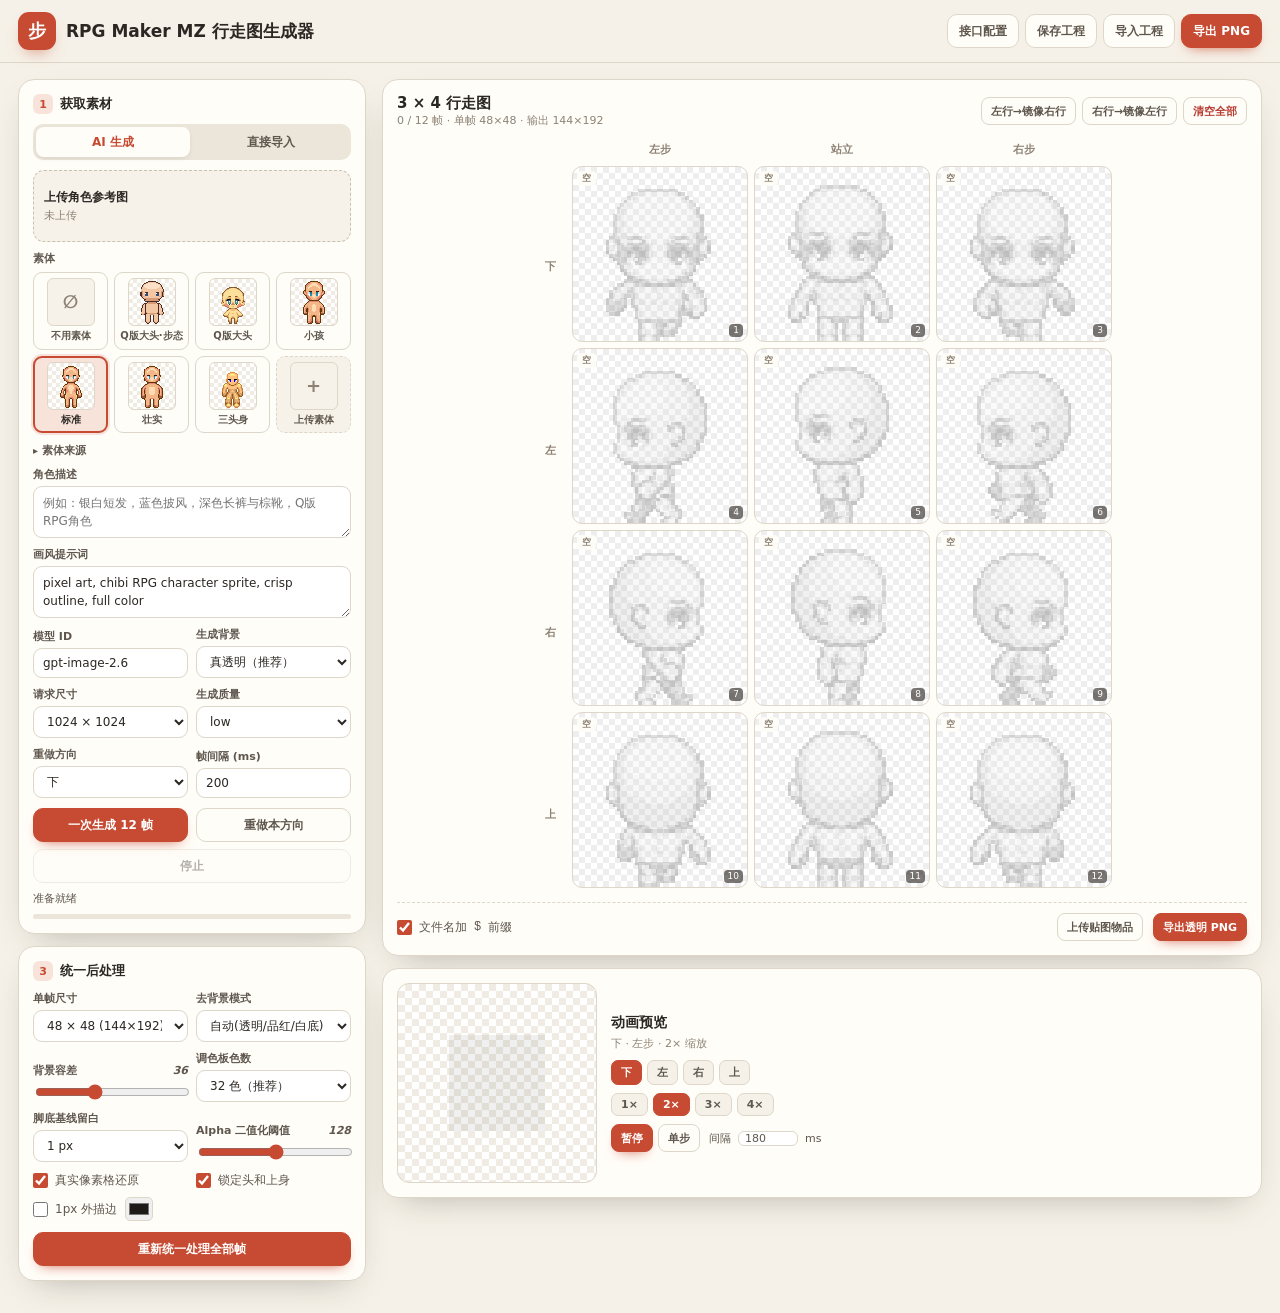
==== commit 2a2cf6b8: "更新行走图生成器演示：素体格子取样、锁定头和上身、单帧遮罩重画等 同步 miao-xiao-jiang/rpgmaker-mz-walk-sheet main（dd2d4d9）。  Assisted-" ====
--- a/walk-sheet-v2/index.html
+++ b/walk-sheet-v2/index.html
@@ -469,6 +469,7 @@
 
       <div class="field-row" style="margin-top:10px">
         <label class="check"><input type="checkbox" id="ppPixelSnap" checked> 真实像素格还原</label>
+        <label class="check"><input type="checkbox" id="ppLockUpper" checked> 锁定头和上身</label>
   
       </div>
 
@@ -732,6 +733,9 @@
     rawSheetCuts: null,
     rawSheetCells: null,
     sources: new Array(12).fill(''),
+    bodyCellHeights: {},
+    unlockedFrames: new Array(12).fill(''),
+    lockResults: new Array(12).fill(null),
     edited: new Array(12).fill(false),
     pool: [],
     poolSources: [],
@@ -759,6 +763,7 @@
       bgTol: 36,
       paletteCount: 32,
       pixelSnap: true,
+      lockUpper: true,
       alphaThresh: 128,
       outline: false,
       outlineColor: '#1e1a18',
@@ -825,8 +830,10 @@
     try {
       localStorage.setItem(STORAGE_STATE, JSON.stringify({
         frames: state.frames,
+        unlockedFrames: state.unlockedFrames,
         rawFrames: state.rawFrames,
         sources: state.sources,
+        bodyCellHeights: state.bodyCellHeights,
         edited: state.edited,
         overflow: state.overflow,
         scaleApprovals: state.scaleApprovals,
@@ -852,8 +859,10 @@
       if (!raw) return;
       var d = JSON.parse(raw);
       if (Array.isArray(d.frames) && d.frames.length === 12) state.frames = d.frames;
+      state.unlockedFrames = d.unlockedFrames || state.frames.slice();
       if (Array.isArray(d.rawFrames) && d.rawFrames.length === 12) state.rawFrames = d.rawFrames;
       if (Array.isArray(d.sources) && d.sources.length === 12) state.sources = d.sources;
+      state.bodyCellHeights = d.bodyCellHeights || {};
       state.overflow = d.overflow || [];
       state.scaleApprovals = d.scaleApprovals || new Array(12).fill(false);
       state.palette = d.palette || null;
@@ -1637,7 +1646,7 @@
       }
 
       var pad = Math.max(4, Math.round(Math.min(W, H) * 0.01));
-      return ordered.map(function(b){
+      var autoFrames = ordered.map(function(b){
         var sx = Math.max(0, b.minX - pad);
         var sy = Math.max(0, b.minY - pad);
         var ex = Math.min(W - 1, b.maxX + pad);
@@ -1648,6 +1657,11 @@
         cv.getContext('2d').drawImage(orig, sx, sy, cw, ch, 0, 0, cw, ch);
         return cv.toDataURL('image/png');
       });
+      if (rows.length) {
+        var columns = Math.max.apply(null, rows.map(function(row){ return row.items.length; }));
+        autoFrames.cellHeight = rows.length > 1 ? H / rows.length : Math.min(H, W / columns);
+      }
+      return autoFrames;
     });
   }
 
@@ -2033,13 +2047,14 @@
     grid = grid || measureFrameGrid(srcCanvas, bbox);
     var w = grid.w, h = grid.h, gx = grid.x.fit, gy = grid.y.fit;
     var sharedX = fallbackStep && fallbackStep.sx, sharedY = fallbackStep && fallbackStep.sy;
-    var sx = gx.scale > 1 ? gx.scale : sharedX || (gy.scale > 1 ? gy.scale : 0);
-    var sy = gy.scale > 1 ? gy.scale : sharedY || (gx.scale > 1 ? gx.scale : 0);
+    var bodyStep = fallbackStep && fallbackStep.bodyStep;
+    var sx = bodyStep || (gx.scale > 1 ? gx.scale : sharedX || (gy.scale > 1 ? gy.scale : 0));
+    var sy = bodyStep || (gy.scale > 1 ? gy.scale : sharedY || (gx.scale > 1 ? gx.scale : 0));
     if (!sx || !sy) return null;
-    var elastic = Math.min(gx.coherence, gy.coherence) < 0.7;
+    var elastic = !bodyStep && Math.min(gx.coherence, gy.coherence) < 0.7;
     var xs = axisSpans(grid.x, w, sx, elastic), ys = axisSpans(grid.y, h, sy, elastic);
     if (!xs.length || !ys.length) return null;
-    var sampled = sampleGridCells(grid, xs, ys);
+    var sampled = sampleGridCells(grid, xs, ys, !!bodyStep);
     var error = reconstructError(grid, xs, ys, sampled.img.data);
     var squarePrior = Math.abs(sx - sy) / Math.max(sx, sy) < 0.08 ? (sx + sy) / 2 : 0;
 
@@ -2074,8 +2089,10 @@
       sampled = winner.pixels;
       error = winner.residual;
     }
-    reviewAxis(grid.x, w, sx, sharedX, true);
-    reviewAxis(grid.y, h, sy, sharedY, false);
+    if (!bodyStep) {
+      reviewAxis(grid.x, w, sx, sharedX, true);
+      reviewAxis(grid.y, h, sy, sharedY, false);
+    }
 
     var rawOut = sampled.canvas, od = sampled.img.data;
     var outW = rawOut.width, outH = rawOut.height;
@@ -2100,37 +2117,87 @@
     var trimmed = document.createElement('canvas'); trimmed.width = nBox.bw; trimmed.height = nBox.bh;
     trimmed.getContext('2d').drawImage(rawOut, nBox.minX, nBox.minY, nBox.bw, nBox.bh, 0, 0, nBox.bw, nBox.bh);
     return { canvas: trimmed, bbox: { minX: 0, minY: 0, maxX: nBox.bw - 1, maxY: nBox.bh - 1, bw: nBox.bw, bh: nBox.bh },
-      snapped: true, stepX: sx, stepY: sy, error: error, removed: removed,
+      snapped: true, bodyGrid: !!bodyStep, stepX: sx, stepY: sy, error: error, removed: removed,
       phaseX: axisPhase(grid.x.energy, sx, gx.total).o, phaseY: axisPhase(grid.y.energy, sy, gy.total).o,
       coherence: (axisPhase(grid.x.energy, sx, gx.total).c + axisPhase(grid.y.energy, sy, gy.total).c) / 2 };
   }
 
-  function sampleGridCells(grid, xs, ys){
+  function sampleBodyCore(data, w, h, positions, xs, ys, labAt){
+    var points = positions.map(function(p){ return labAt(p); });
+    var median = [0, 1, 2].map(function(channel){
+      var values = points.map(function(lab){ return lab[channel]; }).sort(function(a, b){ return a - b; });
+      var mid = values.length >> 1;
+      return (values[mid] + values[(values.length - 1) >> 1]) / 2;
+    });
+    // Select an actual source pixel near the median, so broad midtones keep
+    // their votes even when their RGB values fall in neighboring 8-bit bins.
+    var cx = (xs[0] + xs[1]) / 2, cy = (ys[0] + ys[1]) / 2;
+    var sx = xs[1] - xs[0], sy = ys[1] - ys[0];
+    var best = 0, nearest = Infinity, detail = -1, prominence = 0;
+    for (var i = 0; i < positions.length; i++) {
+      var p = positions[i];
+      var x = p % w, y = Math.floor(p / w);
+      var offset = Math.hypot((x + 0.5 - cx) / sx, (y + 0.5 - cy) / sy);
+      var distance = oklabDistSq(points[i], median);
+      var score = distance + offset * 0.00025;
+      if (score < nearest) { nearest = score; best = i; }
+      if (offset > 0.28 || distance < 0.085 * 0.085) continue;
+      var color = points[i];
+      var support = points.filter(function(other){ return oklabDistSq(color, other) < 0.045 * 0.045; }).length;
+      if (support < Math.max(2, Math.ceil(points.length * 0.27))) continue;
+
+      // A coherent minority can represent a pupil, iris or glint. Reject long
+      // edges and silhouette bleed by checking for contrast on both axes.
+      var probes = [[Math.round(cx - sx), y], [Math.round(cx + sx), y],
+        [x, Math.round(cy - sy)], [x, Math.round(cy + sy)]];
+      var contrast = probes.map(function(probe){
+        var px = probe[0], py = probe[1], index = py * w + px;
+        return px >= 0 && px < w && py >= 0 && py < h && data[index * 4 + 3] >= 128 &&
+          oklabDistSq(color, labAt(index)) >= 0.085 * 0.085;
+      });
+      var count = contrast.filter(Boolean).length;
+      if (count < 3 && !(contrast[0] && contrast[1] && color[2] < median[2] - 0.02)) continue;
+      var strength = support * Math.min(Math.sqrt(distance), 0.22) - offset;
+      if (strength > prominence) { prominence = strength; detail = i; }
+    }
+    return positions[detail < 0 ? best : detail] * 4;
+  }
+
+  function sampleGridCells(grid, xs, ys, fixedCore){
     var w = grid.w, h = grid.h, d = grid.data;
     var outW = xs.length, outH = ys.length;
     var rawOut = document.createElement('canvas'); rawOut.width = outW; rawOut.height = outH;
     var oCtx = rawOut.getContext('2d', { willReadFrequently: true });
     var oImg = oCtx.createImageData(outW, outH);
     var od = oImg.data, support = new Float32Array(outW * outH);
+    var labs = new Map();
+    function labAt(p){
+      var o = p * 4, k = (d[o] << 16) | (d[o + 1] << 8) | d[o + 2];
+      if (!labs.has(k)) labs.set(k, rgbToOklab(d[o], d[o + 1], d[o + 2]));
+      return labs.get(k);
+    }
 
     // 每格内部 60% 核心区域投票取主导簇 RGB 中位数
     for (var r = 0; r < outH; r++) {
       var y0 = ys[r][0], y1 = ys[r][1];
       var my = (y1 - y0) * 0.2;
-      var ry0 = Math.max(0, Math.floor(y0 + my)), ry1 = Math.min(h, Math.max(ry0 + 1, Math.ceil(y1 - my)));
+      var ry0 = Math.max(0, fixedCore ? Math.ceil(y0 + my - 0.5) : Math.floor(y0 + my));
+      var ry1 = Math.min(h, Math.max(ry0 + 1, Math.ceil(y1 - my - (fixedCore ? 0.5 : 0))));
       for (var c = 0; c < outW; c++) {
         var x0 = xs[c][0], x1 = xs[c][1];
         var mx = (x1 - x0) * 0.2;
-        var rx0 = Math.max(0, Math.floor(x0 + mx)), rx1 = Math.min(w, Math.max(rx0 + 1, Math.ceil(x1 - mx)));
-
-        var bins = new Map(), pxList = [], clearCnt = 0, opqCnt = 0;
+        var rx0 = Math.max(0, fixedCore ? Math.ceil(x0 + mx - 0.5) : Math.floor(x0 + mx));
+        var rx1 = Math.min(w, Math.max(rx0 + 1, Math.ceil(x1 - mx - (fixedCore ? 0.5 : 0))));
+
+        var bins = new Map(), pxList = [], positions = [], clearCnt = 0, opqCnt = 0;
         function collectRect(ax0, ay0, ax1, ay1){
-          bins.clear(); pxList.length = 0; clearCnt = 0; opqCnt = 0;
+          bins.clear(); pxList.length = 0; positions.length = 0; clearCnt = 0; opqCnt = 0;
           for (var py = ay0; py < ay1; py++) {
             for (var px = ax0; px < ax1; px++) {
               var po = (py * w + px) * 4;
               if (d[po + 3] < 128) { clearCnt++; continue; }
               opqCnt++;
+              if (fixedCore) { positions.push(py * w + px); continue; }
               var pr = d[po], pg = d[po + 1], pb = d[po + 2];
               var key = ((pr >> 3) << 10) | ((pg >> 3) << 5) | (pb >> 3);
               bins.set(key, (bins.get(key) || 0) + 1);
@@ -2142,8 +2209,15 @@
         if (clearCnt + opqCnt === 0) {
           collectRect(Math.max(0, Math.floor(x0)), Math.max(0, Math.floor(y0)), Math.min(w, Math.ceil(x1)), Math.min(h, Math.ceil(y1)));
         }
-        if (opqCnt === 0 || clearCnt > opqCnt) continue;
-
+        if (opqCnt === 0 || clearCnt > opqCnt || (fixedCore && clearCnt === opqCnt)) continue;
+
+        if (fixedCore) {
+          var picked = sampleBodyCore(d, w, h, positions, xs[c], ys[r], labAt);
+          var cell = r * outW + c, offset = cell * 4;
+          support[cell] = opqCnt / (clearCnt + opqCnt);
+          od[offset] = d[picked]; od[offset + 1] = d[picked + 1]; od[offset + 2] = d[picked + 2]; od[offset + 3] = 255;
+          continue;
+        }
         var winKey = -1, winCnt = -1;
         bins.forEach(function(cnt, k){ if (cnt > winCnt) { winCnt = cnt; winKey = k; } });
         var rs = [], gs = [], bs = [];
@@ -2324,17 +2398,7 @@
       oklabDistSq(a, b) < paletteMinDistance * paletteMinDistance;
   }
 
-  function paletteRamp(lab){
-    if (lab[0] < nearBlackLightness) return 'black';
-    var chroma = Math.hypot(lab[1], lab[2]);
-    if (chroma < 0.018) return 'neutral';
-    var hue = Math.atan2(lab[2], lab[1]) * 180 / Math.PI;
-    var sector = Math.floor(((hue + 380) % 360) / 40);
-    return sector + ':' + (chroma >= 0.07 ? 'vivid' : 'muted');
-  }
-
-  function buildUnifiedPaletteOklab(canvases, colorBudget, reserved){
-    var maxColors = colorBudget - reserved.length;
+  function buildUnifiedPaletteOklab(canvases, maxColors){
     var rawMap = new Map();
     for (var i = 0; i < canvases.length; i++) {
       var c = canvases[i]; if (!c) continue;
@@ -2351,7 +2415,7 @@
       var r = (key >> 16) & 255, g = (key >> 8) & 255, b = key & 255;
       rawArr.push({ r: r, g: g, b: b, w: w, lab: rgbToOklab(r, g, b) });
     });
-    if (!rawArr.length || !maxColors) return reserved;
+    if (!rawArr.length) return [];
     rawArr.sort(function(a, b){ return b.w - a.w; });
 
     // 第一阶段：只合并感知上非常接近的噪声色，并实时更新加权质心
@@ -2359,12 +2423,9 @@
     var clusters = [];
     for (var ri = 0; ri < rawArr.length; ri++) {
       var it = rawArr[ri], bestCl = null, bestD = mergeThreshSq;
-      var nearBlack = it.lab[0] < nearBlackLightness;
       for (var cj = 0; cj < clusters.length; cj++) {
-        var cluster = clusters[cj];
-        if (nearBlack !== (cluster.lab[0] < nearBlackLightness)) continue;
-        var d2 = oklabWeightedDistSq(it.lab, cluster.lab);
-        if (d2 < bestD || nearBlack) { bestD = d2; bestCl = cluster; }
+        var d2 = oklabWeightedDistSq(it.lab, clusters[cj].lab);
+        if (d2 < bestD) { bestD = d2; bestCl = clusters[cj]; }
       }
       if (bestCl) {
         bestCl.sr += it.r * it.w; bestCl.sg += it.g * it.w; bestCl.sb += it.b * it.w;
@@ -2381,22 +2442,79 @@
       }
     }
 
-    // Group similar hues and chroma before allocating lightness levels.
-    // A small, saturated feature gets a slot independently from a muted material.
+    if (clusters.length <= maxColors) {
+      return clusters.map(function(o){ return { rgb: [o.r, o.g, o.b], lab: o.lab, w: o.w }; });
+    }
+
+    // 第二阶段：按色相扇区（+ 明暗分段）分组保底，确保肤色/蓝眼/棕靴等小面积色相各有独立槽位
     var hueGroups = new Map();
-    clusters.forEach(function(cl){
-      var key = paletteRamp(cl.lab);
-      if (!hueGroups.has(key)) hueGroups.set(key, []);
-      hueGroups.get(key).push(cl);
-    });
+    for (var ci = 0; ci < clusters.length; ci++) {
+      var cl = clusters[ci];
+      var chroma = Math.hypot(cl.lab[1], cl.lab[2]);
+      var gKey = 'N';
+      if (chroma >= 0.022) {
+        var deg = Math.atan2(cl.lab[2], cl.lab[1]) * 180 / Math.PI;
+        if (deg < 0) deg += 360;
+        gKey = 'H' + Math.floor(deg / 20);
+      }
+      if (!hueGroups.has(gKey)) hueGroups.set(gKey, []);
+      hueGroups.get(gKey).push(cl);
+    }
+
     var boxes = [];
     var minorPool = [];
-    hueGroups.forEach(function(list){
-      var weight = list.reduce(function(sum, entry){ return sum + entry.w; }, 0);
-      if (weight < 4) minorPool.push.apply(minorPool, list);
-      else boxes.push(list);
-    });
-    if (!boxes.length) { boxes.push(clusters); minorPool = []; }
+    hueGroups.forEach(function(list, gKey){
+      var totalW = 0;
+      for (var i = 0; i < list.length; i++) totalW += list[i].w;
+      if (gKey !== 'N' && totalW < 4) {
+        for (var m = 0; m < list.length; m++) minorPool.push(list[m]);
+        return;
+      }
+      if (gKey !== 'N' && list.length >= 2) {
+        var minL = 1, maxL = 0, minC = 1, maxC = 0;
+        for (var j = 0; j < list.length; j++) {
+          var lj = list[j].lab[0], cj = Math.hypot(list[j].lab[1], list[j].lab[2]);
+          if (lj < minL) minL = lj; if (lj > maxL) maxL = lj;
+          if (cj < minC) minC = cj; if (cj > maxC) maxC = cj;
+        }
+        var subs = [list];
+        // 同一色相下跨越明暗（例如亮肉色肤色 vs 暗棕色靴子）各保底一个子组
+        if (maxL - minL > 0.22) {
+          var midL = (minL + maxL) / 2, hi = [], lo = [], hiW = 0, loW = 0;
+          for (var j2 = 0; j2 < list.length; j2++) {
+            if (list[j2].lab[0] >= midL) { hi.push(list[j2]); hiW += list[j2].w; }
+            else { lo.push(list[j2]); loW += list[j2].w; }
+          }
+          if (hi.length && lo.length && hiW >= 4 && loW >= 4) subs = [hi, lo];
+        }
+        // 同一色相下跨越高低饱和（例如高饱和蓝眼 vs 蓝灰披风）各保底一个子组
+        if (maxC - minC > 0.038) {
+          var nextSubs = [];
+          for (var si = 0; si < subs.length; si++) {
+            var sl = subs[si], sMinC = 1, sMaxC = 0;
+            for (var sk = 0; sk < sl.length; sk++) {
+              var scj = Math.hypot(sl[sk].lab[1], sl[sk].lab[2]);
+              if (scj < sMinC) sMinC = scj; if (scj > sMaxC) sMaxC = scj;
+            }
+            if (sl.length >= 2 && sMaxC - sMinC > 0.038) {
+              var midC = (sMinC + sMaxC) / 2, viv = [], mut = [], vivW = 0, mutW = 0;
+              for (var sk2 = 0; sk2 < sl.length; sk2++) {
+                if (Math.hypot(sl[sk2].lab[1], sl[sk2].lab[2]) >= midC) { viv.push(sl[sk2]); vivW += sl[sk2].w; }
+                else { mut.push(sl[sk2]); mutW += sl[sk2].w; }
+              }
+              if (viv.length && mut.length && vivW >= 4 && mutW >= 4) { nextSubs.push(viv, mut); continue; }
+            }
+            nextSubs.push(sl);
+          }
+          subs = nextSubs;
+        }
+        for (var bi0 = 0; bi0 < subs.length; bi0++) boxes.push(subs[bi0]);
+        return;
+      }
+      boxes.push(list);
+    });
+
+    if (!boxes.length) boxes.push(clusters);
     // 若极小噪点色独立未入组，归并到最近的有效组
     function boxCentroid(box){
       var sr = 0, sg = 0, sb = 0, sw = 0;
@@ -2433,54 +2551,81 @@
       boxes = kept.map(function(k){ return k.box; });
     }
 
-    // Start every populated ramp with its centroid. Only spend an additional
-    // slot when the two new shades are distinct and the ramp has room.
-    function distinctPalette(candidates){
-      var palette = reserved.slice();
-      var ramps = new Map();
-      candidates.slice().sort(function(a, b){ return b.w - a.w; }).forEach(function(entry){
-        var ramp = paletteRamp(entry.lab), count = ramps.get(ramp) || 0;
-        if (count >= 4 || palette.some(function(other){ return samePaletteShade(entry.lab, other.lab); })) return;
-        palette.push(entry);
-        ramps.set(ramp, count + 1);
-      });
-      return palette;
-    }
-    boxes.forEach(function(box){ box.sort(function(a, b){ return a.lab[0] - b.lab[0]; }); });
-    var cents = boxes.map(boxCentroid);
-    var palette = distinctPalette(cents);
-    while (palette.length < colorBudget) {
-      var bestIdx = -1, bestGain = 0, bestSplit, bestCents, bestPalette;
+    // 第三阶段：在剩余槽位内按加权色差 SSE 细分最大误差箱，避免浪费名额给离群孤点
+    var chromaAxisW = Math.sqrt(4.5);
+    var stopRadiusSq = 0.03 * 0.03;
+    while (boxes.length < maxColors) {
+      var bestIdx = -1, bestSse = 0, bestAxis = 0;
       for (var bi = 0; bi < boxes.length; bi++) {
-        var box = boxes[bi], cent = cents[bi];
-        // Ramp levels are ordered by lightness. Evaluate the weighted median
-        // split, which avoids spending a level on a handful of texture pixels.
-        if (box.length < 2) continue;
-        var acc = 0, split = 1;
-        for (var j = 0; j < box.length - 1; j++) {
-          acc += box[j].w;
-          split = j + 1;
-          if (acc >= cent.w / 2) break;
-        }
-        var halves = [box.slice(0, split), box.slice(split)];
-        var next = halves.map(boxCentroid);
-        if (samePaletteShade(next[0].lab, next[1].lab)) continue;
-        var gain = next.reduce(function(sum, c){
-          return sum + c.w * oklabWeightedDistSq(c.lab, cent.lab);
-        }, 0);
-        if (gain <= bestGain) continue;
-        var nextCents = cents.slice();
-        nextCents.splice(bi, 1, next[0], next[1]);
-        var nextPalette = distinctPalette(nextCents);
-        if (nextPalette.length <= palette.length || nextPalette.length > colorBudget) continue;
-        bestIdx = bi; bestGain = gain; bestSplit = halves; bestCents = nextCents; bestPalette = nextPalette;
+        var box = boxes[bi];
+        if (box.length <= 1) continue;
+        var cent = boxCentroid(box);
+        var sse = 0, maxR2 = 0;
+        var v0 = 0, v1 = 0, v2 = 0;
+        for (var k = 0; k < box.length; k++) {
+          var lb = box[k].lab, w = box[k].w;
+          var dl = lb[0] - cent.lab[0];
+          var da = (lb[1] - cent.lab[1]) * chromaAxisW;
+          var db = (lb[2] - cent.lab[2]) * chromaAxisW;
+          var d2 = dl * dl + da * da + db * db;
+          if (d2 > maxR2) maxR2 = d2;
+          sse += w * d2;
+          v0 += w * dl * dl; v1 += w * da * da; v2 += w * db * db;
+        }
+        if (maxR2 < stopRadiusSq) continue;
+        if (sse > bestSse) {
+          bestSse = sse; bestIdx = bi;
+          bestAxis = (v0 >= v1 && v0 >= v2) ? 0 : (v1 >= v2 ? 1 : 2);
+        }
       }
       if (bestIdx < 0) break;
-      boxes.splice(bestIdx, 1, bestSplit[0], bestSplit[1]);
-      cents = bestCents;
-      palette = bestPalette;
-    }
-    return palette;
+      var target = boxes.splice(bestIdx, 1)[0];
+      target.sort(function(a, b){ return a.lab[bestAxis] - b.lab[bestAxis]; });
+      var tw = 0;
+      for (var t = 0; t < target.length; t++) tw += target[t].w;
+      var half = tw / 2, acc = 0, split = 1;
+      for (var t2 = 0; t2 < target.length - 1; t2++) {
+        acc += target[t2].w;
+        if (acc >= half) { split = t2 + 1; break; }
+      }
+      boxes.push(target.slice(0, split), target.slice(split));
+    }
+
+    return boxes.map(boxCentroid);
+  }
+
+  function faceColorRegion(data, width, height, box){
+    var left = width, right = -1, top = height, bottom = -1, count = 0;
+    var first = box.minY + Math.floor(box.bh * 0.30);
+    var last = box.minY + Math.floor(box.bh * 0.63);
+    for (var y = first; y <= last; y++) {
+      for (var x = box.minX; x <= box.maxX; x++) {
+        var p = (y * width + x) * 4;
+        var r = data[p], g = data[p + 1], b = data[p + 2];
+        if (data[p + 3] < 128 || r < 110 || r - g < 13 || r - b < 19) continue;
+        left = Math.min(left, x); right = Math.max(right, x);
+        top = Math.min(top, y); bottom = Math.max(bottom, y);
+        count++;
+      }
+    }
+    // The skin gives the lower face and its shadows. Expand upward for the
+    // eye line, including eyes surrounded by a fringe instead of skin.
+    if (count < 3 || right - left + 1 > box.bw * 0.8 || bottom - top + 1 > box.bh * 0.28) return null;
+    return { left: Math.max(0, left - 1), right: Math.min(width - 1, right + 1),
+      top: Math.max(0, top - Math.max(2, Math.round(box.bh * 0.09))), bottom: Math.min(height - 1, bottom + 1) };
+  }
+
+  function inFaceRegion(face, x, y){
+    return face && x >= face.left && x <= face.right && y >= face.top && y <= face.bottom;
+  }
+
+  function closestPaletteIndex(lab, palette){
+    var best = 0, bestDistance = Infinity;
+    for (var i = 0; i < palette.length; i++) {
+      var distance = oklabWeightedDistSq(lab, palette[i].lab);
+      if (distance < bestDistance) { best = i; bestDistance = distance; }
+    }
+    return best;
   }
 
   function paletteIndices(canvas, palette){
@@ -2506,79 +2651,57 @@
     ];
   }
 
-  function cleanPalettePixels(canvas, palette, standing, outline){
+  function cleanPalettePixels(canvas, palette, standing, outline, face){
     if (!palette || !palette.length) return;
     var frame = paletteIndices(canvas, palette);
     var w = frame.width, h = frame.height, indices = frame.indices;
-    var distances = palette.map(function(a){
-      return palette.map(function(b){ return oklabWeightedDistSq(a.lab, b.lab); });
+    var nearShade = palette.map(function(a){
+      return palette.map(function(b){
+        // A small lightness change is enough for a correction. Keep changes
+        // between different chroma or hue out of the neighborhood vote.
+        return oklabDistSq(a.lab, b.lab) <= 0.052 * 0.052 &&
+          Math.hypot(a.lab[1] - b.lab[1], a.lab[2] - b.lab[2]) <= 0.025;
+      });
     });
     var outlineIndex = outline ? palette.findIndex(function(entry){
       return entry.rgb.every(function(c, i){ return c === outline[i]; });
     }) : -1;
-    var close = 0.20 * 0.20, detail = 0.13 * 0.13;
-    for (var pass = 0; pass < 3; pass++) {
-      var next = indices.slice();
-      var changed = false;
-      for (var y = 1; y < h - 1; y++) {
-        for (var x = 1; x < w - 1; x++) {
-          var p = y * w + x, color = indices[p];
-          if (color < 0 || color === outlineIndex) continue;
-          var sides = paletteNeighbors(indices, w, h, x, y);
-          var solid = sides.filter(function(i){ return i >= 0; });
-          if (solid.length < 3) continue;
-          var nearby = distances[color];
-          var corners = [indices[p - w - 1], indices[p - w + 1], indices[p + w - 1], indices[p + w + 1]];
-          var ownSides = solid.filter(function(i){ return i === color; }).length;
-          // Preserve isolated eyes and narrow strokes whose contrast separates
-          // them from the surrounding material, including diagonal strokes.
-          if (!solid.some(function(i){ return nearby[i] <= close; })) continue;
-          var horizontal = sides[0] === color && sides[1] === color;
-          var vertical = sides[2] === color && sides[3] === color;
-          var diagonal = (corners[0] === color && corners[3] === color) || (corners[1] === color && corners[2] === color);
-          if (!ownSides && !diagonal) {
-            diagonal = corners.some(function(corner, i){
-              if (corner !== color) return false;
-              var dx = i % 2 ? 2 : -2, dy = i < 2 ? -2 : 2;
-              return x + dx >= 0 && x + dx < w && y + dy >= 0 && y + dy < h &&
-                indices[p + dy * w + dx] === color;
-            });
+    var offsetX = standing ? Math.floor(standing.width / 2) - Math.floor(w / 2) : 0;
+    var offsetY = standing ? standing.height - h : 0;
+    var next = indices.slice();
+    for (var y = 1; y < h - 1; y++) {
+      for (var x = 1; x < w - 1; x++) {
+        var p = y * w + x, color = indices[p];
+        if (color < 0 || color === outlineIndex || inFaceRegion(face, x, y)) continue;
+        var sides = paletteNeighbors(indices, w, h, x, y);
+        var solid = sides.filter(function(i){ return i >= 0; });
+        if (solid.length < 3 || !solid.every(function(i){ return nearShade[color][i]; })) continue;
+        var ownSides = solid.filter(function(i){ return i === color; }).length;
+        var corners = [indices[p - w - 1], indices[p - w + 1], indices[p + w - 1], indices[p + w + 1]];
+        if ((sides[0] === color && sides[1] === color) || (sides[2] === color && sides[3] === color) ||
+            (corners[0] === color && corners[3] === color) || (corners[1] === color && corners[2] === color)) continue;
+
+        var replacement = color;
+        if (!ownSides) {
+          var majority = solid.find(function(candidate){
+            return solid.filter(function(i){ return i === candidate; }).length > solid.length / 2;
+          });
+          if (majority !== undefined) replacement = majority;
+        }
+        if (standing) {
+          var sx = x + offsetX, sy = y + offsetY;
+          if (sx >= 0 && sx < standing.width && sy >= 0 && sy < standing.height) {
+            var ref = standing.indices[sy * standing.width + sx];
+            if (ref >= 0 && ref !== outlineIndex && nearShade[color][ref] &&
+                solid.filter(function(i){ return i === ref; }).length >= 2 &&
+                paletteNeighbors(standing.indices, standing.width, standing.height, sx, sy)
+                  .filter(function(i){ return i === ref; }).length >= 2) replacement = ref;
           }
-          if ((ownSides === 2 && (horizontal || vertical) && !corners.includes(color)) ||
-              (!ownSides && diagonal)) continue;
-
-          var best = color;
-          if (!ownSides) {
-            var bestScore = 0;
-            solid.forEach(function(candidate){
-              if (nearby[candidate] > close) return;
-              var sideVotes = solid.filter(function(i){ return i === candidate; }).length;
-              var cornerVotes = corners.filter(function(i){ return i === candidate; }).length;
-              if (sideVotes < 2 && cornerVotes < 1 &&
-                  solid.some(function(i){ return distances[candidate][i] > close; })) return;
-              var score = 2 * sideVotes + cornerVotes - 15 * nearby[candidate];
-              if (score > bestScore) { best = candidate; bestScore = score; }
-            });
-          }
-
-          // Stand and walk canvases share the horizontal center and foot line.
-          // Match close levels when both poses support that shade locally.
-          if (standing && ownSides < 3) {
-            var sx = x + Math.floor(standing.width / 2) - Math.floor(w / 2), sy = y + standing.height - h;
-            if (sx >= 0 && sx < standing.width && sy >= 0 && sy < standing.height) {
-              var ref = standing.indices[sy * standing.width + sx];
-              if (ref >= 0 && ref !== outlineIndex && nearby[ref] <= detail && solid.includes(ref) &&
-                  paletteNeighbors(standing.indices, standing.width, standing.height, sx, sy).includes(ref)) {
-                best = ref;
-              }
-            }
-          }
-          if (best !== color) { next[p] = best; changed = true; }
-        }
-      }
-      indices = next;
-      if (!changed) break;
-    }
+        }
+        next[p] = replacement;
+      }
+    }
+    indices = next;
     var ctx = canvas.getContext('2d', { willReadFrequently: true });
     var img = ctx.getImageData(0, 0, w, h);
     for (var p = 0; p < indices.length; p++) {
@@ -2594,6 +2717,11 @@
     var img = ctx.getImageData(0, 0, canvas.width, canvas.height);
     var d = img.data;
     var cache = new Map();
+    var lookup = palette.flatMap(function(entry){
+      return [entry.lab].concat(entry.aliases || []).map(function(lab){
+        return { lab: lab, rgb: entry.rgb };
+      });
+    });
     for (var i = 0; i < d.length; i += 4) {
       if (d[i + 3] < 16) {
         d[i] = 0; d[i + 1] = 0; d[i + 2] = 0; d[i + 3] = 0;
@@ -2603,12 +2731,7 @@
       var key = (r << 16) | (g << 8) | b;
       var best = cache.get(key);
       if (!best) {
-        var lab = rgbToOklab(r, g, b);
-        var bd = 1e9;
-        for (var j = 0; j < palette.length; j++) {
-          var dist = oklabWeightedDistSq(lab, palette[j].lab);
-          if (dist < bd) { bd = dist; best = palette[j].rgb; }
-        }
+        best = lookup[closestPaletteIndex(rgbToOklab(r, g, b), lookup)].rgb;
         cache.set(key, best);
       }
       d[i] = best[0]; d[i + 1] = best[1]; d[i + 2] = best[2];
@@ -2618,8 +2741,13 @@
 
   function finishPaletteFrame(canvas, palette, alphaThreshold, standing, outline){
     binaryAlpha(canvas, alphaThreshold);
+    if (!palette || !palette.length) return;
+    var box = findBoundingBox(canvas);
+    var ctx = canvas.getContext('2d', { willReadFrequently: true });
+    var d = ctx.getImageData(0, 0, canvas.width, canvas.height).data;
+    var face = box && faceColorRegion(d, canvas.width, canvas.height, box);
     applyPaletteToCanvas(canvas, palette);
-    return cleanPalettePixels(canvas, palette, standing, outline);
+    return cleanPalettePixels(canvas, palette, standing, outline, face);
   }
 
   function resolvePaletteOutline(pp, palette){
@@ -2730,14 +2858,407 @@
 
   function makeOutputPalette(canvases, pp){
     if (!pp.paletteCount) return null;
-    var reserved = [];
-    var features = lockedFeatureColors(canvases, Math.min(6, Math.floor(pp.paletteCount / 4)));
-    if (pp.outline) features.unshift(hexToRgb(pp.outlineColor));
-    features.forEach(function(rgb){
-      var lab = rgbToOklab(rgb[0], rgb[1], rgb[2]);
-      if (!reserved.some(function(other){ return samePaletteShade(lab, other.lab); })) reserved.push({ rgb: rgb, lab: lab });
-    });
-    return buildUnifiedPaletteOklab(canvases, pp.paletteCount, reserved);
+    var reserved = pp.outline ? [hexToRgb(pp.outlineColor)] : [];
+    lockedFeatureColors(canvases, Math.min(6, Math.floor(pp.paletteCount / 4))).forEach(function(rgb){
+      if (!reserved.some(function(other){ return rgb.every(function(c, i){ return c === other[i]; }); })) reserved.push(rgb);
+    });
+    var candidates = reserved.map(function(rgb){ return { rgb: rgb, lab: rgbToOklab(rgb[0], rgb[1], rgb[2]) }; })
+      .concat(buildUnifiedPaletteOklab(canvases, pp.paletteCount - reserved.length));
+    var weights = new Float64Array(candidates.length);
+    var cache = new Map();
+    canvases.forEach(function(canvas){
+      if (!canvas) return;
+      var box = findBoundingBox(canvas);
+      if (!box) return;
+      var w = canvas.width, h = canvas.height;
+      var d = canvas.getContext('2d', { willReadFrequently: true }).getImageData(0, 0, w, h).data;
+      var face = faceColorRegion(d, w, h, box);
+      for (var y = box.minY; y <= box.maxY; y++) {
+        for (var x = box.minX; x <= box.maxX; x++) {
+          var p = (y * w + x) * 4;
+          if (d[p + 3] < 16) continue;
+          var key = (d[p] << 16) | (d[p + 1] << 8) | d[p + 2];
+          var i = cache.get(key);
+          if (i === undefined) {
+            i = closestPaletteIndex(rgbToOklab(d[p], d[p + 1], d[p + 2]), candidates);
+            cache.set(key, i);
+          }
+          weights[i] += inFaceRegion(face, x, y) ? 4 : 1;
+        }
+      }
+    });
+    var order = candidates.map(function(_, i){ return i; });
+    var palette = pp.outline ? [candidates[order.shift()]] : [];
+    // Prefer the swatch actually used by the face when two swatches compete
+    // for the same shade. A rare iris must not lose to a large garment.
+    order.sort(function(a, b){ return weights[b] - weights[a]; }).forEach(function(i){
+      var entry = candidates[i], closest = null, minDistance = Infinity;
+      palette.forEach(function(other){
+        if (!samePaletteShade(entry.lab, other.lab)) return;
+        var distance = oklabDistSq(entry.lab, other.lab);
+        if (distance < minDistance) { minDistance = distance; closest = other; }
+      });
+      if (!closest) palette.push(entry);
+      else {
+        // Keep the removed centroid as a lookup point. Its source pixels
+        // resolve to this close swatch instead of jumping to a remote color.
+        if (!closest.aliases) closest.aliases = [];
+        closest.aliases.push(entry.lab);
+      }
+    });
+    return palette;
+  }
+
+  function lockRaster(image){
+    var d = image.data;
+    return Int32Array.from({ length: d.length / 4 }, function(_, p){
+      var o = p * 4;
+      return d[o + 3] ? (d[o] << 16) | (d[o + 1] << 8) | d[o + 2] : -1;
+    });
+  }
+
+  function lockPixel(pixels, w, h, x, y){
+    return x >= 0 && x < w && y >= 0 && y < h ? pixels[y * w + x] : -1;
+  }
+
+  function lockRgbDistance(a, b){
+    if (a === b) return 0;
+    if (a < 0 || b < 0) return Infinity;
+    return Math.hypot((a >> 16) - (b >> 16), ((a >> 8) & 255) - ((b >> 8) & 255), (a & 255) - (b & 255));
+  }
+
+  function lockShift(step, ref, limitY, cutoff, threshold){
+    var w = step.width, h = step.height;
+    var top = step.box.minY, last = Math.min(step.box.maxY, top + Math.floor(step.box.bh * cutoff));
+    var best = { x: 0, y: 0 }, score = Infinity;
+    for (var dy = -limitY; dy <= limitY; dy++) {
+      if (ref.box.minY - dy < 0) continue;
+      for (var dx = -2; dx <= 2; dx++) {
+        if (ref.box.minX - dx < 0 || ref.box.maxX - dx >= w) continue;
+        var cost = 0.1 * (Math.abs(dx) + Math.abs(dy));
+        for (var y = top; y <= last; y++) {
+          for (var x = 0; x < w; x++) {
+            var expected = lockPixel(ref.pixels, ref.width, ref.height, x + dx, y + dy);
+            if (lockRgbDistance(step.pixels[y * w + x], expected) > threshold) cost++;
+          }
+        }
+        if (cost < score) { best = { x: dx, y: dy }; score = cost; }
+      }
+    }
+    return best;
+  }
+
+  function lockFrame(canvas){
+    var data = canvas.getContext('2d', { willReadFrequently: true }).getImageData(0, 0, canvas.width, canvas.height);
+    var box = findBoundingBox(canvas);
+    return box && { width: canvas.width, height: canvas.height, box: box, pixels: lockRaster(data),
+      face: faceColorRegion(data.data, canvas.width, canvas.height, box) };
+  }
+
+  var lockBodyUrl = '', lockBodyFrames = null;
+  function loadLockBody(body){
+    if (!body) return Promise.resolve(null);
+    if (body.dataUrl !== lockBodyUrl) {
+      lockBodyUrl = body.dataUrl;
+      lockBodyFrames = loadImg(body.dataUrl).then(function(im){
+        var w = Math.round(im.width / 3), h = Math.round(im.height / 4);
+        var cell = document.createElement('canvas'); cell.width = w; cell.height = h;
+        var ctx = cell.getContext('2d', { willReadFrequently: true });
+        return Array.from({ length: 12 }, function(_, i){
+          ctx.clearRect(0, 0, w, h);
+          ctx.drawImage(im, i % 3 * w, Math.floor(i / 3) * h, w, h, 0, 0, w, h);
+          return lockFrame(cell);
+        });
+      });
+    }
+    return lockBodyFrames;
+  }
+
+  function lockSpan(pixels, width, y){
+    if (y < 0 || y >= pixels.length / width) return [1, 0];
+    var lo = 0, hi = width - 1, off = y * width;
+    while (lo < width && pixels[off + lo] < 0) lo++;
+    while (hi >= lo && pixels[off + hi] < 0) hi--;
+    return [lo, hi];
+  }
+
+  function lockMotionMask(step, standing, ref, shift, bodyStep, bodyStand, direction){
+    var w = step.width, h = step.height, box = step.box;
+    var motion = new Uint8Array(w * h);
+    if (!bodyStep || !bodyStand) {
+      var base = Math.ceil(box.minY + box.bh * 0.55) * w;
+      motion.fill(1, base);
+    } else {
+      var b = bodyStep.box, s = bodyStand.box;
+      var bodyShift = lockShift(bodyStep, bodyStand, 1, 0.45, 18);
+      var neck = Math.floor(s.minY + s.bh * 0.39), neckWidth = Infinity;
+      for (var y = neck; y <= s.minY + s.bh * 0.56; y++) {
+        var span = lockSpan(bodyStand.pixels, bodyStand.width, y), width = span[1] - span[0] + 1;
+        if (width > 0 && width < neckWidth) { neck = y; neckWidth = width; }
+      }
+      var scale = box.bh / b.bh;
+      for (var p = 0; p < motion.length; p++) {
+        var x = p % w, y = Math.floor(p / w);
+        var bx = Math.round((b.minX + b.maxX) / 2 + (x - (box.minX + box.maxX) / 2) / scale);
+        var by = Math.round(b.maxY + (y - box.maxY) / scale);
+        if (by + bodyShift.y < neck) continue;
+        var current = lockPixel(bodyStep.pixels, bodyStep.width, bodyStep.height, bx, by);
+        var base = lockPixel(bodyStand.pixels, bodyStand.width, bodyStand.height, bx + bodyShift.x, by + bodyShift.y);
+        var hem = (direction === 1 || direction === 2) && y >= box.minY + box.bh * 0.64 && (step.pixels[p] >= 0) !== (standing[p] >= 0);
+        if (hem || lockRgbDistance(current, base) > 18) motion[p] = 1;
+      }
+      if (direction === 0) {
+        var mid = (box.minX + box.maxX) / 2, outer = box.bw * 0.19;
+        for (var y = Math.ceil(box.minY + box.bh * 0.54); y <= box.minY + box.bh * 0.80; y++) {
+          var leftMoves = false, rightMoves = false;
+          for (var x = box.minX; x <= box.maxX; x++) {
+            if (x < mid - 1 && motion[y * w + x]) leftMoves = true;
+            if (x > mid + 1 && motion[y * w + x]) rightMoves = true;
+          }
+          // Sleeves and hands can extend beyond the unclothed template.
+          // Extend each moving arm toward the sprite's own outer silhouette.
+          for (var x = 0; x < w; x++) {
+            var p = y * w + x;
+            if ((x <= mid - outer && leftMoves || x >= mid + outer && rightMoves) &&
+                (step.pixels[p] >= 0 || standing[p] >= 0)) motion[p] = 1;
+          }
+        }
+      }
+      var spread = motion.slice();
+      motion.forEach(function(active, p){
+        if (!active) return;
+        var x = p % w, y = Math.floor(p / w);
+        for (var dy = -1; dy <= 1; dy++) {
+          for (var dx = -1; dx <= 1; dx++) {
+            if (x + dx >= 0 && x + dx < w && y + dy >= 0 && y + dy < h) spread[p + dy * w + dx] = 1;
+          }
+        }
+      });
+      motion = spread;
+    }
+    motion.forEach(function(active, p){
+      var x = p % w, y = Math.floor(p / w);
+      if (active && (inFaceRegion(step.face, x, y) || inFaceRegion(ref.face, x + shift.x, y + shift.y))) motion[p] = 0;
+    });
+    return motion;
+  }
+
+  function fitLockSeam(step, standing, boundary){
+    var w = step.width, h = step.height, b = step.box;
+    var fits = [];
+    for (var dy = -1; dy <= 1; dy++) {
+      if (b.maxY - dy >= h || b.minY - dy < 0) continue;
+      for (var dx = -2; dx <= 2; dx++) {
+        if (b.minX - dx < 0 || b.maxX - dx >= w) continue;
+        var fit = 0, count = 0, cost = 0;
+        for (var y = boundary - 2; y <= boundary + 2; y++) {
+          var a = lockSpan(step.pixels, w, y + dy), r = lockSpan(standing, w, y);
+          if (a[1] < a[0] || r[1] < r[0]) continue;
+          count++;
+          var left = Math.abs(a[0] - dx - r[0]), right = Math.abs(a[1] - dx - r[1]);
+          if (left <= 2 && right <= 2 && Math.abs((a[1] - a[0]) - (r[1] - r[0])) <= 2) fit++;
+          cost += left + right;
+        }
+        if (!count || fit < Math.ceil(count * 0.6)) continue;
+        var score = cost / count + Math.abs(dx) * 0.65 + Math.abs(dy) * 1.25;
+        fits.push({ x: dx, y: dy, score: dx || dy ? score : -1 });
+      }
+    }
+    return fits.sort(function(a,b){ return a.score-b.score; });
+  }
+
+  function repairLockSeam(pixels, active, standing, step, w, h){
+    var neighbors = Array.from({ length: pixels.length }, function(_, p){
+      var x = p % w, y = Math.floor(p / w);
+      return [x ? p - 1 : -1, x < w - 1 ? p + 1 : -1, y ? p - w : -1, y < h - 1 ? p + w : -1];
+    });
+    var seam = active.map(function(v, p){
+      return v && neighbors[p].some(function(q){ return q >= 0 && !active[q] && (pixels[q] >= 0 || standing[p] >= 0); });
+    });
+    var out = pixels.slice();
+    var recolored = 0, filled = 0, removed = 0, remainingGaps = 0;
+    function joinAt(p){
+      var n = neighbors[p];
+      return [[n[0], n[1]], [n[2], n[3]]].find(function(pair){
+        return pair.every(function(q){ return q >= 0 && pixels[q] >= 0; }) && !!active[pair[0]] !== !!active[pair[1]];
+      });
+    }
+    seam.forEach(function(v, p){
+      if (!v) return;
+      var n = neighbors[p].filter(function(q){ return q >= 0; });
+      var solid = n.filter(function(q){ return pixels[q] >= 0; });
+      var edge = solid.length < n.length;
+      if (pixels[p] < 0) {
+        var pair = joinAt(p);
+        if (!pair || standing[p] < 0 || solid.length < 3) return;
+        var donor = pair.find(function(q){ return !active[q]; });
+        var moving = pair.find(function(q){ return active[q]; });
+        var a = pixels[donor], b = pixels[moving];
+        var shade = function(color){ return (color >> 16) + 2 * ((color >> 8) & 255) + (color & 255); };
+        // Bridge the contour with an existing outline shade. Only fill a
+        // three-sided notch also supported by the standing silhouette.
+        out[p] = lockRgbDistance(a, b) <= 38 || shade(a) <= shade(b) ? a : b;
+        filled++;
+        return;
+      }
+      if (solid.length < 2 || solid.every(function(q){ return lockRgbDistance(pixels[p], pixels[q]) > 40; })) return;
+      var shared = solid.find(function(q){
+        if (active[q] || pixels[q] === pixels[p] || lockRgbDistance(pixels[p], pixels[q]) > 32) return false;
+        if (edge && !neighbors[q].some(function(k){ return k >= 0 && pixels[k] < 0; })) return false;
+        return solid.some(function(k){ return active[k] && pixels[k] === pixels[q]; });
+      });
+      if (shared !== undefined && !solid.some(function(q){ return pixels[q] === pixels[p]; })) {
+        out[p] = pixels[shared]; recolored++;
+      }
+    });
+    // Isolated new points and one-pixel-wide tails may come from joining
+    // different outlines. Remove only active-side fragments near the join or sole.
+    var contact = seam.slice();
+    seam.forEach(function(v, p){ if (v) neighbors[p].forEach(function(q){ if (q >= 0) contact[q] = 1; }); });
+    var mask = out.slice();
+    var small = new Set();
+    out.forEach(function(color, p){
+      if (color < 0 || !active[p] || small.has(p)) return;
+      var sole = Math.floor(p / w) >= step.box.minY + step.box.bh * 0.78;
+      if (!contact[p] && !sole) return;
+      var next = neighbors[p].filter(function(q){ return q >= 0 && mask[q] >= 0; });
+      if (next.length > 1) return;
+      var chain = [p], q = next[0];
+      while (q !== undefined && active[q] && chain.length < 4) {
+        var siblings = neighbors[q].filter(function(i){ return i >= 0 && mask[i] >= 0 && !chain.includes(i); });
+        if (siblings.length > 1) break;
+        chain.push(q);
+        q = siblings[0];
+      }
+      if (chain.length === 4 || (sole && chain.length < 2)) return;
+      if (chain.some(function(i){ return standing[i] >= 0 && !contact[i]; })) return;
+      // A diagonal continuation is part of the silhouette, not debris.
+      var witnessed = chain.some(function(i){
+        var x = i % w, y = Math.floor(i / w);
+        return [-1, 1].some(function(dy){ return [-1, 1].some(function(dx){
+          var k = (y + dy) * w + x + dx;
+          return lockPixel(mask, w, h, x + dx, y + dy) >= 0 && k !== q && !chain.includes(k) &&
+            (q === undefined || !neighbors[q].includes(k));
+        }); });
+      });
+      if (!witnessed) { chain.forEach(function(i){ small.add(i); }); removed++; }
+    });
+    small.forEach(function(p){ out[p] = -1; });
+    var seen = new Uint8Array(out.length), islands = 0, split = false;
+    out.forEach(function(color, p){
+      if (color < 0 || seen[p]) return;
+      var component = [p];
+      seen[p] = 1;
+      for (var i = 0; i < component.length; i++) {
+        var q = component[i], x = q % w, y = Math.floor(q / w);
+        for (var dy = -1; dy <= 1; dy++) {
+          for (var dx = -1; dx <= 1; dx++) {
+            var k = q + dy * w + dx;
+            if (lockPixel(out, w, h, x + dx, y + dy) < 0 || seen[k]) continue;
+            seen[k] = 1; component.push(k);
+          }
+        }
+      }
+      var activeOnly = component.every(function(q){ return active[q]; });
+      if (component.length <= 4 && activeOnly) {
+        component.forEach(function(q){ out[q] = -1; });
+        removed++;
+      } else if (component.some(function(q){ return contact[q]; })) {
+        if (component.length <= 4) islands++;
+        else if (activeOnly) split = true;
+      }
+    });
+    seam.forEach(function(v, p){
+      if (!v || out[p] >= 0 || standing[p] < 0) return;
+      var n = neighbors[p];
+      var solid = n.filter(function(q){ return q >= 0 && out[q] >= 0; });
+      if (solid.length >= 3 && [[n[0], n[1]], [n[2], n[3]]].some(function(pair){
+        return pair.every(function(q){ return q >= 0 && out[q] >= 0; }) && !!active[pair[0]] !== !!active[pair[1]];
+      })) remainingGaps++;
+    });
+    return { pixels: out, recolored: recolored, filled: filled, removed: removed, gaps: remainingGaps, islands: islands, split: split };
+  }
+
+  function joinLockedFrame(canvas, refCanvas, bodyStep, bodyStand, direction){
+    var step = lockFrame(canvas), ref = lockFrame(refCanvas);
+    if (!step || !ref) return null;
+    var w = step.width, h = step.height, shift = lockShift(step, ref, 1, 0.60, 30);
+    if (ref.box.minY - shift.y < 0 || ref.box.minX - shift.x < 0 || ref.box.maxX - shift.x >= w) {
+      return { suggested: true, shift: shift };
+    }
+    var standing = Int32Array.from(step.pixels, function(_, p){
+      return lockPixel(ref.pixels, ref.width, ref.height, p % w + shift.x, Math.floor(p / w) + shift.y);
+    });
+    var boundary = Math.floor(ref.box.minY + ref.box.bh * 0.55) - shift.y;
+    var fits = fitLockSeam(step, standing, boundary);
+    var result;
+    fits.some(function(fit){
+      var pose = Object.assign({}, step);
+      pose.pixels = Int32Array.from(step.pixels, function(_, p){
+        return lockPixel(step.pixels, w, h, p % w + fit.x, Math.floor(p / w) + fit.y);
+      });
+      pose.box = Object.assign({}, step.box, {
+        minX: step.box.minX - fit.x, maxX: step.box.maxX - fit.x,
+        minY: step.box.minY - fit.y, maxY: step.box.maxY - fit.y
+      });
+      if (step.face) pose.face = { left: step.face.left - fit.x, right: step.face.right - fit.x,
+        top: step.face.top - fit.y, bottom: step.face.bottom - fit.y };
+      var active = lockMotionMask(pose, standing, ref, shift, bodyStep, bodyStand, direction);
+      var joined = Int32Array.from(pose.pixels, function(color, p){ return active[p] ? color : standing[p]; });
+      // Keep an active pose attached to a real silhouette. Do not commit a
+      // candidate whose join has too little solid overlap across its boundary.
+      var connected = active.some(function(v, p){
+        return v && joined[p] >= 0 && p >= w && !active[p - w] && joined[p - w] >= 0;
+      });
+      if (!connected) return false;
+      var repaired = repairLockSeam(joined, active, standing, pose, w, h);
+      if (repaired.split || repaired.gaps || repaired.islands) return false;
+      var ctx = canvas.getContext('2d', { willReadFrequently: true }), out = ctx.createImageData(w, h);
+      repaired.pixels.forEach(function(color, p){
+        if (color >= 0) out.data.set([color >> 16, (color >> 8) & 255, color & 255, 255], p * 4);
+      });
+      ctx.putImageData(out, 0, 0);
+      result = { shift: shift, activeShift: { x: fit.x, y: fit.y }, filled: repaired.filled, removed: repaired.removed,
+        recolored: repaired.recolored, gaps: repaired.gaps, islands: repaired.islands, active: active };
+      return true;
+    });
+    return result || { suggested: true, shift: shift };
+  }
+
+
+  var lockRefresh = 0;
+  async function refreshBodyLocks(rows){
+    var version = ++lockRefresh;
+    var targets = rows || [0, 1, 2, 3];
+    var indices = targets.reduce(function(list, row){ return list.concat([row * 3, row * 3 + 1, row * 3 + 2]); }, []);
+    var diagnostics = state.lockResults.slice();
+    var originals = indices.map(function(i){ return state.edited[i] ? state.frames[i] : state.unlockedFrames[i]; });
+    var enabled = state.pp.lockUpper;
+    var body = enabled && originals.some(Boolean) ? getSelectedBaseBody() : null;
+    var assets = enabled ? await Promise.all([loadLockBody(body), Promise.all(originals.map(function(url){
+      return url ? loadImg(url).then(function(im){
+        var c = document.createElement('canvas'); c.width = im.width; c.height = im.height;
+        c.getContext('2d').drawImage(im, 0, 0);
+        return c;
+      }) : null;
+    }))]) : [];
+    if (version !== lockRefresh) return;
+
+    indices.forEach(function(i, j){
+      diagnostics[i] = null;
+      if (state.edited[i]) return;
+      state.frames[i] = originals[j];
+      if (!enabled || i % 3 === 1 || !originals[j]) return;
+      var stand = i + 1 - i % 3;
+      var bodyFrames = assets[0], canvases = assets[1];
+      var ref = canvases[j + stand - i];
+      if (!ref) return;
+      diagnostics[i] = joinLockedFrame(canvases[j], ref, bodyFrames && bodyFrames[i], bodyFrames && bodyFrames[stand],
+        Math.floor(i / 3));
+      if (diagnostics[i] && !diagnostics[i].suggested) state.frames[i] = canvases[j].toDataURL('image/png');
+    });
+    state.lockResults = diagnostics;
+    if (lastNativeStats) lastNativeStats.locks = diagnostics;
   }
 
   var lastNativeStats = null;
@@ -2788,6 +3309,28 @@
     el.appendChild(actions);
   }
 
+  function snapSourceGroup(group, source, size){
+    var height = source && (source.height || source);
+    var mode = source && source.size === size ? source.mode : null;
+    var detected;
+    if (mode !== 'body') {
+      var shared = {
+        sx: sharedAxisPeriod(group.map(function(it){ return it.grid.x; })),
+        sy: sharedAxisPeriod(group.map(function(it){ return it.grid.y; }))
+      };
+      detected = group.map(function(it){
+        return snapFrameToNativePixelArt(it.canvas, it.bbox, shared, it.grid) || it;
+      });
+      // Strict export allows the full cell. A one/two-pixel overrun can
+      // preserve useful native details, but systematic finer grids cannot.
+      if (!mode && height) mode = detected.some(function(it){ return it.bbox.bh > size + 2; }) ? 'body' : 'detected';
+    }
+    var frames = mode === 'body' ? group.map(function(it){
+      return snapFrameToNativePixelArt(it.canvas, it.bbox, { bodyStep: height / size }, it.grid) || it;
+    }) : detected;
+    return { frames: frames, setting: height ? { height: height, mode: mode, size: size } : null };
+  }
+
   async function processFrames(input, pp, frozenPalette){
     var size = pp.size;
     var items = await Promise.all(input.rawFrames.map(async function(raw, i){
@@ -2805,21 +3348,19 @@
     }));
 
     var groups = new Map();
+    var bodyCellHeights = Object.assign({}, input.bodyCellHeights);
     items.forEach(function(item, i){
       if (!item || !item.grid) return;
       var key = (input.sources[i] || 'cell_' + i).replace(/_r\d+$/, '');
       if (!groups.has(key)) groups.set(key, []);
       groups.get(key).push(i);
     });
-    groups.forEach(function(indices){
-      var shared = {
-        sx: sharedAxisPeriod(indices.map(function(i){ return items[i].grid.x; })),
-        sy: sharedAxisPeriod(indices.map(function(i){ return items[i].grid.y; }))
-      };
-      indices.forEach(function(i){
-        var it = items[i];
-        items[i] = snapFrameToNativePixelArt(it.canvas, it.bbox, shared, it.grid) || it;
-      });
+    groups.forEach(function(indices, key){
+      var source = bodyCellHeights[key];
+      var group = indices.map(function(i){ return items[i]; });
+      var chosen = snapSourceGroup(group, source, size);
+      if (chosen.setting) bodyCellHeights[key] = chosen.setting;
+      indices.forEach(function(i, j){ items[i] = chosen.frames[j]; });
     });
 
     var stats = { size: size, availH: size - 1 - pp.footMargin, availW: size - 2,
@@ -2851,7 +3392,7 @@
       if (it.snapped) stats.snappedCount++;
       if (scale < 1) stats.downscaledCount++;
       stats.maxNativeH = Math.max(stats.maxNativeH, b.bh);
-      stats.frames.push({ index: i, bw: b.bw, bh: b.bh, scale: scale, intPlace: scale === 1 && !blocked,
+      stats.frames.push({ index: i, bw: b.bw, bh: b.bh, bodyGrid: !!it.bodyGrid, scale: scale, intPlace: scale === 1 && !blocked,
         overflow: tooLarge, blocked: blocked, fidelity: 1, center: dx + center, foot: bottom - 1, phaseX: it.phaseX, phaseY: it.phaseY, stepX: it.stepX, stepY: it.stepY,
         coherence: it.coherence || 0, error: it.error === undefined ? 1 : it.error, removed: it.removed || [] });
       // Keep the original reference for unscaled steps when the user approves
@@ -2908,18 +3449,26 @@
       var finalBox = findBoundingBox(canvas);
       frame.foot = finalBox ? finalBox.maxY : 0;
     });
-    return { processed: processed, stats: stats, overflow: overflow, palette: palette,
+    return { processed: processed, stats: stats, overflow: overflow, palette: palette, bodyCellHeights: bodyCellHeights,
       output: inspectOutput(processed, pp), skippedEdited: input.edited.filter(Boolean).length };
   }
 
-  function commitProcessed(result){
-    state.overflow = result.overflow;
+  async function commitProcessed(result, rows){
+    var changed = function(i){ return !rows || rows.includes(Math.floor(i / 3)); };
+    state.overflow = state.overflow.filter(function(i){ return !changed(i); }).concat(result.overflow.filter(changed)).sort(function(a,b){ return a-b; });
     state.palette = result.palette;
+    state.bodyCellHeights = result.bodyCellHeights;
+    if (rows && lastNativeStats) {
+      result.stats.frames = result.stats.frames.filter(function(frame){ return changed(frame.index); })
+        .concat(lastNativeStats.frames.filter(function(frame){ return !changed(frame.index); }))
+        .sort(function(a,b){ return a.index-b.index; });
+    }
     lastNativeStats = result.stats;
     window.__lastNativeStats = lastNativeStats;
-    state.frames = result.processed.map(function(canvas, i){
-      return state.edited[i] ? state.frames[i] : canvas ? canvas.toDataURL('image/png') : '';
-    });
+    result.processed.forEach(function(canvas, i){
+      if (changed(i) && !state.edited[i]) state.unlockedFrames[i] = canvas ? canvas.toDataURL('image/png') : '';
+    });
+    await refreshBodyLocks(rows);
     return result;
   }
 
@@ -3252,7 +3801,7 @@
     var styleText = state.styleDesc || 'pixel art, chibi RPG character sprite, crisp outline, full color';
     if (hasBaseBody && hasCharRef) {
       return [
-        'gif: 2D RPG Maker MZ character sprite sheet containing 12 frames in a precise grid of 4 rows x 3 columns, fixed orthographic camera, same character, same scale and same foot line across all 12 cells.',
+        'gif 对齐: 2D RPG Maker MZ character sprite sheet containing 12 frames in a precise grid of 4 rows x 3 columns, fixed orthographic camera, same character, same scale and same foot line across all 12 cells.',
         'Keep the character hairstyle, face, outfit, colors, accessories and pixel art style from the first image, and dress them onto the body silhouette and pose from the second image.',
         'Use the second image ONLY for body proportions, scale, placement, facing directions and walking stride poses; completely ignore the background of both reference images.',
         'The second image is an unclothed pose mannequin; do NOT copy its bald head, skin tone, or backdrop—fully draw the character hair and clothes from the first image on every frame.',
@@ -3264,7 +3813,7 @@
     }
     if (hasBaseBody && !hasCharRef) {
       return [
-        'gif: 2D RPG Maker MZ character sprite sheet containing 12 frames in a precise grid of 4 rows x 3 columns, fixed orthographic camera, same character, same scale and same foot line across all 12 cells.',
+        'gif 对齐: 2D RPG Maker MZ character sprite sheet containing 12 frames in a precise grid of 4 rows x 3 columns, fixed orthographic camera, same character, same scale and same foot line across all 12 cells.',
         'Draw the described character onto the body silhouette and pose from the reference base-body image.',
         'Use the reference image ONLY for body proportions, scale, placement, facing directions and walking stride poses; completely ignore its background.',
         'The reference image is an unclothed pose mannequin; do NOT copy its bald head, skin tone, or backdrop—fully draw the character hair and clothes on every frame.',
@@ -3275,7 +3824,7 @@
       ].join(' ');
     }
     return [
-      'gif: 2D RPG Maker MZ character sprite sheet containing 12 frames in a precise grid of 4 rows x 3 columns, fixed orthographic camera, same character, same scale and same foot line across all 12 cells.',
+      'gif 对齐: 2D RPG Maker MZ character sprite sheet containing 12 frames in a precise grid of 4 rows x 3 columns, fixed orthographic camera, same character, same scale and same foot line across all 12 cells.',
       'Row 1 facing down (front view), row 2 facing left (left profile), row 3 facing right (right profile), row 4 facing up (back view).',
       'Columns from left to right: left foot step, standing, right foot step.',
       'Character: ' + charText + '.',
@@ -3289,12 +3838,14 @@
       ? 'keep the exact character, hairstyle, outfit, colors and pixel art style from the first reference image'
       : 'keep the exact character, colors and pixel art style from the reference image');
     var styleText = state.styleDesc || 'pixel art, chibi RPG character sprite, crisp outline, full color';
+    var panelSpec = 'For a PNG contact sheet use a precise 2 by 2 grid of equal square cells, in reading order. The sprite must fit inside each square and fill about 93% of its height. For an animated GIF use the same square cell for each frame.';
     if (hasBaseBody && hasCharRef) {
       return [
-        'gif: 2D RPG Maker character walk cycle loop: left foot step, standing, right foot step, standing (4 frames in reading order), fixed camera, same character, consistent scale and same foot line.',
+        'gif 对齐: 2D RPG Maker character walk cycle loop: left foot step, standing, right foot step, standing (4 frames in reading order), fixed camera, same character, consistent scale and same foot line.',
         'Keep the character hairstyle, face, outfit, colors, accessories and pixel art style from the first image, and dress them onto the body row in the second image.',
         'Use the second image ONLY for body proportions, scale, placement, facing direction and walking stride poses; completely ignore the background of both reference images.',
         'The second image is an unclothed pose mannequin; do NOT copy its bald head, skin tone, or backdrop—fully draw the character hair and clothes from the first image on every frame.',
+        panelSpec,
         'Character: ' + charText + '.',
         'Direction: ' + DIR_EN[dirIdx] + '.',
         'Style: ' + styleText + ', ' + pixelSpecClause(hasBaseBody) + '.',
@@ -3303,10 +3854,11 @@
     }
     if (hasBaseBody && !hasCharRef) {
       return [
-        'gif: 2D RPG Maker character walk cycle loop: left foot step, standing, right foot step, standing (4 frames in reading order), fixed camera, same character, consistent scale and same foot line.',
+        'gif 对齐: 2D RPG Maker character walk cycle loop: left foot step, standing, right foot step, standing (4 frames in reading order), fixed camera, same character, consistent scale and same foot line.',
         'Draw the described character onto the body row in the reference base-body image.',
         'Use the reference image ONLY for body proportions, scale, placement, facing direction and walking stride poses; completely ignore its background.',
         'The reference image is an unclothed pose mannequin; do NOT copy its bald head, skin tone, or backdrop—fully draw the character hair and clothes on every frame.',
+        panelSpec,
         'Character: ' + charText + '.',
         'Direction: ' + DIR_EN[dirIdx] + '.',
         'Style: ' + styleText + ', ' + pixelSpecClause(hasBaseBody) + '.',
@@ -3314,7 +3866,7 @@
       ].join(' ');
     }
     return [
-      'gif: 2D RPG Maker character walk cycle loop: left foot step, standing, right foot step, standing (4 frames in reading order), fixed camera, same character, consistent scale and same foot line.',
+      'gif 对齐: 2D RPG Maker character walk cycle loop: left foot step, standing, right foot step, standing (4 frames in reading order), fixed camera, same character, consistent scale and same foot line.',
       'Character: ' + charText + '.',
       'Direction: ' + DIR_EN[dirIdx] + '.',
       'Style: ' + styleText + ', ' + pixelSpecClause(hasBaseBody) + '.',
@@ -3364,15 +3916,17 @@
     return variants;
   }
 
-  function extractVariantFrames(variant, expect4x3){
+  async function extractVariantFrames(variant, expect4x3){
     if (variant.pngSrc) {
-      return expect4x3
-        ? splitSheetAuto(variant.pngSrc, state.pp.bgMode, state.pp.bgTol, 4, 3, true)
-        : splitSheetAuto(variant.pngSrc, state.pp.bgMode, state.pp.bgTol);
-    }
-    if (variant.gifBuf) return decodeGifBuffer(variant.gifBuf);
-    if (variant.gifSrc) return fetch(variant.gifSrc).then(function(r){ return r.arrayBuffer(); }).then(decodeGifBuffer);
-    return Promise.resolve([]);
+      var frames = expect4x3
+        ? await splitSheetAuto(variant.pngSrc, state.pp.bgMode, state.pp.bgTol, 4, 3, true)
+        : await splitSheetAuto(variant.pngSrc, state.pp.bgMode, state.pp.bgTol);
+      if (!variant.useBodyGrid || expect4x3 || !variant.gifSrc || frames.length === 3 || frames.length === 4) return frames;
+    }
+    var gifFrames = variant.gifBuf ? await decodeGifBuffer(variant.gifBuf) :
+      variant.gifSrc ? await fetch(variant.gifSrc).then(function(r){ return r.arrayBuffer(); }).then(decodeGifBuffer) : [];
+    if (variant.useBodyGrid && gifFrames.length) gifFrames.cellHeight = (await loadImg(gifFrames[0])).height;
+    return gifFrames;
   }
 
   function callSequenceApi(opts){
@@ -3703,22 +4257,15 @@
     });
   }
 
-  function extractCellFromRedrawVariant(variant, cellIndex){
-    var srcPromise = variant.pngSrc
-      ? Promise.resolve(variant.pngSrc)
-      : (variant.gifBuf ? decodeGifBuffer(variant.gifBuf).then(function(fs){ return fs[0] || ''; }) : Promise.resolve(''));
-    return srcPromise.then(function(src){
-      if (!src) return '';
-      return splitSheetAuto(src, state.pp.bgMode, state.pp.bgTol, 4, 3, true).then(function(frames){
-        if (frames.length === 12) return frames[cellIndex];
-        return splitSheetAuto(src, state.pp.bgMode, state.pp.bgTol).then(function(autoFrames){
-          if (autoFrames.length === 1) return autoFrames[0];
-          return splitSheetGrid(src, 4, 3).then(function(gridFrames){ return gridFrames[cellIndex] || ''; });
-        }).catch(function(){
-          return splitSheetGrid(src, 4, 3).then(function(gridFrames){ return gridFrames[cellIndex] || ''; });
-        });
-      });
-    });
+  async function extractCellFromRedrawVariant(variant, cellIndex){
+    var src = variant.pngSrc || (variant.gifBuf && (await decodeGifBuffer(variant.gifBuf))[0]);
+    if (!src) return null;
+    var frames = await splitSheetAuto(src, state.pp.bgMode, state.pp.bgTol, 4, 3, true);
+    if (frames.length === 12) return { url: frames[cellIndex], cellHeight: frames.sheetMeta.h / 4 };
+    var autoFrames = await splitSheetAuto(src, state.pp.bgMode, state.pp.bgTol);
+    if (autoFrames.length === 1) return { url: autoFrames[0], cellHeight: (await loadImg(src)).height };
+    var gridFrames = await splitSheetGrid(src, 4, 3);
+    return { url: gridFrames[cellIndex], cellHeight: (await loadImg(src)).height / 4 };
   }
 
   function getExistingBaselineBottom(excludeIndex){
@@ -3748,8 +4295,14 @@
     var ci = variant.targetCell;
     var pp = Object.assign({}, state.pp);
     var size = pp.size;
-    var rawCellUrl = await extractCellFromRedrawVariant(variant, ci);
-    if (!rawCellUrl) return null;
+    var extracted = await extractCellFromRedrawVariant(variant, ci);
+    if (!extracted || !extracted.url) return null;
+    var rawCellUrl = extracted.url;
+    var source = state.bodyCellHeights[(state.sources[ci] || '').replace(/_r\d+$/, '')];
+    var cellHeight = variant.useBodyGrid ? extracted.cellHeight : 0;
+    var bodySetting = cellHeight && (source && source.size === size
+      ? { height: cellHeight, mode: source.mode, size: size }
+      : cellHeight);
 
     var clean = removeBackground(await loadImg(rawCellUrl), pp.bgMode, pp.bgTol, pp.alphaThresh);
     var bbox = findBoundingBox(clean);
@@ -3757,8 +4310,14 @@
 
     var item = { canvas: clean, bbox: bbox };
     if (pp.pixelSnap) {
-      var grid = measureFrameGrid(clean, bbox);
-      item = snapFrameToNativePixelArt(clean, bbox, null, grid) || item;
+      item.grid = measureFrameGrid(clean, bbox);
+      if (bodySetting) {
+        var chosen = snapSourceGroup([item], bodySetting, size);
+        item = chosen.frames[0];
+        bodySetting = chosen.setting;
+      } else {
+        item = snapFrameToNativePixelArt(clean, bbox, null, item.grid) || item;
+      }
     }
 
     var b = item.bbox;
@@ -3859,7 +4418,7 @@
     }
 
     var frameStat = {
-      index: ci, bw: b.bw, bh: b.bh, scale: scale, intPlace: scale === 1 && !blocked,
+      index: ci, bw: b.bw, bh: b.bh, bodyGrid: !!item.bodyGrid, scale: scale, intPlace: scale === 1 && !blocked,
       overflow: tooLarge, blocked: blocked, fidelity: fidelity, center: dx + center, foot: footY,
       phaseX: item.phaseX, phaseY: item.phaseY, stepX: item.stepX, stepY: item.stepY,
       coherence: item.coherence || 0, error: item.error === undefined ? 1 : item.error, removed: item.removed || []
@@ -3869,6 +4428,7 @@
       targetMode: 'cell',
       cellIndex: ci,
       rawCellUrl: rawCellUrl,
+      bodySetting: bodySetting,
       frameDataUrl: outCanvas.toDataURL('image/png'),
       source: nextSourceId(),
       palette: palette,
@@ -3885,7 +4445,9 @@
     var ci = checked.cellIndex;
     state.rawFrames[ci] = checked.rawCellUrl;
     state.frames[ci] = checked.frameDataUrl;
+    state.unlockedFrames[ci] = checked.frameDataUrl;
     state.sources[ci] = checked.source;
+    if (checked.bodySetting) state.bodyCellHeights[checked.source] = checked.bodySetting;
     state.edited[ci] = !!checked.isLocalMask;
     state.scaleApprovals[ci] = false;
     if (!state.palette && checked.palette) state.palette = checked.palette;
@@ -3977,6 +4539,7 @@
       state.variants = variants.map(function(v){
         v.targetMode = 'cell';
         v.targetCell = cellIndex;
+        v.useBodyGrid = hasBaseBody;
         v.localMaskDataUrl = localMaskDataUrl;
         v.baseFrameDataUrl = baseFrameDataUrl;
         return v;
@@ -4036,9 +4599,13 @@
         rawFrames: all ? new Array(12).fill('') : state.rawFrames.slice(),
         frames: all ? new Array(12).fill('') : state.frames.slice(),
         sources: all ? new Array(12).fill('') : state.sources.slice(),
+        bodyCellHeights: all ? {} : Object.assign({}, state.bodyCellHeights),
         edited: all ? new Array(12).fill(false) : state.edited.slice(),
         scaleApprovals: all ? new Array(12).fill(false) : state.scaleApprovals.slice()
       };
+      // Projection cuts find clear crop boundaries. The pitch comes from
+      // the nominal panels so all poses use one scale despite uneven margins.
+      if (v.useBodyGrid) input.bodyCellHeights[gid] = frames.sheetMeta ? frames.sheetMeta.h / 4 : frames.cellHeight;
       indices.forEach(function(i, j){
         input.rawFrames[i] = frames[j];
         input.sources[i] = gid;
@@ -4103,11 +4670,12 @@
   function applyVariant(idx, evaluation){
     var v = state.variants[idx];
     if (!v || !v.usable) return Promise.resolve();
-    var finish = function(checked){
+    var finish = async function(checked){
       if (!checked) { setStatus('这个变体无法使用', true); return; }
       state.selectedVariant = idx;
       if (checked.targetMode === 'cell') {
         commitSingleCellResult(checked);
+        await refreshBodyLocks([Math.floor(checked.cellIndex / 3)]);
         renderVariants(); renderGrid(); saveLocal();
         if ($('editorDialog').open && editIndex === checked.cellIndex) {
           refreshEditorAfterRedraw(checked.cellIndex, checked);
@@ -4128,7 +4696,7 @@
         state.rawSheetCuts = checked.sheetMeta;
         state.rawSheetCells = state.rawFrames.slice();
       }
-      commitProcessed(checked.result);
+      await commitProcessed(checked.result, v.targetMode === 'row' ? [v.targetDir || 0] : null);
       renderVariants(); renderPool(); renderGrid(); saveLocal();
       setStatus('已应用变体 #' + (idx + 1));
       toast(state.overflow.length ? '请处理超限帧' : '处理完成');
@@ -4231,14 +4799,17 @@
       cell.classList.toggle('overflow', isOverflow);
       var im = cell.querySelector('img');
       var badge = cell.querySelector('.badge');
+      badge.title = '';
       var frame = state.frames[i];
       if (isOverflow) {
         im.src = frame; im.classList.remove('ghost');
         badge.textContent = '超限'; badge.className = 'badge warn';
       } else if (frame) {
         im.src = frame; im.classList.remove('ghost');
-        badge.textContent = state.edited[i] ? STEP_LABEL[i % 3] + '·手修' : STEP_LABEL[i % 3];
-        badge.className = 'badge';
+        var suggest = state.lockResults[i] && state.lockResults[i].suggested && !state.edited[i];
+        badge.textContent = suggest ? '建议重画' : state.edited[i] ? STEP_LABEL[i % 3] + '·手修' : STEP_LABEL[i % 3];
+        badge.className = suggest ? 'badge warn' : 'badge';
+        if (suggest) badge.title = '建议重画这一帧';
       } else {
         im.src = templateReady ? templateFrameUrl(i, state.pp.size) : '';
         im.classList.add('ghost');
@@ -4326,9 +4897,12 @@
         var dstIdx = toRow * 3 + col;
         var pFrame = state.frames[srcIdx] ? flipDataUrlH(state.frames[srcIdx]) : Promise.resolve('');
         var pRaw = state.rawFrames[srcIdx] ? flipDataUrlH(state.rawFrames[srcIdx]) : Promise.resolve('');
-        tasks.push(Promise.all([pFrame, pRaw]).then(function(res){
+        var pUnlocked = state.unlockedFrames[srcIdx] ? flipDataUrlH(state.unlockedFrames[srcIdx]) : pFrame;
+        tasks.push(Promise.all([pFrame, pRaw, pUnlocked]).then(function(res){
           state.frames[dstIdx] = res[0];
           state.rawFrames[dstIdx] = res[1];
+          state.unlockedFrames[dstIdx] = res[2];
+          state.lockResults[dstIdx] = null;
           state.scaleApprovals[dstIdx] = state.scaleApprovals[srcIdx];
           state.overflow = state.overflow.filter(function(i){ return i !== dstIdx; });
           if (state.overflow.indexOf(srcIdx) >= 0) state.overflow.push(dstIdx);
@@ -4619,8 +5193,10 @@
     var data = {
       format: 'rm-walk-project@2',
       frames: state.frames,
+      unlockedFrames: state.unlockedFrames,
       rawFrames: state.rawFrames,
       sources: state.sources,
+      bodyCellHeights: state.bodyCellHeights,
       edited: state.edited,
       overflow: state.overflow,
       scaleApprovals: state.scaleApprovals,
@@ -4665,6 +5241,7 @@
     state.pp.paletteCount = Number($('ppPalette').value);
     state.pp.footMargin = Number($('ppFootMargin').value);
     state.pp.pixelSnap = $('ppPixelSnap').checked;
+    state.pp.lockUpper = $('ppLockUpper').checked;
     state.pp.alphaThresh = Number($('ppAlphaThresh').value);
     state.pp.outline = $('ppOutline').checked;
     state.pp.outlineColor = $('ppOutlineColor').value;
@@ -4688,6 +5265,7 @@
     $('ppPalette').value = String(state.pp.paletteCount);
     $('ppFootMargin').value = String(state.pp.footMargin);
     $('ppPixelSnap').checked = state.pp.pixelSnap !== false;
+    $('ppLockUpper').checked = state.pp.lockUpper !== false;
     $('ppAlphaThresh').value = String(state.pp.alphaThresh);
     $('ppAlphaVal').textContent = String(state.pp.alphaThresh);
     $('ppOutline').checked = state.pp.outline;
@@ -4766,6 +5344,10 @@
     ['aiModel','aiBgType','aiDir','seqDuration','seqSize','seqQuality','mzPrefix',
      'ppSize','ppBgMode','ppPalette','ppFootMargin','ppPixelSnap','ppOutline','ppOutlineColor'].forEach(function(id){
       $(id).addEventListener('change', function(){ syncStateFromInputs(); saveLocal(); renderGrid(); });
+    });
+    $('ppLockUpper').addEventListener('change', function(){
+      syncStateFromInputs();
+      refreshBodyLocks().then(function(){ renderGrid(); saveLocal(); });
     });
     $('ppBgTol').addEventListener('input', function(){ $('ppBgTolVal').textContent = this.value; syncStateFromInputs(); });
     $('ppBgTol').addEventListener('change', saveLocal);
@@ -4844,6 +5426,7 @@
           v.targetMode = isAll ? 'all' : 'row';
           v.targetDir = dirIdx;
           v.expect4x3 = isAll;
+          v.useBodyGrid = hasBaseBody;
           return v;
         });
         return rankVariants();
@@ -4873,6 +5456,7 @@
           v.localMaskDataUrl = opts.localMaskDataUrl || '';
           v.baseFrameDataUrl = opts.baseFrameDataUrl || '';
           v.expect4x3 = !!opts.expect4x3;
+          v.useBodyGrid = !!getSelectedBaseBody();
           return v;
         });
         return rankVariants().then(function(){ return state.variants.length; });
@@ -4970,12 +5554,16 @@
     $('btnMirrorL2R').addEventListener('click', function(){ mirrorRow(1, 2); });
     $('btnMirrorR2L').addEventListener('click', function(){ mirrorRow(2, 1); });
     $('btnClearAll').addEventListener('click', function(){
+      ++lockRefresh;
       state.frames = new Array(12).fill('');
+      state.unlockedFrames = state.frames.slice();
+      state.lockResults = new Array(12).fill(null);
       state.rawFrames = new Array(12).fill('');
       state.rawSheet = '';
       state.rawSheetCuts = null;
       state.rawSheetCells = null;
       state.sources = new Array(12).fill('');
+      state.bodyCellHeights = {};
       state.edited = new Array(12).fill(false);
       state.overflow = [];
       state.scaleApprovals.fill(false);
@@ -4997,11 +5585,14 @@
         var d = JSON.parse(txt);
         if (!d || !Array.isArray(d.frames) || d.frames.length !== 12) throw new Error('无效工程文件');
         state.frames = d.frames;
+        state.unlockedFrames = d.unlockedFrames || state.frames.slice();
+        state.lockResults = new Array(12).fill(null);
         state.rawFrames = Array.isArray(d.rawFrames) && d.rawFrames.length === 12 ? d.rawFrames : d.frames.slice();
         state.rawSheet = '';
         state.rawSheetCuts = null;
         state.rawSheetCells = null;
         state.sources = Array.isArray(d.sources) && d.sources.length === 12 ? d.sources : state.rawFrames.map(function(_, idx){ return 'legacy_' + Math.floor(idx / 3); });
+        state.bodyCellHeights = d.bodyCellHeights || {};
         state.edited = Array.isArray(d.edited) && d.edited.length === 12 ? d.edited.map(Boolean) : new Array(12).fill(false);
         state.overflow = d.overflow || [];
         state.scaleApprovals = d.scaleApprovals || new Array(12).fill(false);
@@ -5020,8 +5611,10 @@
         state.seqQuality = d.seqQuality || 'low';
         state.mzPrefix = d.mzPrefix !== false;
         if (d.pp) state.pp = Object.assign(state.pp, d.pp);
-        applyStateToInputs(); renderGrid(); saveLocal();
-        toast('工程已导入');
+        applyStateToInputs();
+        return refreshBodyLocks().then(function(){
+          renderGrid(); saveLocal(); toast('工程已导入');
+        });
       }).catch(function(e){ toast('导入失败：' + e.message, 3600); });
     });
 
@@ -5194,7 +5787,11 @@
       if (state.overflow.indexOf(editIndex) >= 0) { $('editorDialog').close(); return; }
       binaryAlpha($('editCanvas'), state.pp.alphaThresh);
       state.frames[editIndex] = $('editCanvas').toDataURL('image/png');
-      if (editModified || editUndo.length > 0) state.edited[editIndex] = true;
+      if (editModified || editUndo.length > 0) {
+        state.edited[editIndex] = true;
+        state.unlockedFrames[editIndex] = state.frames[editIndex];
+        state.lockResults[editIndex] = null;
+      }
       renderGrid(); saveLocal();
       $('editorDialog').close();
       toast('第 ' + (editIndex + 1) + ' 帧已保存');
@@ -5244,6 +5841,7 @@
     renderVariants();
     renderPool();
     renderGrid();
+    if (state.frames.some(Boolean)) refreshBodyLocks().then(renderGrid);
     startPreview();
   }
 
